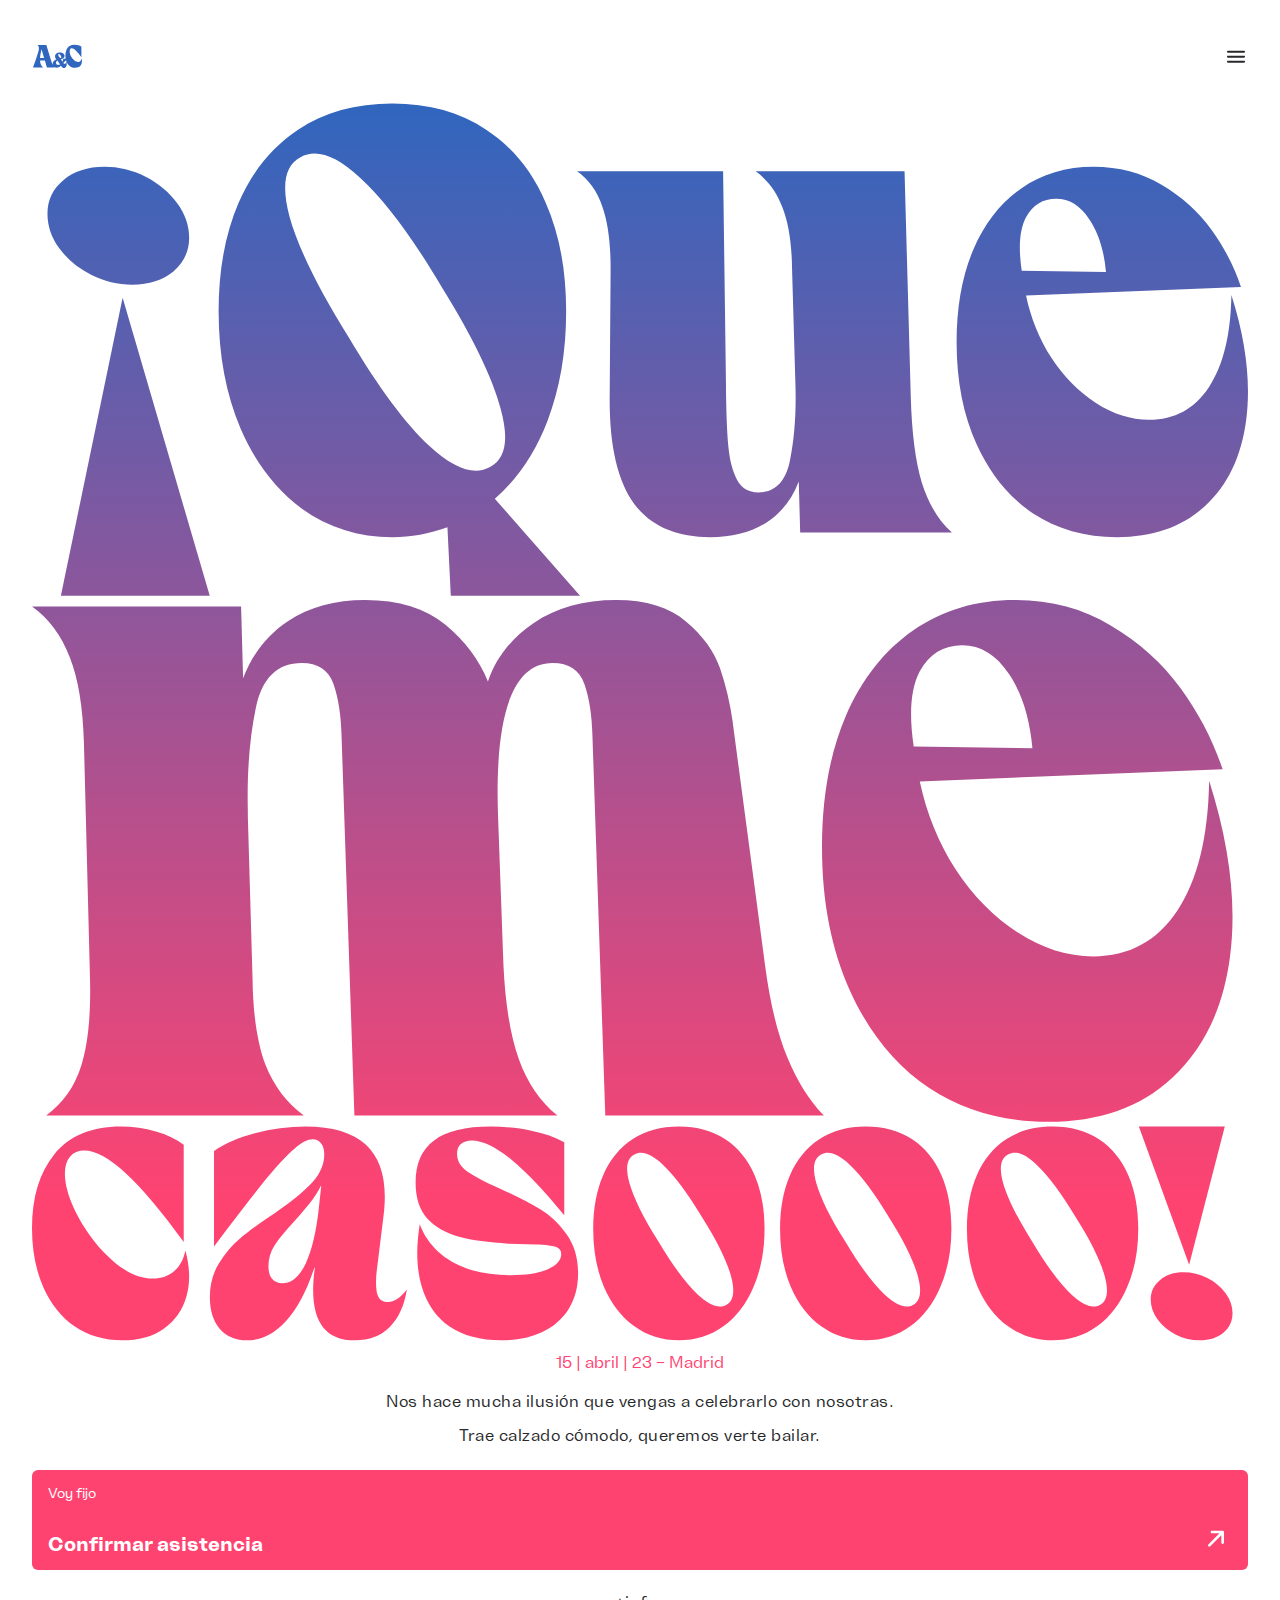
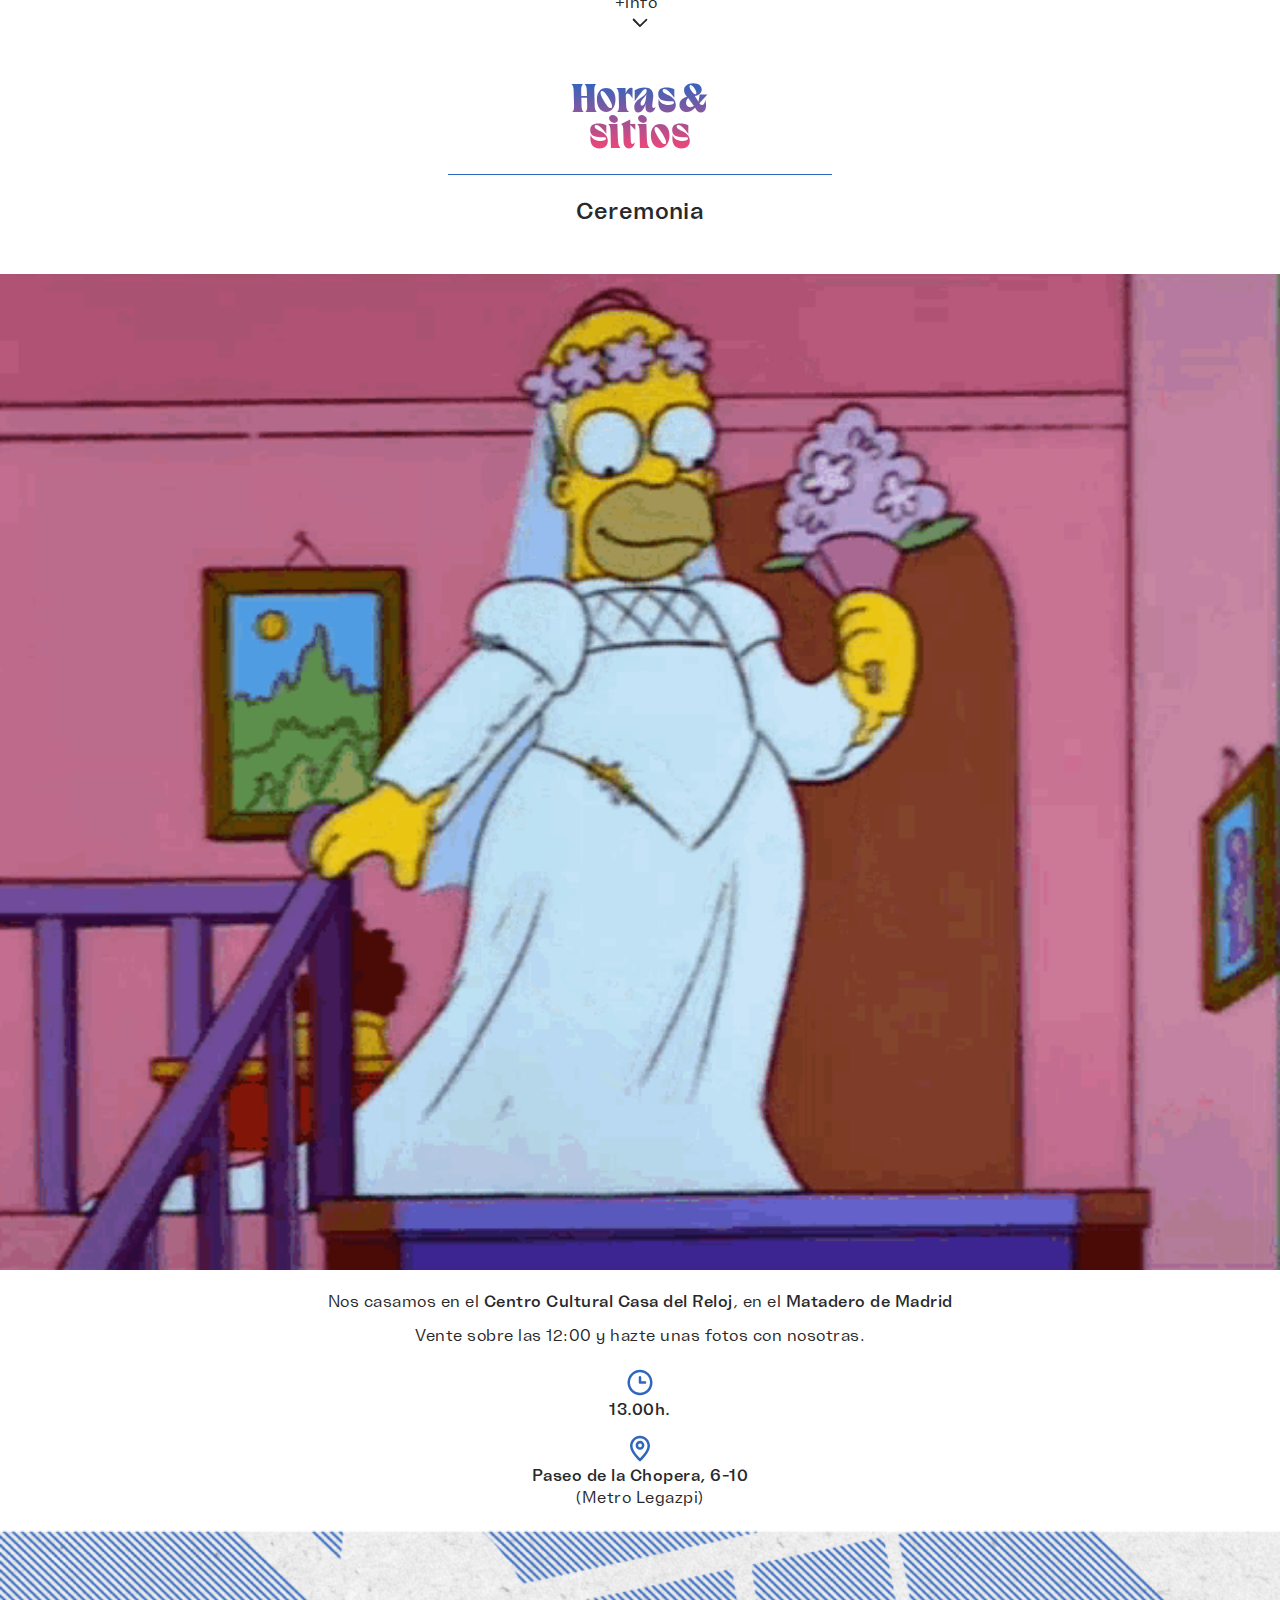
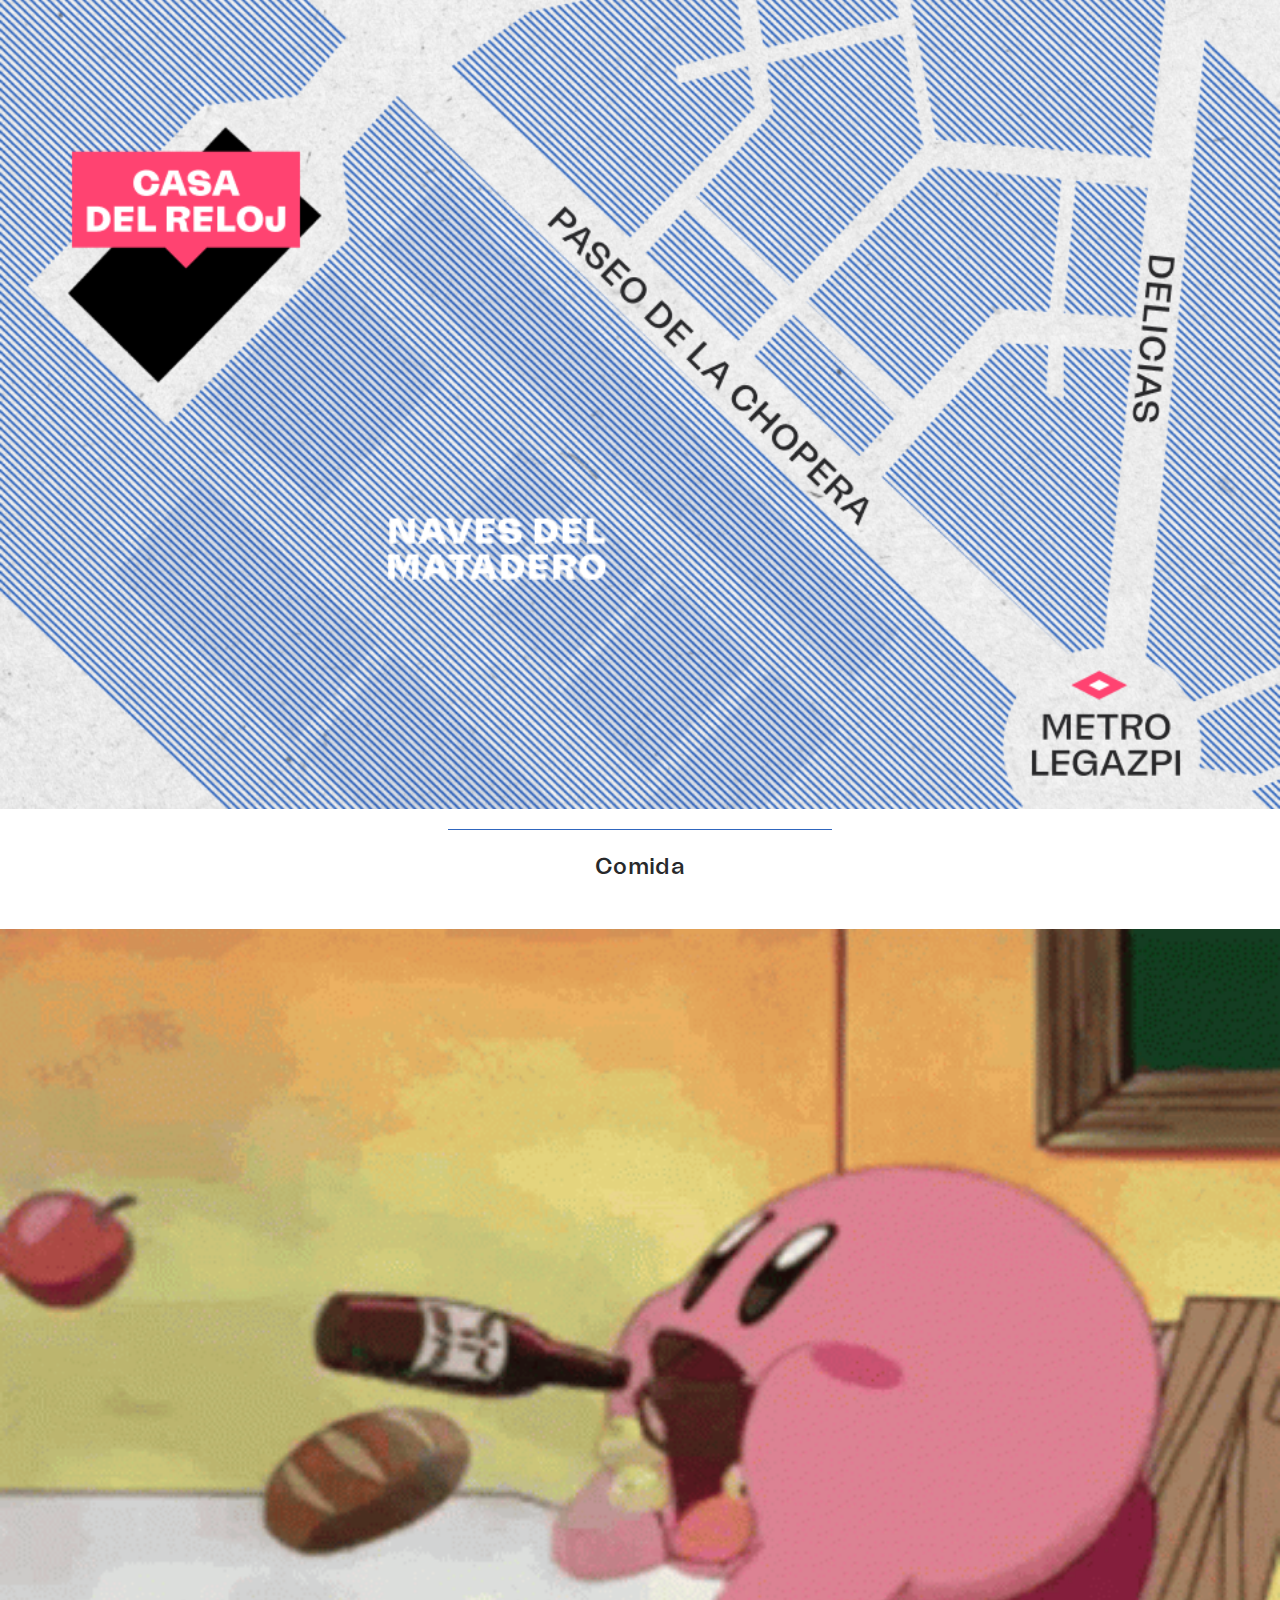
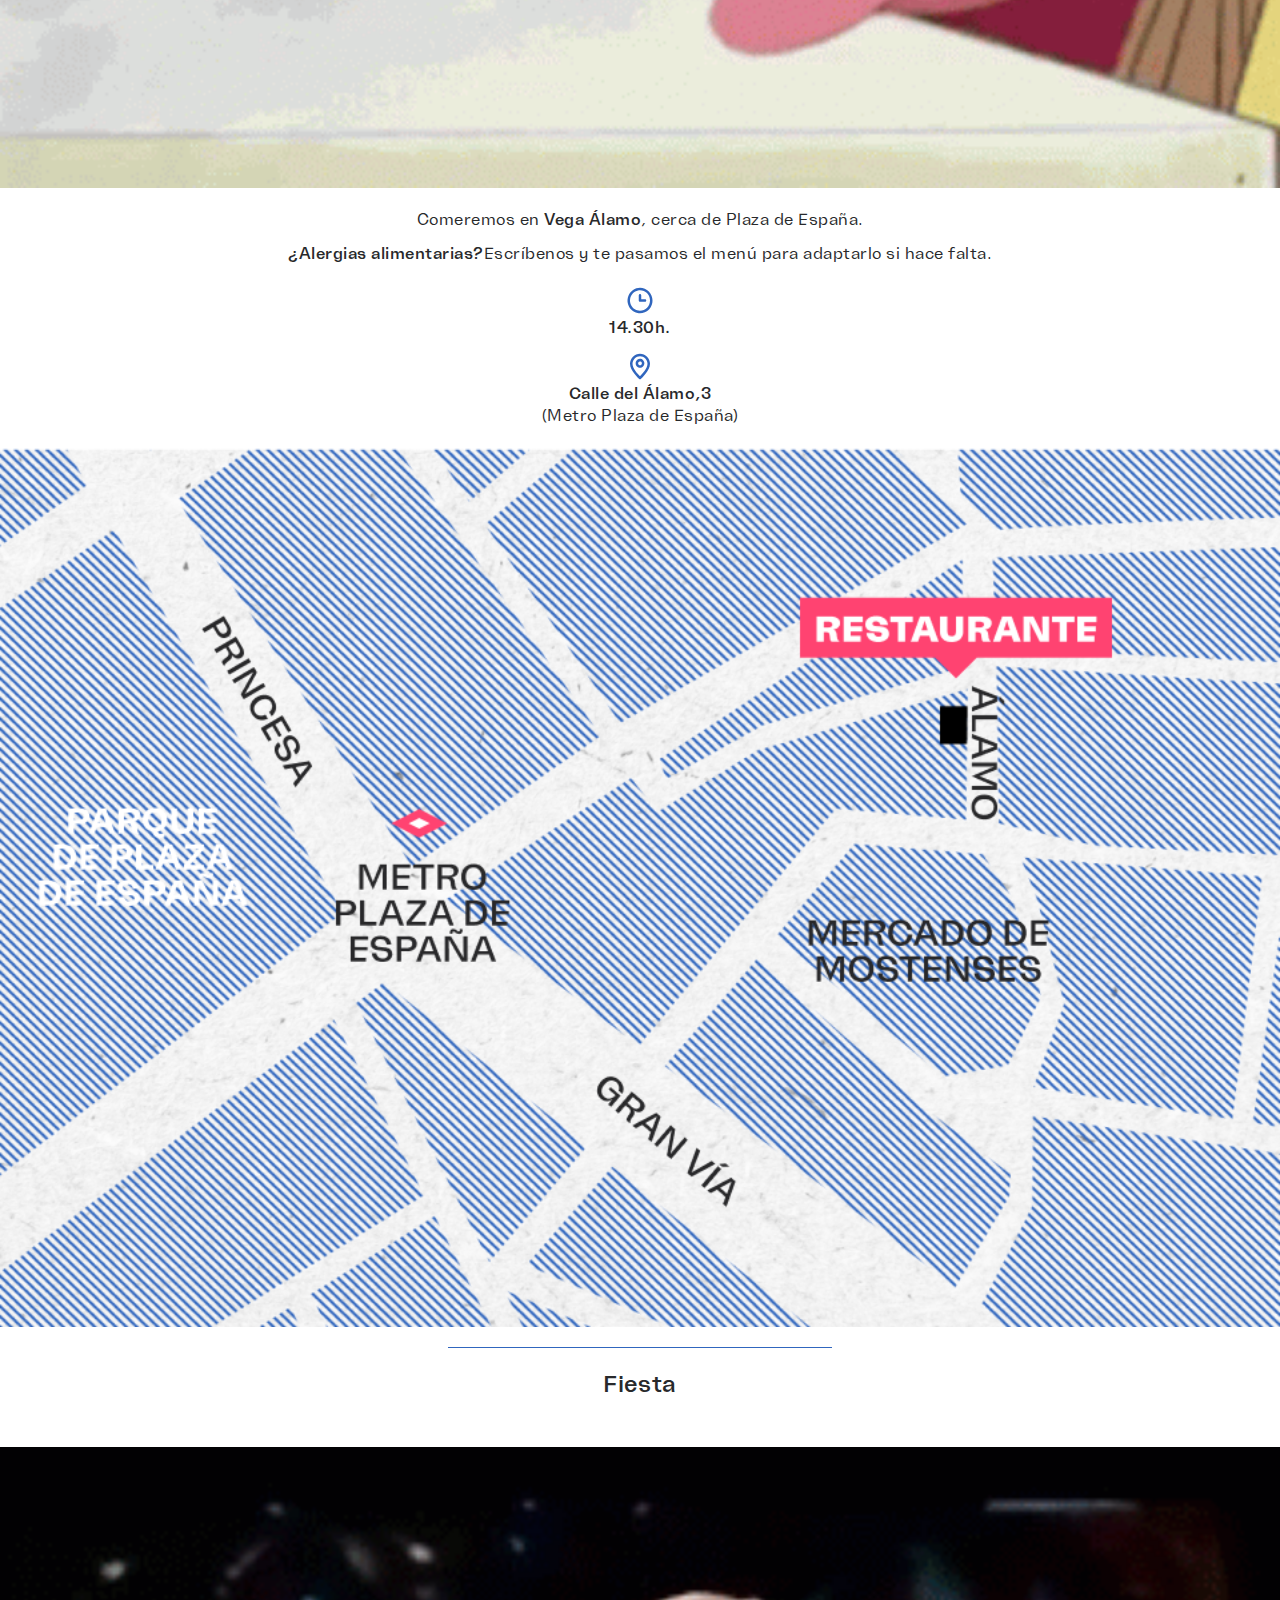
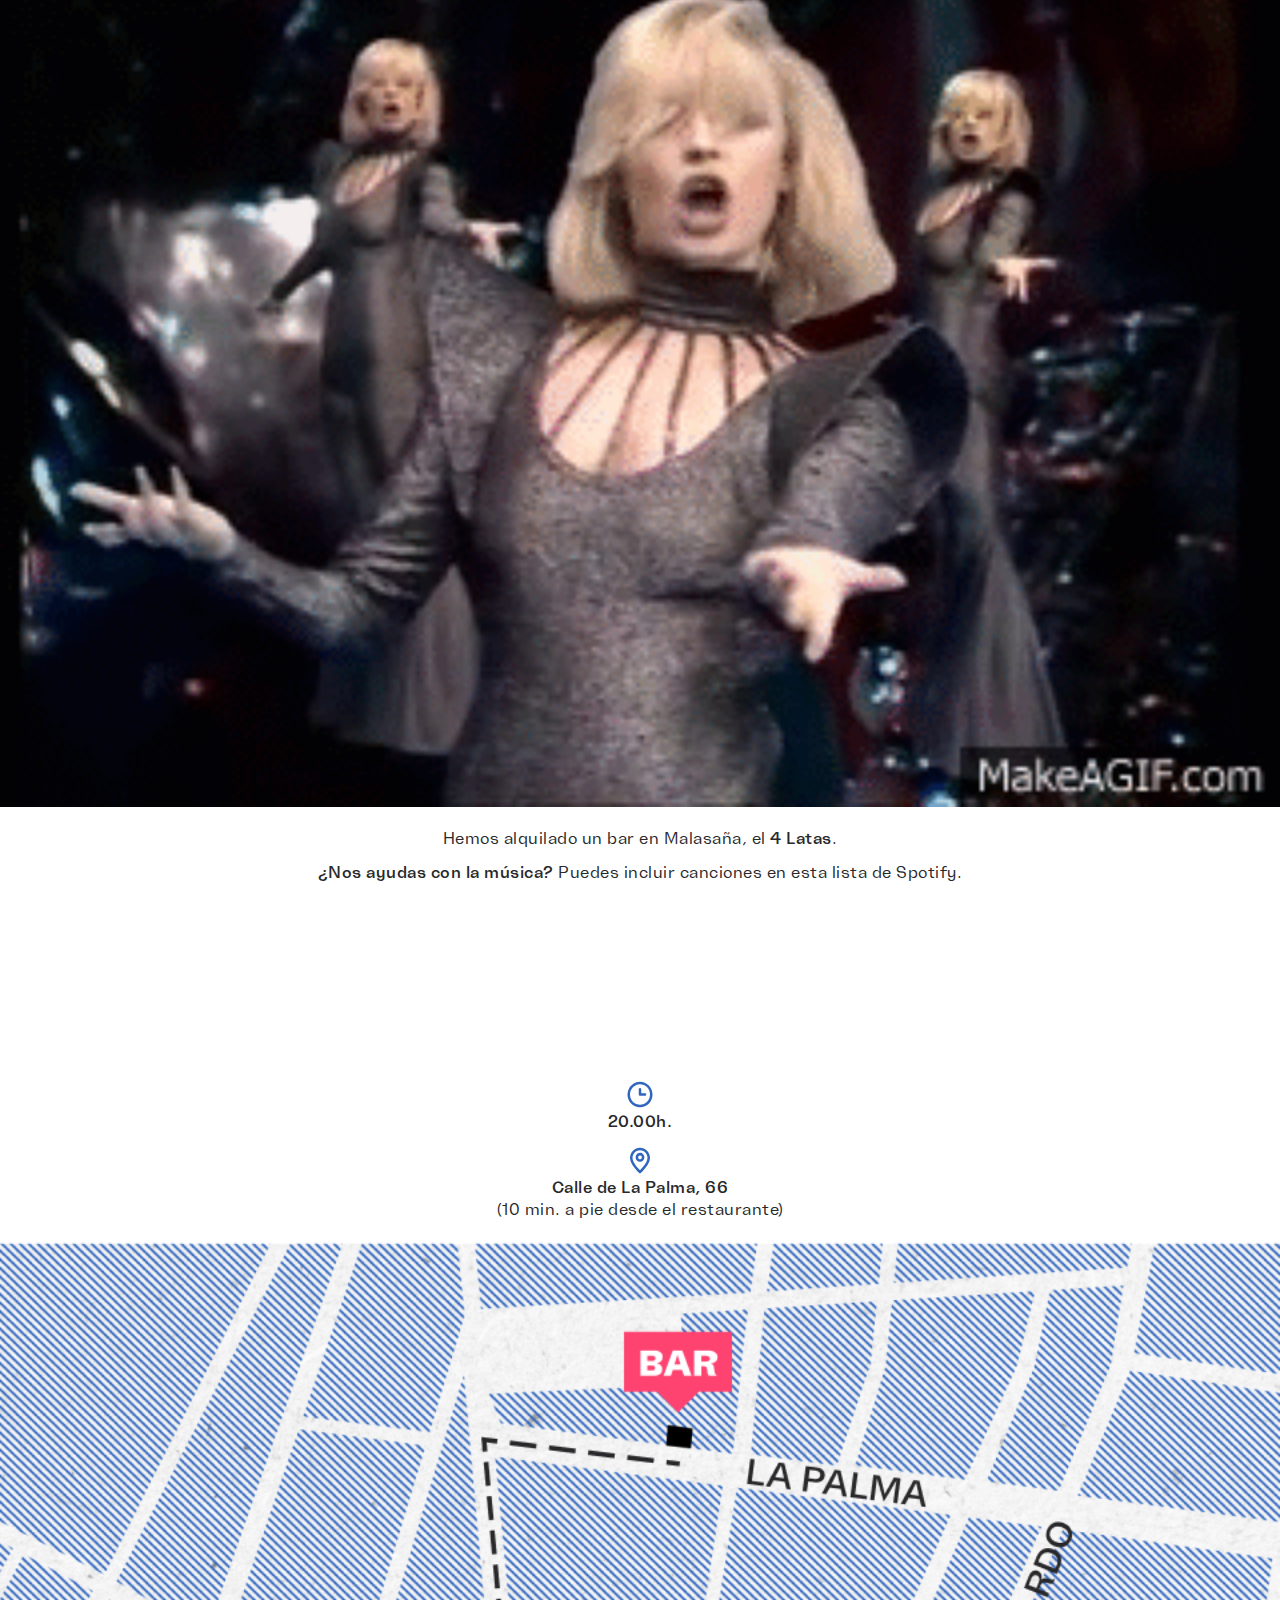
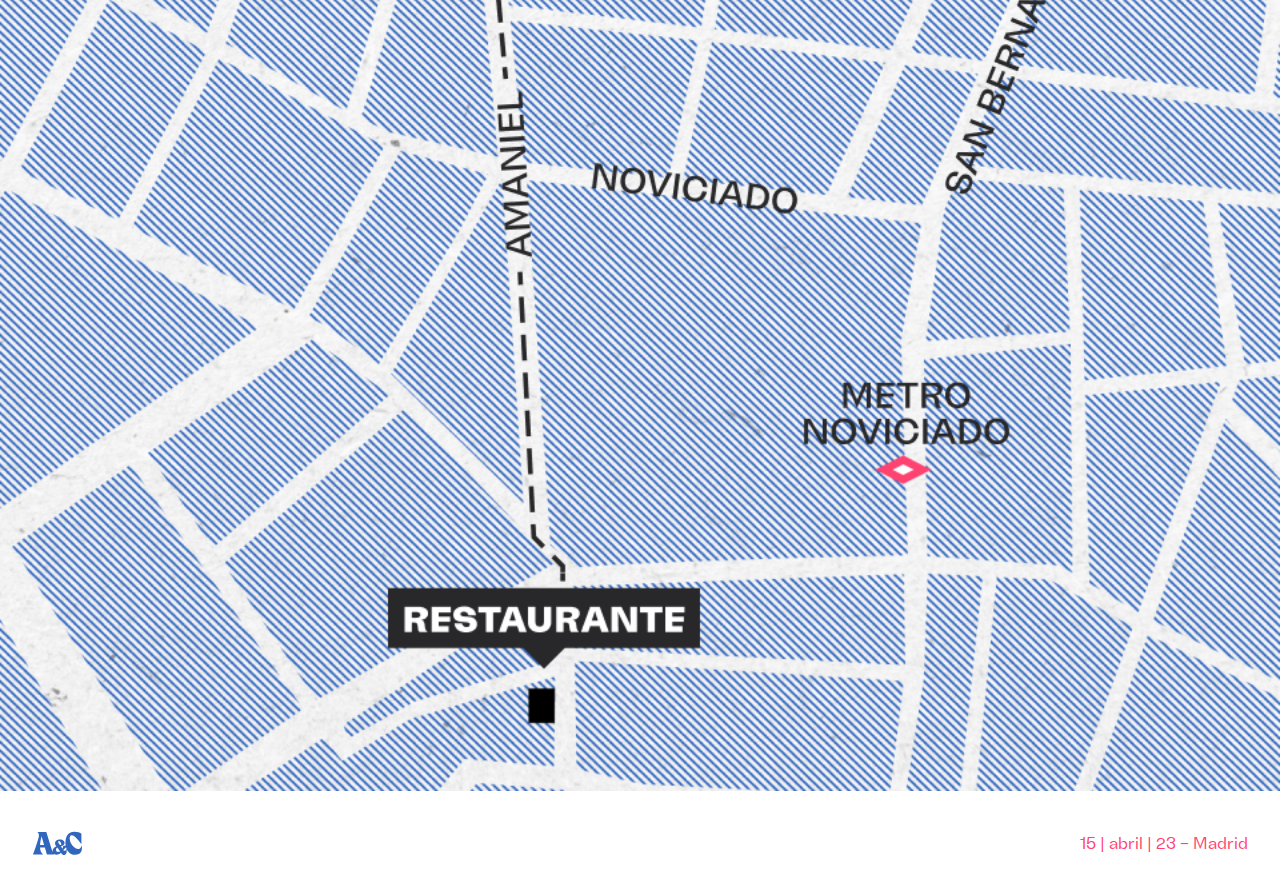
==== index.html @ 73af6f4c "Add files via upload" ====
<!DOCTYPE html>
<html lang="es">
        <head>
            <!-- METADATOS -->  
            <meta charset="UTF-8">
            <meta name="viewport" content="width=device-width, initial-scale=1" />
            <title>A&C | ¡Que me casooo!</title>
            <!-- CSS -->
            <link rel="stylesheet" href="styles/styles.css">
            <link rel="stylesheet" href="styles/animaciones.css">
            <!-- JS 
            <script src="https://cdn.jsdelivr.net/npm/tsparticles@1.16.2/dist/tsparticles.min.js" integrity="sha256-2Sly/Hf9UP7YBu6LEPpn/6rxMZR5EeGq89mBa4G5+YA=" crossorigin="anonymous"></script>
            <script src="app.js"></script>-->
        </head>
        <body>
            <nav>
              <ul id="nav-wrap">
                <li id="nav-item"><a href="#"><img src="img/nav-logo-blue.svg"></a></li>
                <li id="nav-item"><a href="#"><img src="img/icon-menu-grey.svg"></a></li>
              </ul>
            </nav>

            <div id="hero" class="padding-sides-32">
              <div id="hero-img-wrap"><img src="img/hero-img.svg"></div>
              <div class="padding-top-12"><p class="subtitulo align-center">15 | abril | 23 – Madrid </p></div>
              <div class="padding-top-20"><p class="align-center">Nos hace mucha ilusión que vengas a celebrarlo con nosotras.</p></div>
              <div class="padding-top-12"><p class="align-center">Trae calzado cómodo, queremos verte bailar.</p></div>
              <div class="button-wrap padding-top-24">
                <button class="CTA">
                  <div class="CTA-textos">
                    <p class="antetitulo-CTA">Voy fijo</p>
                    <p class="destacado-CTA">Confirmar asistencia</p>
                  </div>
                  <div class="CTA-icono">
                    <img src="img/icon-flecha-up-right-white.svg">
                  </div>
                </button>
                <div class="scroll-down padding-top-24">
                  <p class="scroll-down-texto">+info</p>
                  <img class="scroll-down-icono" src="img/icon-flecha-down-black.svg">
                </div>
              </div>
            </div>
          <article id="horas-sitios" class="">
            <div id="article-titulo" class="align-center">
              <h2>Horas&<br>sitios</h2>
              <div id="separador-wrap" class="padding-top-20 "><div id="separador"></div></div>
            </div>  
            
            <section id="info-card" class="ceremonia">
              <div id="info-card-titulo" class="align-center padding-sides-32 padding-top-28"><h3>Ceremonia</h3></div>  
              <div id="card-info-detalles" class="padding-top-12">
                
                <div id="info-card-img-wrap" class="padding-top-20"><img id="info-card-img" src="img/gifs/ceremonia-gif.gif"></div>

                <div id="info-card-parrafo" class="padding-top-20 padding-sides-32">
                  <p class="align-center">Nos casamos en el <span class="p-destacado">Centro Cultural Casa del Reloj</span>, en el <span clas="destacado">Matadero de Madrid</span></p>
                  <p class="align-center padding-top-12">Vente sobre las 12:00 y hazte unas fotos con nosotras.</p>
                </div> 

                <div id="text-icon-wrap" class="padding-top-20">
                  <img id="icon-wrap" src="img/icon-reloj.svg">
                  <p id="text-wrap" class="align-center"><span class="destacado">13.00h.</span></p>
                </div> 

                <div id="text-icon-wrap" class="padding-top-12">
                  <img id="icon-wrap" src="img/icon-pin.svg">
                  <div id="text-wrap"><p class="align-center"><span class="destacado">Paseo de la Chopera, 6-10</span></p></div>
                  <div id="text-wrap"><p class="align-center">(Metro Legazpi)</p></div>
                </div>
                <div class="padding-top-20"><img id="card-info-map" src="img/mapas/ceremonia.png"></div>
              </div>
            </section>

            <div id="separador-wrap" class="padding-top-20 "><div id="separador"></div></div>            
            
            <section id="info-card" class="comida">
              <div id="info-card-titulo" class="align-center padding-sides-32 padding-top-28"><h3>Comida</h3></div>  
              <div id="card-info-detalles" class="padding-top-12">
                <div id="info-card-img-wrap" class="padding-top-20"><img id="info-card-img" src="img/gifs/comida-gif.gif"></div>

                <div id="info-card-parrafo" class="padding-sides-32 padding-top-20">
                  <p class="align-center">Comeremos en <span class="p-destacado">Vega Álamo</span>, cerca de Plaza de España.</span></p>
                  <p class="align-center padding-top-12"><span class="p-destacado">¿Alergias alimentarias?</span>Escríbenos y te pasamos el menú para adaptarlo si hace falta.</p>
                </div> 

                <div id="text-icon-wrap" class="padding-top-20">
                  <img id="icon-wrap" src="img/icon-reloj.svg">
                  <p id="text-wrap" class="align-center"><span class="destacado">14.30h.</span></p>
                </div> 

                <div id="text-icon-wrap" class="padding-top-12">
                  <img id="icon-wrap" src="img/icon-pin.svg">
                  <div id="text-wrap"><p class="align-center"><span class="destacado">Calle del Álamo,3</span></p></div>
                  <div id="text-wrap"><p class="align-center">(Metro Plaza de España)</p></div>
                </div>
                <div class="padding-top-20"><img id="card-info-map" src="img/mapas/comida.png"></div>
              </div>
            </section>
            
            <div id="separador-wrap" class="padding-top-20 "><div id="separador"></div></div>            

            <section id="info-card" class="fiesta">
              <div id="info-card-titulo" class="align-center padding-sides-32 padding-top-28"><h3>Fiesta</h3></div>  
              <div id="card-info-detalles" class="padding-top-12">
                <div id="info-card-img-wrap" class="padding-top-20"><img id="info-card-img" src="img/gifs/fiesta-gif.gif"></div>

                <div id="info-card-parrafo" class="padding-sides-32 padding-top-20">
                  <p class="align-center">Hemos alquilado un bar en Malasaña, el <span class="p-destacado">4 Latas</span>.</p>
                  <p class="align-center padding-top-12"><span class="p-destacado">¿Nos ayudas con la música? </span>Puedes incluir canciones en esta lista de Spotify.</p></p>
                </div> 

                <div id="spotify" class="padding-sides-32 padding-top-20">
                  <iframe style="border-radius:12px" src="https://open.spotify.com/embed/playlist/5xgXIl0fHeho10DEBsDcEc?utm_source=generator&theme=0" width="100%" height="152" frameBorder="0" allowfullscreen="" allow="autoplay; clipboard-write; encrypted-media; fullscreen; picture-in-picture" loading="lazy"></iframe>
                </div>

                <div id="text-icon-wrap" class="padding-top-20">
                  <img id="icon-wrap" src="img/icon-reloj.svg">
                  <p id="text-wrap" class="align-center"><span class="destacado">20.00h.</span></p>
                </div> 

                <div id="text-icon-wrap" class="padding-top-12">
                  <img id="icon-wrap" src="img/icon-pin.svg">
                  <div id="text-wrap"><p class="align-center"><span class="destacado">Calle de La Palma, 66</span></p></div>
                  <div id="text-wrap"><p class="align-center">(10 min. a pie desde el restaurante)</p></div>
                </div>
                <div class="padding-top-20"><img id="card-info-map" src="img/mapas/fiesta.png"></div>
              </div>
            </section>
          </article>     
        </body>
        <footer>
            <ul id="footer-wrap">
              <li id="footer-item"><a href="#"><img src="img/nav-logo-blue.svg"></a></li>
              <li id="footer-item"><div class=""><p class="subtitulo">15 | abril | 23 – Madrid</p></div></li>
            </ul>
        </footer>
</html>
---- styles/styles.css ----
/*VARIABLES*/

:root {
  --gris: #28292B;
  --blanco: #ffffff;
  --rosa: #FF4371;
  --amarillo: #FABC2A;
  --azul: #3066BE;
  --degradado: linear-gradient(0deg, #FF4371 11.01%, #3066BE 100%);
}

/*TIPOGRAFIAS*/

@font-face {
  font-family: "Freizeit";
  src: url(../fonts/Freizeit/FreizeitTrial-Light.otf);
  font-weight: 100;
}
@font-face {
  font-family: "Freizeit";
  src: url(../fonts/Freizeit/FreizeitTrial-Regular.otf);
  font-weight: 200;
}
@font-face {
  font-family: "Freizeit";
  src: url(../fonts/Freizeit/FreizeitTrial-Medium.otf);
  font-weight: 300;
}
@font-face {
  font-family: "Freizeit";
  src: url(../fonts/Freizeit/FreizeitTrial-Bold.otf);
  font-weight: 400;
}
@font-face {
  font-family: "Gela";
  src: url(../fonts/gela/gela.otf);
  font-weight: 100;
}

/*PADDING-MOVIL*/

.padding-top-60 {
  padding-top: 60px;
}

.padding-top-28 {
  padding-top: 24px;
}

.padding-top-24 {
  padding-top: 24px;
}

.padding-top-20 {
  padding-top: 20px;
}

.padding-top-12 {
  padding-top: 12px;
}

.padding-sides-32 {
  padding-left: 32px;
  padding-right: 32px;
}

/*TEXT-ALIGN-MOVIL*/

.align-center {
  text-align: center;
}

/*ESTILOS GENERALES*/

body {
  background-color: var(--blanco);
  width:            100%;
  margin:           0;
  padding:          0;
  font-family:      Freizeit;
  color:            var(--gris);
 }

/*ESTILOS DE TEXTO*/
p{
  margin:           0;
  padding:          0;
  font-family:      "Freizeit";
  font-size:        16px;
  font-weight:      200;
  line-height:      22px;
  letter-spacing:   .5px;
  }

  h2 {
    font-family:    "Gela";
    font-size:      36px;
    font-weight:    400;
    line-height:    100%;
    letter-spacing: .8px;
    background:     linear-gradient(0deg, #FF4371 0%, #3066BE 100%);
    -webkit-background-clip:  text;
    -webkit-text-fill-color:  transparent;
    background-clip:          text;

    margin:         0;
    padding:        0;
  }

h3 {
  font-family:      "Freizeit";
  font-size:        23px;
  font-weight:      300;
  line-height:      100%;
  letter-spacing:   .4px;

  margin:           0;
  padding:          0;

  color: var(--gris)
}

ul {
  margin:           0;
  padding:          0;
  list-style:       none;
}

.subtitulo {
  color:            var(--rosa);
  font-family:      "Freizeit";
  font-size:        16px;
  font-weight:      200;
  line-height:      100%;
  letter-spacing:   0px;
}

.antetitulo-CTA {
  color: var(--blanco);
  font-family: "Freizeit";
  font-size: 14px;
  font-weight: 200;
  line-height: 100%;
  letter-spacing: 0px;
  text-align: left;
}

.destacado-CTA {
  color: var(--blanco);
  font-family: "Freizeit";
  font-size: 20px;
  font-weight: 400;
  line-height: 100%;
  letter-spacing: 0px;
  text-align: left;
}

span{
  font-weight: 300;;
}

/*NAV*/

nav {
  background-color: var(--blanco);
  position: fixed;
  top: 0;
  width: 100%;
  left: 0;
  padding-top: 44px;
  padding-bottom: 20px;
  z-index: 100;

  height: 20px;
}

#nav-wrap {
line-height:        0;
display:            flex;
justify-content:    space-between;
align-items:        flex-start;
}

#nav-wrap:first-child {
padding-left:       32px;
  }
  
#nav-wrap:last-child {
padding-right:      32px;
}

/*FOOTER*/

footer {
background-color:   var(--blanco);

bottom:             0;
width:              100%;
left:               0;
padding-top:        40px;
padding-bottom:     40px;
z-index:            200;

height:             20px;

}

#footer-wrap {
line-height:        0;
display:            flex;
flex-direction: row;
justify-content:    space-between;
align-items:        center;

}
#footer-wrap:first-child {
  padding-left:      32px;
  }
  
#footer-wrap:last-child {
  padding-right:     32px;
}

/*HERO*/
#hero-img-wrap img {
display:            block;
margin-left:        auto;
margin-right:       auto;
width:              100%;
padding-top:        100px;
}

/*CTA*/

.CTA {
width:              100%;
background-color:   var(--rosa);
border:             none;
border-radius:      6px;
padding:            16px;
height:             100px;
display:            flex;
Flex-direction:     row;
justify-content:    space-between;
align-items:        flex-end;
}

.CTA-textos {
height:           100%;
display:          flex;
flex-direction:   column;
justify-content:  space-between;
align-items:      flex-start;
}

.CTA-icono {
height:           32px;
}

/*INDICADOR SCROLL DOWN*/

.scroll-down {
width:            100%;
display:          flex;
flex-direction:   column;
align-items:      Center;
padding-bottom: 40px;
}

.scroll-down-icono{
height:             32px;
}

.scroll-down-texto{
line-height:        100%;
padding-right:      8px;
}

/*INFO-CARD*/

#article-titulo {
  background-color: var(--blanco);
  position: sticky;
  top: 84px;
  z-index: 100;
}

#info-card-titulo {
  background-color: var(--blanco);
  position: sticky;
  top: 175px;
  z-index: 99;
  padding-bottom: 20px;
}

#card-info-detalles{
  position: sticky;
  top: 1275px;
}

#card-info-detalles {
background-color:   var(--blanco);
display:            flex;
flex-direction:     column;
justify-content:    flex-start;
}

info-card-img-wrap {
  position: sticky;
  top: -100;
}

#info-card-img{
display:            block;
margin-left:        auto;
margin-right:       auto;
width:              100%;
z-index:0;  
}

#text-icon-wrap {
  display:          flex;
  flex-direction:   column;
  justify-content:  flex-start;
  align-items:      center;
}

#icon-wrap {
  height:           32px;
}

#card-info-map {
  display:          block;
  margin-left:      auto;
  margin-right:     auto;
  width:            100%;
}

#separador {
  height: 1px;
  background-color: var(--azul);
  width: 30%;
}

#separador-wrap {
display: flex;
justify-content: center;

}

/* EFECTO IMAGEN INFO-CARD

:root {
  --base:              #f7392b;
  --bg-blend:          multiply;
  --blur:              0px;
  --fg-blend:          lighten;
  --foreground:        #16006f;
  --opacity:           1;
  --spacing:           1%;
}
#info-card-img-wrap {
  background-color:    var(--blanco);
  display:             flex;
  flex:                1 1 100%;
  height:              100%;
  overflow:            hidden;
  position:            relative;
}

#info-card-img {
  filter:              grayscale(30%) contrast(0.8) blur(0);
  flex:                1 0 100%;
  height:              100%;
  max-width:           100%;
  mix-blend-mode:      multiply;
  object-fit:          cover;
  opacity: 1;
  position:            relative;
  width:               100%;
}

#info-card-img-wrap::before {
  background-color:    var(--azul);
  opacity: .6;
  bottom:              0;
  content:             '';
  height:              100%;
  left:                0;
  mix-blend-mode:      lighten;
  position:            absolute;
  right:               0;
  top:                 0;
  width:               100%;
  z-index:             1;
}
*/
---- styles/animaciones.css ----
/* Save the date girando*/
.girar {
    animation: gira 10s infinite linear;
  }

  @keyframes gira {

      from {
          transform: rotate(0deg);
      }

      to {
          transform: rotate(180deg);
      }
  }

/* boton confirmación asistencia*/
.nav-list a:hover{
    transform: color;
    transition: .7s;
    cursor: pointer;
    color: var(--amarillo);
}

.nav-list .boton a:hover {
    color: var(--blanco);
    transition: .5s;
}

#boton-asistencia:hover {
    transform: color;
    color: var(--rosa);
    transition: .7s;
    cursor: pointer;
}

#boton-asistencia::before {  
    transform: scaleY(0);
    transform-origin: top right;
}
  
  #boton-asistencia:hover::before {
    transform: scaleY(1);
    transform-origin: top left;
}
  
  #boton-asistencia::before {
    content: "";
    display: block;
    position: absolute;
    height: 12em;
    padding: 2em;
    top: 0; right: 0; bottom: 0; left: 0;
    inset: 0 0 0 0;
    background: var(--blanco);
    z-index: 0;
    transition: transform .5s ease;
    border-radius: 1em;
    
}
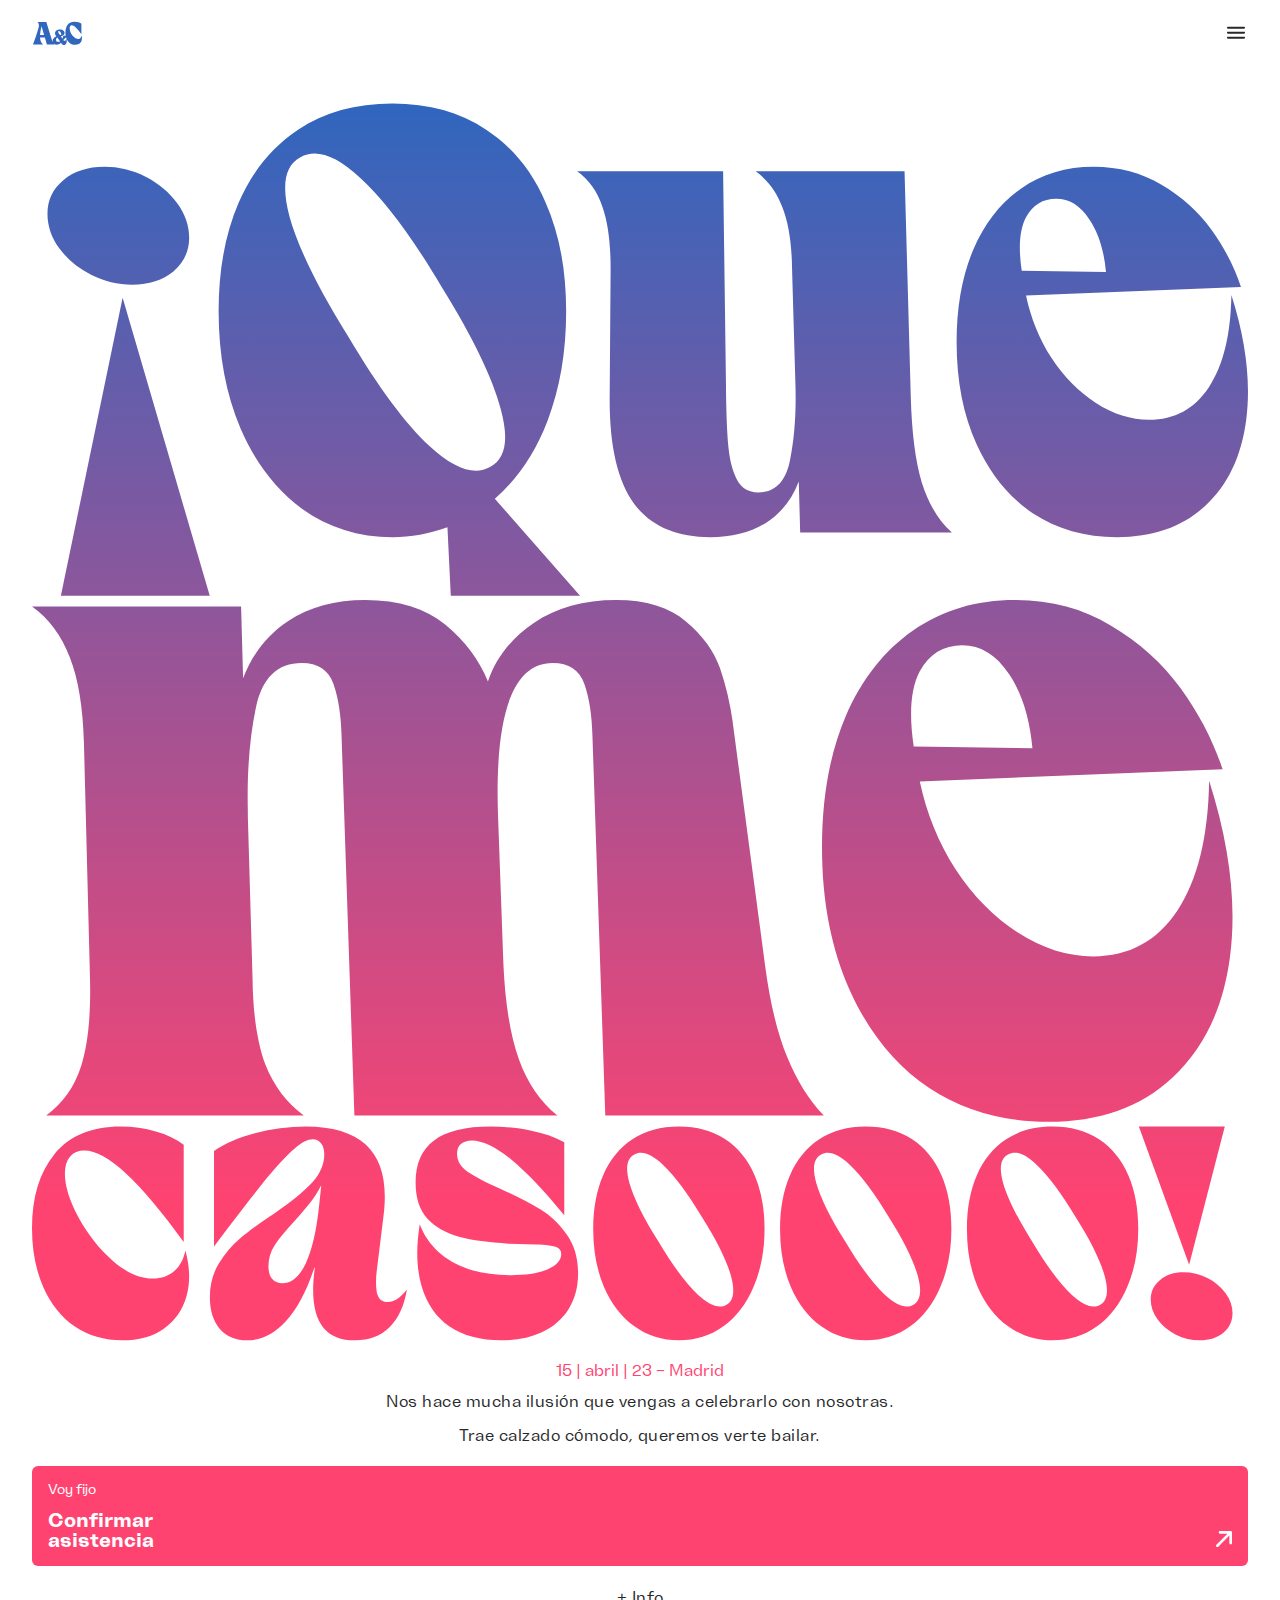
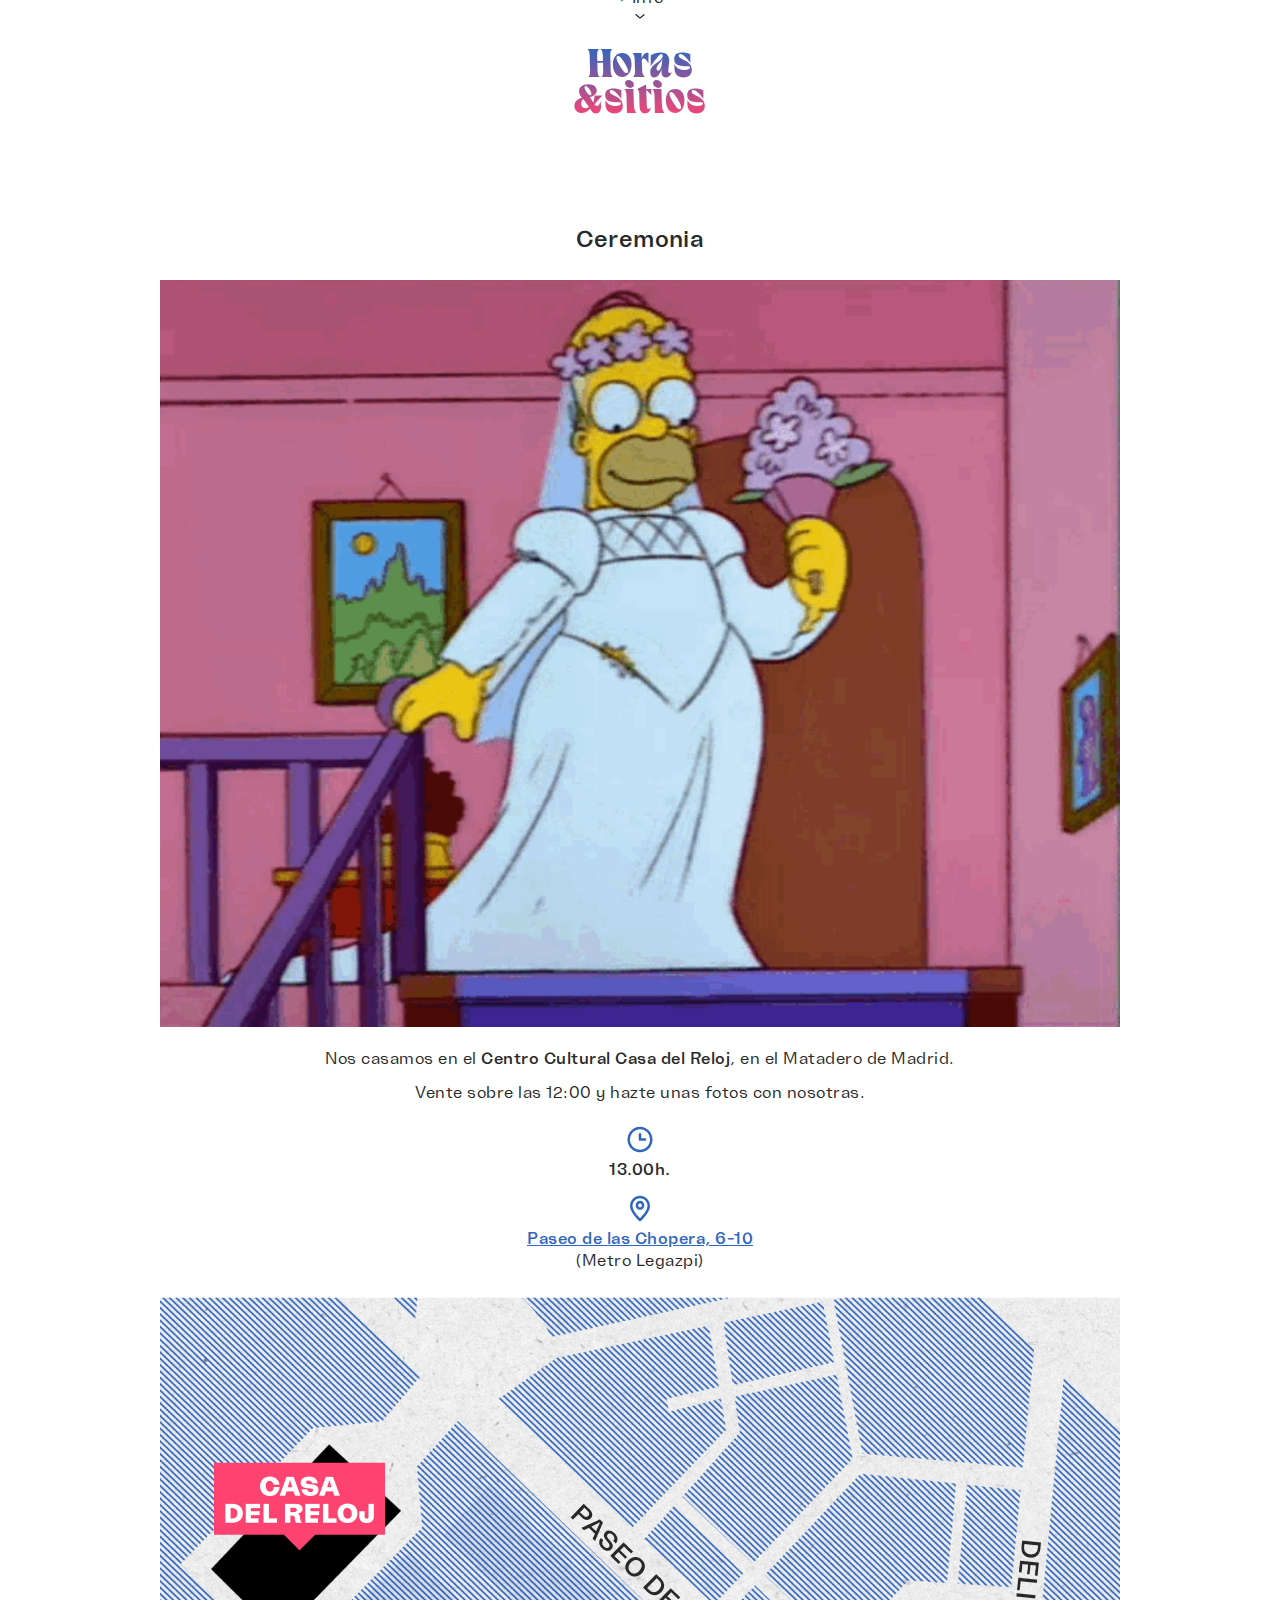
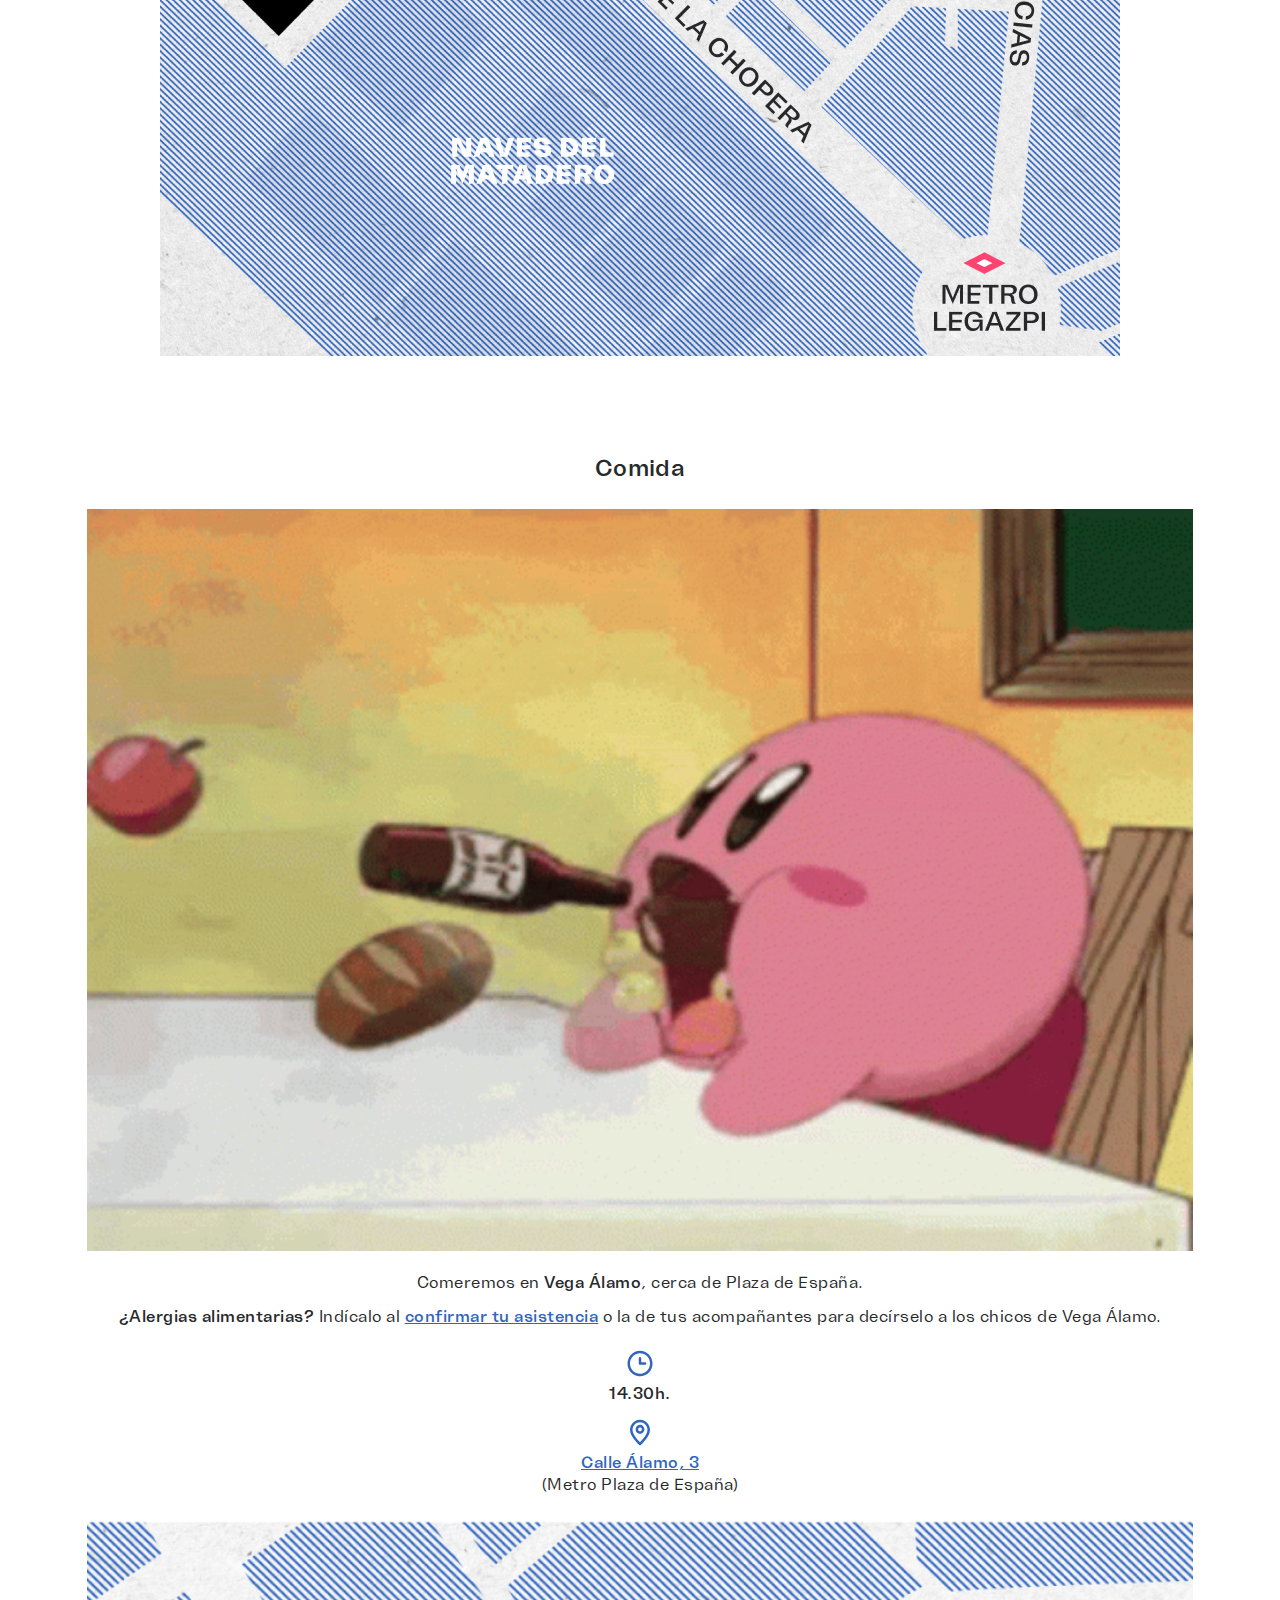
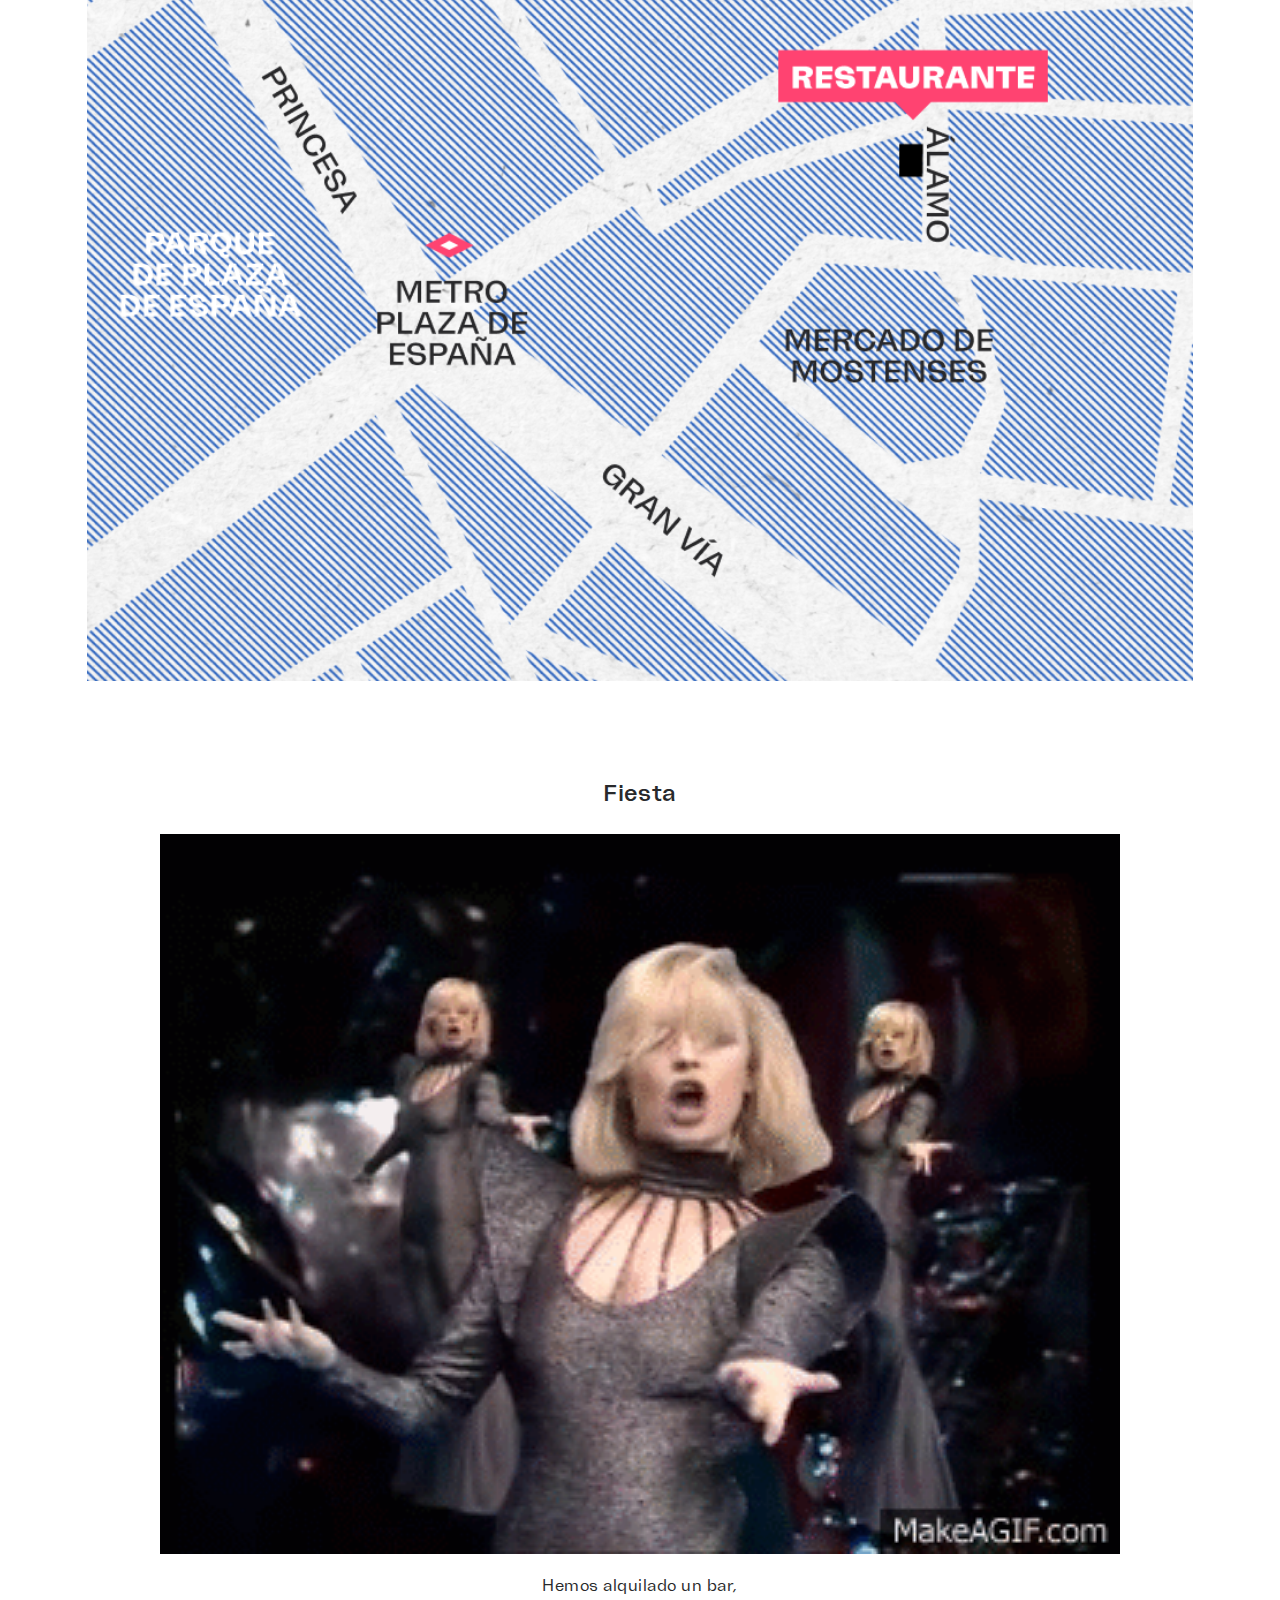
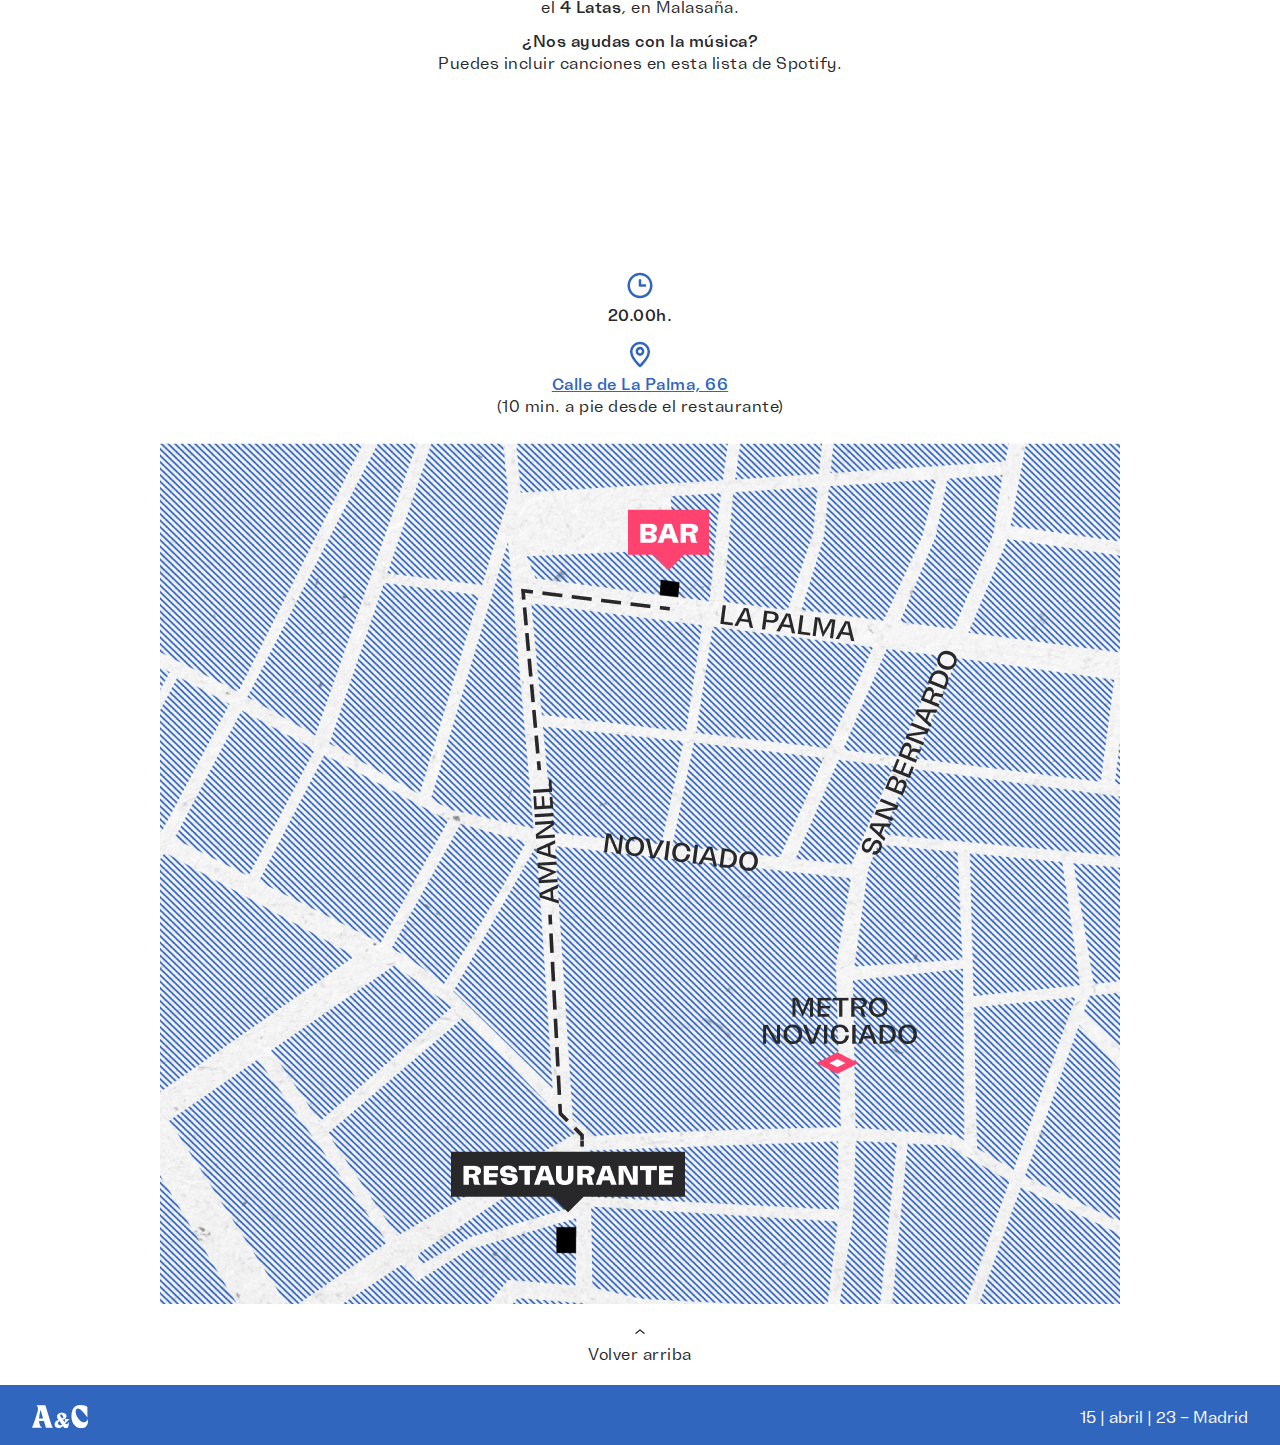
==== commit b379a34b: "Add files via upload" ====
--- a/index.html
+++ b/index.html
@@ -7,132 +7,170 @@
             <title>A&C | ¡Que me casooo!</title>
             <!-- CSS -->
             <link rel="stylesheet" href="styles/styles.css">
+            <link rel="stylesheet" href="styles/fonts-colors.css">
+            <link rel="stylesheet" href="styles/elements.css">
             <link rel="stylesheet" href="styles/animaciones.css">
-            <!-- JS 
-            <script src="https://cdn.jsdelivr.net/npm/tsparticles@1.16.2/dist/tsparticles.min.js" integrity="sha256-2Sly/Hf9UP7YBu6LEPpn/6rxMZR5EeGq89mBa4G5+YA=" crossorigin="anonymous"></script>
-            <script src="app.js"></script>-->
+            <!-- JS -->
+            <script  src="https://code.jquery.com/jquery-3.2.1.min.js"></script>
+            <script type="text/javascript" src="script.js"></script>
+
+            <script type='text/javascript' src='scripts/script.js'></script>
         </head>
-        <body>
-            <nav>
-              <ul id="nav-wrap">
-                <li id="nav-item"><a href="#"><img src="img/nav-logo-blue.svg"></a></li>
-                <li id="nav-item"><a href="#"><img src="img/icon-menu-grey.svg"></a></li>
-              </ul>
-            </nav>
+        <body class="align-center">
 
-            <div id="hero" class="padding-sides-32">
-              <div id="hero-img-wrap"><img src="img/hero-img.svg"></div>
-              <div class="padding-top-12"><p class="subtitulo align-center">15 | abril | 23 – Madrid </p></div>
-              <div class="padding-top-20"><p class="align-center">Nos hace mucha ilusión que vengas a celebrarlo con nosotras.</p></div>
-              <div class="padding-top-12"><p class="align-center">Trae calzado cómodo, queremos verte bailar.</p></div>
-              <div class="button-wrap padding-top-24">
-                <button class="CTA">
-                  <div class="CTA-textos">
-                    <p class="antetitulo-CTA">Voy fijo</p>
-                    <p class="destacado-CTA">Confirmar asistencia</p>
+          <!-- NAV-->
+
+          <nav id="nav-movil-wrap">
+            <ul id="nav-wrap">
+              <li id="nav-item-1"><a href="#"><img src="img/nav-logo-blue.svg"></a></li>
+              <li id="nav-item-2"><a href="#"><img src="img/icon-menu-grey.svg"></a></li>
+            </ul>
+          </nav>
+        
+          <nav id="menu-desplegado" class="">
+            <ul id="nav-wrap">
+              <li id="nav-item-2" class="cerrar"><a href="#"><img src="img/icon-close-grey.svg"></a></li>
+            </ul>
+        
+            <ul id="menu-list-enlaces" class="padding-movil">
+              <li><a href="horas-sitios.html">Sitios&Horas</a></li>
+              <li><a href="confirmacion.html">Confirmar asistencia</a></li>
+              <li><a href="preguntas.html">Preguntas</a></li>
+              <li><a href="no-puedo-ir.html">No puedo ir</a></li>
+            </ul>
+          </nav>
+
+          
+
+
+          <!--HERO-->
+
+          <div id="hero-wrap" class="padding-movil padding-top-100">      
+            <div id="hero-img-wrap"><img id="hero-img" src="img/hero-img.svg"></div>
+            <div class="padding-top-20"><p class="subtitulo">15 | abril | 23 – Madrid </p></div>
+            <div class="padding-top-12"><p class="">Nos hace mucha ilusión que vengas a celebrarlo con nosotras.</p></div>
+            <div class="padding-top-12"><p class="">Trae calzado cómodo, queremos verte bailar.</p></div>
+          
+              <!--CTA-->
+            <div id="CTA-wrap" class="padding-top-20">
+              <a href="confirmacion.html"><button id="CTA" class="CTA">
+                <div id="CTA-text-wrap">
+                  <p class="antetitulo-CTA">Voy fijo</p>
+                  <p class="destacado-CTA">Confirmar asistencia</p>
+                </div>
+                <div id="CTA-icon-wrap">
+                  <img id="CTA-icon" src="img/icon-flecha-up-right-white.svg">
+                </div>
+              </button></a>
+            </div>
+          </div>
+        <!--+INFO-->
+
+        <div id="boton-navegacion-wrap" class="arriba navegacion">
+          <a href="#article-wrap" id="boton-navegacion-texto"><p class="">+ Info</p></a>
+          <img id="boton-navegacion-texto" class="" src="img/icon-flecha-down-black.svg">
+        </div>
+          
+          <!--ARTICLE-->
+          
+          <article id="article-wrap" class="">   
+
+          <!--TITULO ARTICLE-->
+
+          <div id="article-title-warp">
+            <H2>Horas<br>&sitios</H2>
+          </div>
+
+            <!--SECTION CEREMONIA-->
+
+            <section id="section">
+              <div id="card-wrap">
+                <div id="separador-wrap" class="padding-movil"><div id="separador"></div></div>         
+                <div id="card-title" class="padding-movil padding-top-20"><h3>Ceremonia</h3></div>
+                <div id="card-img-wrap" class="padding-top-20"><img id="card-img" src="img/gifs/ceremonia-gif.gif"></div>
+                <div id="card-parrafo" class="padding-movil padding-top-20">
+                  <p class="">Nos casamos en el <span class="destacado">Centro Cultural Casa del Reloj</span>, en el <span clas="destacado">Matadero de Madrid.</span></p>
+                  <p class="padding-top-12">Vente sobre las 12:00 y hazte unas fotos con nosotras.</p>
+                </div>
+                <div id="card-detalles-wrap" class="padding-movil padding-top-20">
+                  <div id="card-detalles">
+                    <div id="card-detalles-icon-wrap"><img id="icon-wrap" src="img/icon-reloj.svg"></div>
+                    <p class=""><span class="destacado">13.00h.</span></p>
                   </div>
-                  <div class="CTA-icono">
-                    <img src="img/icon-flecha-up-right-white.svg">
+                  <div id="card-detalles">
+                    <div id="card-detalles-icon-wrap" class="padding-top-12"><img id="icon-wrap" src="img/icon-pin.svg"></div>
+                    <p><a target=”_blank” href="https://goo.gl/maps/u65ibYWBHu1k1pQo7"><span class="destacado">Paseo de las Chopera, 6-10</span></a><br> (Metro Legazpi)</p>
                   </div>
-                </button>
-                <div class="scroll-down padding-top-24">
-                  <p class="scroll-down-texto">+info</p>
-                  <img class="scroll-down-icono" src="img/icon-flecha-down-black.svg">
-                </div>
-              </div>
-            </div>
-          <article id="horas-sitios" class="">
-            <div id="article-titulo" class="align-center">
-              <h2>Horas&<br>sitios</h2>
-              <div id="separador-wrap" class="padding-top-20 "><div id="separador"></div></div>
-            </div>  
-            
-            <section id="info-card" class="ceremonia">
-              <div id="info-card-titulo" class="align-center padding-sides-32 padding-top-28"><h3>Ceremonia</h3></div>  
-              <div id="card-info-detalles" class="padding-top-12">
-                
-                <div id="info-card-img-wrap" class="padding-top-20"><img id="info-card-img" src="img/gifs/ceremonia-gif.gif"></div>
-
-                <div id="info-card-parrafo" class="padding-top-20 padding-sides-32">
-                  <p class="align-center">Nos casamos en el <span class="p-destacado">Centro Cultural Casa del Reloj</span>, en el <span clas="destacado">Matadero de Madrid</span></p>
-                  <p class="align-center padding-top-12">Vente sobre las 12:00 y hazte unas fotos con nosotras.</p>
                 </div> 
-
-                <div id="text-icon-wrap" class="padding-top-20">
-                  <img id="icon-wrap" src="img/icon-reloj.svg">
-                  <p id="text-wrap" class="align-center"><span class="destacado">13.00h.</span></p>
-                </div> 
-
-                <div id="text-icon-wrap" class="padding-top-12">
-                  <img id="icon-wrap" src="img/icon-pin.svg">
-                  <div id="text-wrap"><p class="align-center"><span class="destacado">Paseo de la Chopera, 6-10</span></p></div>
-                  <div id="text-wrap"><p class="align-center">(Metro Legazpi)</p></div>
-                </div>
-                <div class="padding-top-20"><img id="card-info-map" src="img/mapas/ceremonia.png"></div>
+                <div id="card-img-wrap" class="padding-top-28"><img id="card-img" src="img/mapas/ceremonia.png"></div>
               </div>
             </section>
 
-            <div id="separador-wrap" class="padding-top-20 "><div id="separador"></div></div>            
-            
-            <section id="info-card" class="comida">
-              <div id="info-card-titulo" class="align-center padding-sides-32 padding-top-28"><h3>Comida</h3></div>  
-              <div id="card-info-detalles" class="padding-top-12">
-                <div id="info-card-img-wrap" class="padding-top-20"><img id="info-card-img" src="img/gifs/comida-gif.gif"></div>
+          <!--SECTION COMIDA-->
 
-                <div id="info-card-parrafo" class="padding-sides-32 padding-top-20">
-                  <p class="align-center">Comeremos en <span class="p-destacado">Vega Álamo</span>, cerca de Plaza de España.</span></p>
-                  <p class="align-center padding-top-12"><span class="p-destacado">¿Alergias alimentarias?</span>Escríbenos y te pasamos el menú para adaptarlo si hace falta.</p>
+            <section id="section">
+              <div id="card-wrap">
+                <div id="separador-wrap" class="padding-movil"><div id="separador"></div></div>         
+                <div id="card-title" class="padding-movil padding-top-20"><h3>Comida</h3></div>
+                <div id="card-img-wrap" class="padding-top-20"><img id="card-img" src="img/gifs/comida-gif.gif"></div>
+                <div id="card-parrafo" class="padding-movil padding-top-20">
+                  <p class="">Comeremos en <span class="destacado">Vega Álamo</span>, cerca de Plaza de España.</p>
+                  <p class="padding-top-12"><span class="destacado">¿Alergias alimentarias?</span> Indícalo al <a class="link destacado" href="confirmacion.html">confirmar tu asistencia</a> o la de tus acompañantes para decírselo a los chicos de Vega Álamo.</p>
+                </div>
+                <div id="card-detalles-wrap" class="padding-movil padding-top-20">
+                  <div id="card-detalles">
+                    <div id="card-detalles-icon-wrap"><img id="icon-wrap" src="img/icon-reloj.svg"></div>
+                    <p class=""><span class="destacado">14.30h.</span></p>
+                  </div>
+                  <div id="card-detalles">
+                    <div id="card-detalles-icon-wrap" class="padding-top-12"><img id="icon-wrap" src="img/icon-pin.svg"></div>
+                    <p class=""><a target="_blank" href="https://goo.gl/maps/mJgGymQUWRbmG4EM8"><span class="destacado">Calle Álamo, 3</a><br></span> (Metro Plaza de España)</p>
+                  </div>
                 </div> 
-
-                <div id="text-icon-wrap" class="padding-top-20">
-                  <img id="icon-wrap" src="img/icon-reloj.svg">
-                  <p id="text-wrap" class="align-center"><span class="destacado">14.30h.</span></p>
-                </div> 
-
-                <div id="text-icon-wrap" class="padding-top-12">
-                  <img id="icon-wrap" src="img/icon-pin.svg">
-                  <div id="text-wrap"><p class="align-center"><span class="destacado">Calle del Álamo,3</span></p></div>
-                  <div id="text-wrap"><p class="align-center">(Metro Plaza de España)</p></div>
-                </div>
-                <div class="padding-top-20"><img id="card-info-map" src="img/mapas/comida.png"></div>
+                <div id="card-img-wrap" class="padding-top-28"><img id="card-img" src="img/mapas/comida.png"></div>
               </div>
             </section>
-            
-            <div id="separador-wrap" class="padding-top-20 "><div id="separador"></div></div>            
 
-            <section id="info-card" class="fiesta">
-              <div id="info-card-titulo" class="align-center padding-sides-32 padding-top-28"><h3>Fiesta</h3></div>  
-              <div id="card-info-detalles" class="padding-top-12">
-                <div id="info-card-img-wrap" class="padding-top-20"><img id="info-card-img" src="img/gifs/fiesta-gif.gif"></div>
+            <!--SECTION FIESTA-->
 
-                <div id="info-card-parrafo" class="padding-sides-32 padding-top-20">
-                  <p class="align-center">Hemos alquilado un bar en Malasaña, el <span class="p-destacado">4 Latas</span>.</p>
-                  <p class="align-center padding-top-12"><span class="p-destacado">¿Nos ayudas con la música? </span>Puedes incluir canciones en esta lista de Spotify.</p></p>
+            <section id="section">
+              <div id="card-wrap">
+                <div id="separador-wrap" class="padding-movil"><div id="separador"></div></div>         
+                <div id="card-title" class="padding-movil padding-top-20"><h3>Fiesta</h3></div>
+                <div id="card-img-wrap" class="padding-top-20"><img id="card-img" src="img/gifs/fiesta-gif.gif"></div>
+                <div id="card-parrafo" class="padding-movil padding-top-20">
+                  <p class="">Hemos alquilado un bar, <br>el <span class="destacado">4 Latas</span>, en Malasaña.</span></p>
+                  <p class="padding-top-12"><span class="destacado">¿Nos ayudas con la música?</span><br>Puedes incluir canciones en esta lista de Spotify.</p>
+                </div>
+                <div id="card-element" class="padding-movil padding-top-20">
+                  <iframe style="border-radius:2px" src="https://open.spotify.com/embed/playlist/5xgXIl0fHeho10DEBsDcEc?utm_source=generator&theme=0" width="100%" height="152" frameBorder="0" allowfullscreen="" allow="autoplay; clipboard-write; encrypted-media; fullscreen; picture-in-picture" loading="lazy"></iframe>
+                </div>
+                <div id="card-detalles-wrap" class="padding-movil padding-top-20">
+                  <div id="card-detalles">
+                    <div id="card-detalles-icon-wrap"><img id="icon-wrap" src="img/icon-reloj.svg"></div>
+                    <p class=""><span class="destacado">20.00h.</span></p>
+                  </div>
+                  <div id="card-detalles">
+                    <div id="card-detalles-icon-wrap" class="padding-top-12"><img id="icon-wrap" src="img/icon-pin.svg"></div>
+                    <p class=""><a target="_blank" href="https://www.google.com/maps/place/4+Latas+Bar/@40.4268403,-3.7085308,17z/data=!3m1!4b1!4m6!3m5!1s0xd4228640d7398b3:0x566f73e7b87647a4!8m2!3d40.4268403!4d-3.7085308!16s%2Fg%2F1hhhp87l5?coh=164777&entry=tt"><span class="destacado">Calle de La Palma, 66</span></a><br> (10 min. a pie desde el restaurante)</p>
+                  </div>
                 </div> 
-
-                <div id="spotify" class="padding-sides-32 padding-top-20">
-                  <iframe style="border-radius:12px" src="https://open.spotify.com/embed/playlist/5xgXIl0fHeho10DEBsDcEc?utm_source=generator&theme=0" width="100%" height="152" frameBorder="0" allowfullscreen="" allow="autoplay; clipboard-write; encrypted-media; fullscreen; picture-in-picture" loading="lazy"></iframe>
-                </div>
-
-                <div id="text-icon-wrap" class="padding-top-20">
-                  <img id="icon-wrap" src="img/icon-reloj.svg">
-                  <p id="text-wrap" class="align-center"><span class="destacado">20.00h.</span></p>
-                </div> 
-
-                <div id="text-icon-wrap" class="padding-top-12">
-                  <img id="icon-wrap" src="img/icon-pin.svg">
-                  <div id="text-wrap"><p class="align-center"><span class="destacado">Calle de La Palma, 66</span></p></div>
-                  <div id="text-wrap"><p class="align-center">(10 min. a pie desde el restaurante)</p></div>
-                </div>
-                <div class="padding-top-20"><img id="card-info-map" src="img/mapas/fiesta.png"></div>
+                <div id="card-img-wrap" class="padding-top-28"><img id="card-img" src="img/mapas/fiesta.png"></div>
               </div>
             </section>
-          </article>     
+          </article>
+
+        <!--ARRIBA -->
+          <div id="boton-navegacion-wrap" class="arriba navegacion">
+            <img id="boton-navegacion-texto" class="" src="img/icon-flecha-up-black.svg">
+            <a href="#top" id="boton-navegacion-texto"><p class="">Volver arriba</p></a>
+          </div>
         </body>
-        <footer>
-            <ul id="footer-wrap">
-              <li id="footer-item"><a href="#"><img src="img/nav-logo-blue.svg"></a></li>
-              <li id="footer-item"><div class=""><p class="subtitulo">15 | abril | 23 – Madrid</p></div></li>
-            </ul>
+        <!--FOOTER-->
+        <footer id="footer-movil-wrap">
+          <ul id="footer-wrap">
+            <li id="footer-item"><a href="#"><img src="img/nav-logo-blanco.svg"></a></li>
+            <li id="footer-item"><div class=""><p class="subtitulo">15 | abril | 23 – Madrid</p></div></li>
+          </ul>
         </footer>
 </html>--- a/styles/styles.css
+++ b/styles/styles.css
@@ -1,48 +1,8 @@
-/*VARIABLES*/
-
-:root {
-  --gris: #28292B;
-  --blanco: #ffffff;
-  --rosa: #FF4371;
-  --amarillo: #FABC2A;
-  --azul: #3066BE;
-  --degradado: linear-gradient(0deg, #FF4371 11.01%, #3066BE 100%);
-}
-
-/*TIPOGRAFIAS*/
-
-@font-face {
-  font-family: "Freizeit";
-  src: url(../fonts/Freizeit/FreizeitTrial-Light.otf);
-  font-weight: 100;
-}
-@font-face {
-  font-family: "Freizeit";
-  src: url(../fonts/Freizeit/FreizeitTrial-Regular.otf);
-  font-weight: 200;
-}
-@font-face {
-  font-family: "Freizeit";
-  src: url(../fonts/Freizeit/FreizeitTrial-Medium.otf);
-  font-weight: 300;
-}
-@font-face {
-  font-family: "Freizeit";
-  src: url(../fonts/Freizeit/FreizeitTrial-Bold.otf);
-  font-weight: 400;
-}
-@font-face {
-  font-family: "Gela";
-  src: url(../fonts/gela/gela.otf);
-  font-weight: 100;
-}
-
 /*PADDING-MOVIL*/
 
-.padding-top-60 {
-  padding-top: 60px;
+.padding-top-100 {
+  padding-top: 100px;
 }
-
 .padding-top-28 {
   padding-top: 24px;
 }
@@ -59,7 +19,11 @@
   padding-top: 12px;
 }
 
-.padding-sides-32 {
+.padding-top-8 {
+  padding-top: 8px;
+}
+
+.padding-movil {
   padding-left: 32px;
   padding-right: 32px;
 }
@@ -73,325 +37,102 @@
 /*ESTILOS GENERALES*/
 
 body {
-  background-color: var(--blanco);
-  width:            100%;
-  margin:           0;
-  padding:          0;
-  font-family:      Freizeit;
-  color:            var(--gris);
- }
+background-color: var(--blanco);
+width:            100%;
+margin:           0;
+padding:          0;
+font-family:      Freizeit;
+color:            var(--gris);
+}
 
 /*ESTILOS DE TEXTO*/
+
 p{
-  margin:           0;
-  padding:          0;
-  font-family:      "Freizeit";
-  font-size:        16px;
-  font-weight:      200;
-  line-height:      22px;
-  letter-spacing:   .5px;
-  }
+margin:           0;
+padding:          0;
+font-family:      "Freizeit";
+font-size:        16px;
+font-weight:      200;
+line-height:      22px;
+letter-spacing:   .5px;
+}
 
-  h2 {
-    font-family:    "Gela";
-    font-size:      36px;
-    font-weight:    400;
-    line-height:    100%;
-    letter-spacing: .8px;
-    background:     linear-gradient(0deg, #FF4371 0%, #3066BE 100%);
-    -webkit-background-clip:  text;
-    -webkit-text-fill-color:  transparent;
-    background-clip:          text;
+h2 {
+font-family:      "Gela";
+font-size:        36px;
+font-weight:      400;
+line-height:      100%;
+letter-spacing:   .8px;
+background:        linear-gradient(0deg, #FF4371 0%, #3066BE 100%);
+-webkit-background-clip:  text;
+-webkit-text-fill-color:  transparent;
+background-clip:          text;
 
-    margin:         0;
-    padding:        0;
-  }
+margin:            0;
+padding:           0;
+}
 
 h3 {
-  font-family:      "Freizeit";
-  font-size:        23px;
-  font-weight:      300;
-  line-height:      100%;
-  letter-spacing:   .4px;
+color:            var(--gris);
+font-family:      "Freizeit";
+font-size:        23px;
+font-weight:      300;
+line-height:      100%;
+letter-spacing:   .4px;
 
-  margin:           0;
-  padding:          0;
-
-  color: var(--gris)
+margin:           0;
+padding:          0;
 }
 
 ul {
-  margin:           0;
-  padding:          0;
-  list-style:       none;
+margin:           0;
+padding:          0;
+list-style:       none;
 }
 
 .subtitulo {
-  color:            var(--rosa);
-  font-family:      "Freizeit";
-  font-size:        16px;
-  font-weight:      200;
-  line-height:      100%;
-  letter-spacing:   0px;
+color:            var(--rosa);
+font-family:      "Freizeit";
+font-size:        16px;
+font-weight:      200;
+line-height:      100%;
+letter-spacing:   0px;
 }
 
 .antetitulo-CTA {
-  color: var(--blanco);
-  font-family: "Freizeit";
-  font-size: 14px;
-  font-weight: 200;
-  line-height: 100%;
-  letter-spacing: 0px;
-  text-align: left;
+color:            var(--blanco);
+font-family:      "Freizeit";
+font-size:        14px;
+font-weight:      200;
+line-height:      100%;
+letter-spacing:   0px;
+text-align:       left;
 }
 
 .destacado-CTA {
-  color: var(--blanco);
-  font-family: "Freizeit";
-  font-size: 20px;
-  font-weight: 400;
-  line-height: 100%;
-  letter-spacing: 0px;
-  text-align: left;
+color:            var(--blanco);
+font-family:      "Freizeit";
+font-size:        20px;
+font-weight:      400;
+line-height:      100%;
+letter-spacing:   0px;
+text-align:       left;
 }
 
-span{
-  font-weight: 300;;
+.destacado {
+font-weight:      300;
 }
 
-/*NAV*/
-
-nav {
-  background-color: var(--blanco);
-  position: fixed;
-  top: 0;
-  width: 100%;
-  left: 0;
-  padding-top: 44px;
-  padding-bottom: 20px;
-  z-index: 100;
-
-  height: 20px;
+a{
+  color: var(--azul)
 }
 
-#nav-wrap {
-line-height:        0;
-display:            flex;
-justify-content:    space-between;
-align-items:        flex-start;
+.navegacion a{
+  color: var(--gris);
+  text-decoration: none;
 }
 
-#nav-wrap:first-child {
-padding-left:       32px;
-  }
-  
-#nav-wrap:last-child {
-padding-right:      32px;
-}
 
-/*FOOTER*/
-
-footer {
-background-color:   var(--blanco);
-
-bottom:             0;
-width:              100%;
-left:               0;
-padding-top:        40px;
-padding-bottom:     40px;
-z-index:            200;
-
-height:             20px;
-
-}
-
-#footer-wrap {
-line-height:        0;
-display:            flex;
-flex-direction: row;
-justify-content:    space-between;
-align-items:        center;
-
-}
-#footer-wrap:first-child {
-  padding-left:      32px;
-  }
-  
-#footer-wrap:last-child {
-  padding-right:     32px;
-}
-
-/*HERO*/
-#hero-img-wrap img {
-display:            block;
-margin-left:        auto;
-margin-right:       auto;
-width:              100%;
-padding-top:        100px;
-}
-
-/*CTA*/
-
-.CTA {
-width:              100%;
-background-color:   var(--rosa);
-border:             none;
-border-radius:      6px;
-padding:            16px;
-height:             100px;
-display:            flex;
-Flex-direction:     row;
-justify-content:    space-between;
-align-items:        flex-end;
-}
-
-.CTA-textos {
-height:           100%;
-display:          flex;
-flex-direction:   column;
-justify-content:  space-between;
-align-items:      flex-start;
-}
-
-.CTA-icono {
-height:           32px;
-}
-
-/*INDICADOR SCROLL DOWN*/
-
-.scroll-down {
-width:            100%;
-display:          flex;
-flex-direction:   column;
-align-items:      Center;
-padding-bottom: 40px;
-}
-
-.scroll-down-icono{
-height:             32px;
-}
-
-.scroll-down-texto{
-line-height:        100%;
-padding-right:      8px;
-}
-
-/*INFO-CARD*/
-
-#article-titulo {
-  background-color: var(--blanco);
-  position: sticky;
-  top: 84px;
-  z-index: 100;
-}
-
-#info-card-titulo {
-  background-color: var(--blanco);
-  position: sticky;
-  top: 175px;
-  z-index: 99;
-  padding-bottom: 20px;
-}
-
-#card-info-detalles{
-  position: sticky;
-  top: 1275px;
-}
-
-#card-info-detalles {
-background-color:   var(--blanco);
-display:            flex;
-flex-direction:     column;
-justify-content:    flex-start;
-}
-
-info-card-img-wrap {
-  position: sticky;
-  top: -100;
-}
-
-#info-card-img{
-display:            block;
-margin-left:        auto;
-margin-right:       auto;
-width:              100%;
-z-index:0;  
-}
-
-#text-icon-wrap {
-  display:          flex;
-  flex-direction:   column;
-  justify-content:  flex-start;
-  align-items:      center;
-}
-
-#icon-wrap {
-  height:           32px;
-}
-
-#card-info-map {
-  display:          block;
-  margin-left:      auto;
-  margin-right:     auto;
-  width:            100%;
-}
-
-#separador {
-  height: 1px;
-  background-color: var(--azul);
-  width: 30%;
-}
-
-#separador-wrap {
-display: flex;
-justify-content: center;
-
-}
-
-/* EFECTO IMAGEN INFO-CARD
-
-:root {
-  --base:              #f7392b;
-  --bg-blend:          multiply;
-  --blur:              0px;
-  --fg-blend:          lighten;
-  --foreground:        #16006f;
-  --opacity:           1;
-  --spacing:           1%;
-}
-#info-card-img-wrap {
-  background-color:    var(--blanco);
-  display:             flex;
-  flex:                1 1 100%;
-  height:              100%;
-  overflow:            hidden;
-  position:            relative;
-}
-
-#info-card-img {
-  filter:              grayscale(30%) contrast(0.8) blur(0);
-  flex:                1 0 100%;
-  height:              100%;
-  max-width:           100%;
-  mix-blend-mode:      multiply;
-  object-fit:          cover;
-  opacity: 1;
-  position:            relative;
-  width:               100%;
-}
-
-#info-card-img-wrap::before {
-  background-color:    var(--azul);
-  opacity: .6;
-  bottom:              0;
-  content:             '';
-  height:              100%;
-  left:                0;
-  mix-blend-mode:      lighten;
-  position:            absolute;
-  right:               0;
-  top:                 0;
-  width:               100%;
-  z-index:             1;
-}
-*/+html {
+  scroll-behavior: smooth;
+}--- a/styles/fonts-colors.css
+++ b/styles/fonts-colors.css
@@ -0,0 +1,38 @@
+/*VARIABLES*/
+
+:root {
+  --gris: #28292B;
+  --blanco: #ffffff;
+  --rosa: #FF4371;
+  --amarillo: #FABC2A;
+  --azul: #3066BE;
+  --degradado: linear-gradient(0deg, #FF4371 11.01%, #3066BE 100%);
+}
+
+/*TIPOGRAFIAS*/
+
+@font-face {
+  font-family: "Freizeit";
+  src: url(../fonts/Freizeit/FreizeitTrial-Light.otf);
+  font-weight: 100;
+}
+@font-face {
+  font-family: "Freizeit";
+  src: url(../fonts/Freizeit/FreizeitTrial-Regular.otf);
+  font-weight: 200;
+}
+@font-face {
+  font-family: "Freizeit";
+  src: url(../fonts/Freizeit/FreizeitTrial-Medium.otf);
+  font-weight: 300;
+}
+@font-face {
+  font-family: "Freizeit";
+  src: url(../fonts/Freizeit/FreizeitTrial-Bold.otf);
+  font-weight: 400;
+}
+@font-face {
+  font-family: "Gela";
+  src: url(../fonts/gela/gela.otf);
+  font-weight: 100;
+}--- a/styles/elements.css
+++ b/styles/elements.css
@@ -0,0 +1,223 @@
+/*NAV MOVIL*/
+
+#nav-movil-wrap {
+  background-color: var(--blanco);
+  position:         fixed;
+  top:              0;
+  width:            100%;
+  left:             0;
+  padding-top:      20px;
+  padding-bottom:   20px;
+  height:           20px;
+  z-index: 1000;
+  }
+  
+  #nav-wrap {
+  line-height:      0;
+  display:          flex;
+  justify-content:  flex-end;
+  align-items:      flex-end;
+  }
+  
+  #nav-item-1 {
+  padding-left:       32px;
+  margin-right: auto;
+  }
+    
+  #nav-item-2 {
+  padding-right:      32px;
+  }
+  
+  #menu-desplegado{
+  background-color: var(--blanco);
+  position:         fixed;
+  top:              0;
+  width:            65%;
+  left:             0;
+  padding-top:      20px;
+  padding-bottom:   20px;
+  height:           100vh;
+  z-index:          1;
+  transition:       transform .5s;
+  transform:        translateX(154%);
+  
+  }
+  
+  #menu-desplegado.visible{
+  transform:        translateX(54%);
+  }
+  
+  #menu-list-enlaces {
+  padding-top:        20%;
+  height:             80%;
+  display:            flex;
+  flex-direction:     column;
+  }
+  
+  #menu-list-enlaces li{
+  width:              100%;
+  border-bottom:      solid 1px var(--azul);
+  padding-top:        20px;
+  padding-bottom:     20px;
+  
+  font-size:          16px;
+  font-weight:        200;
+  color:              var(--azul)
+  }
+
+/*HERO*/
+
+  #hero-img {
+    display:            block;
+    margin-left:        auto;
+    margin-right:       auto;
+    width:              100%;
+  }
+
+/* CTA */
+
+  #CTA {
+  width:              100%;
+  background-color:   var(--rosa);
+  border:             none;
+  border-radius:      6px;
+  padding:            16px;
+  height:             100px;
+  display:            flex;
+  Flex-direction:     row;
+  justify-content:    space-between;
+  align-items:        flex-end;
+  }
+  
+  #CTA-text-wrap {
+  width: 110px;
+  height:             100%;
+  display:            flex;
+  flex-direction:     column;
+  justify-content:    space-between;
+  align-items:        flex-start;
+  }
+  
+  #CTA-icon {
+  height:             16px;
+  }
+
+  #CTA-wrap a{
+    text-decoration: none;
+  }
+
+
+/* ARTICLE */
+
+#article-wrap {
+  display: flex;
+  flex-direction: column;
+  justify-content: flex-start;
+  align-items: center;
+}
+
+#article-title-warp {
+  height: 80px;
+  width: 100%;
+}
+
+/* SECTION */
+
+#separador {
+  background-color: var(--azul);
+  width: 30%;
+  border-radius: 6px;
+}
+
+#separador-wrap {
+  background-color: var(--blanco);
+  display: flex;
+  justify-content: center;
+}
+
+#card-title{
+  background-color: var(--blanco);
+  margin-top: 80px;
+  padding-bottom: 10px;
+  z-index: 8;
+
+}
+
+#card-img{
+  display: block;
+  position: relative;
+  width: 100%;
+  margin-right: auto;
+  margin-left: auto;
+  z-index: 7;
+}
+
+#card-detalles-wrap {
+  background-color: var(--blanco);
+  display: flex;
+  flex-direction: column;
+  justify-content: flex-start;
+  align-items: center;
+}
+
+#icon-wrap {
+  height: 32px;
+}
+
+/* ENLACES NAVEGACION*/
+  
+#boton-navegacion-wrap {
+  display: block;
+  margin-left: auto;
+  margin-right: auto;
+  padding: 20px;
+  }
+  
+  #boton-navegacion-texto{
+  line-height:        100%;
+  font-weight:        100;
+  }
+  
+  .volver {
+    display: flex;
+    flex-direction: row;
+    align-items:center;
+    justify-content: center;
+  }
+
+  #boton-navegacion-wrap img {
+    height: 16px;
+  }
+
+/* FOOTER */
+
+#footer-movil-wrap {
+  background-color: var(--azul);
+  /*position:         fixed;
+  bottom:              0;*/
+  width:            100%;
+  left:             0;
+  padding-top:      20px;
+  padding-bottom:   20px;
+  height:           20px;
+  }
+  
+  #footer-wrap {
+  line-height:      0;
+  display:          flex;
+  justify-content:  space-between;
+  align-items:      center;
+  }
+  
+  #footer-wrap:first-child {
+  padding-left:       32px;
+  }
+    
+  #footer-wrap:last-child {
+  padding-right:      32px;
+  
+  }
+
+  #footer-wrap p {
+    color: var(--blanco);
+  }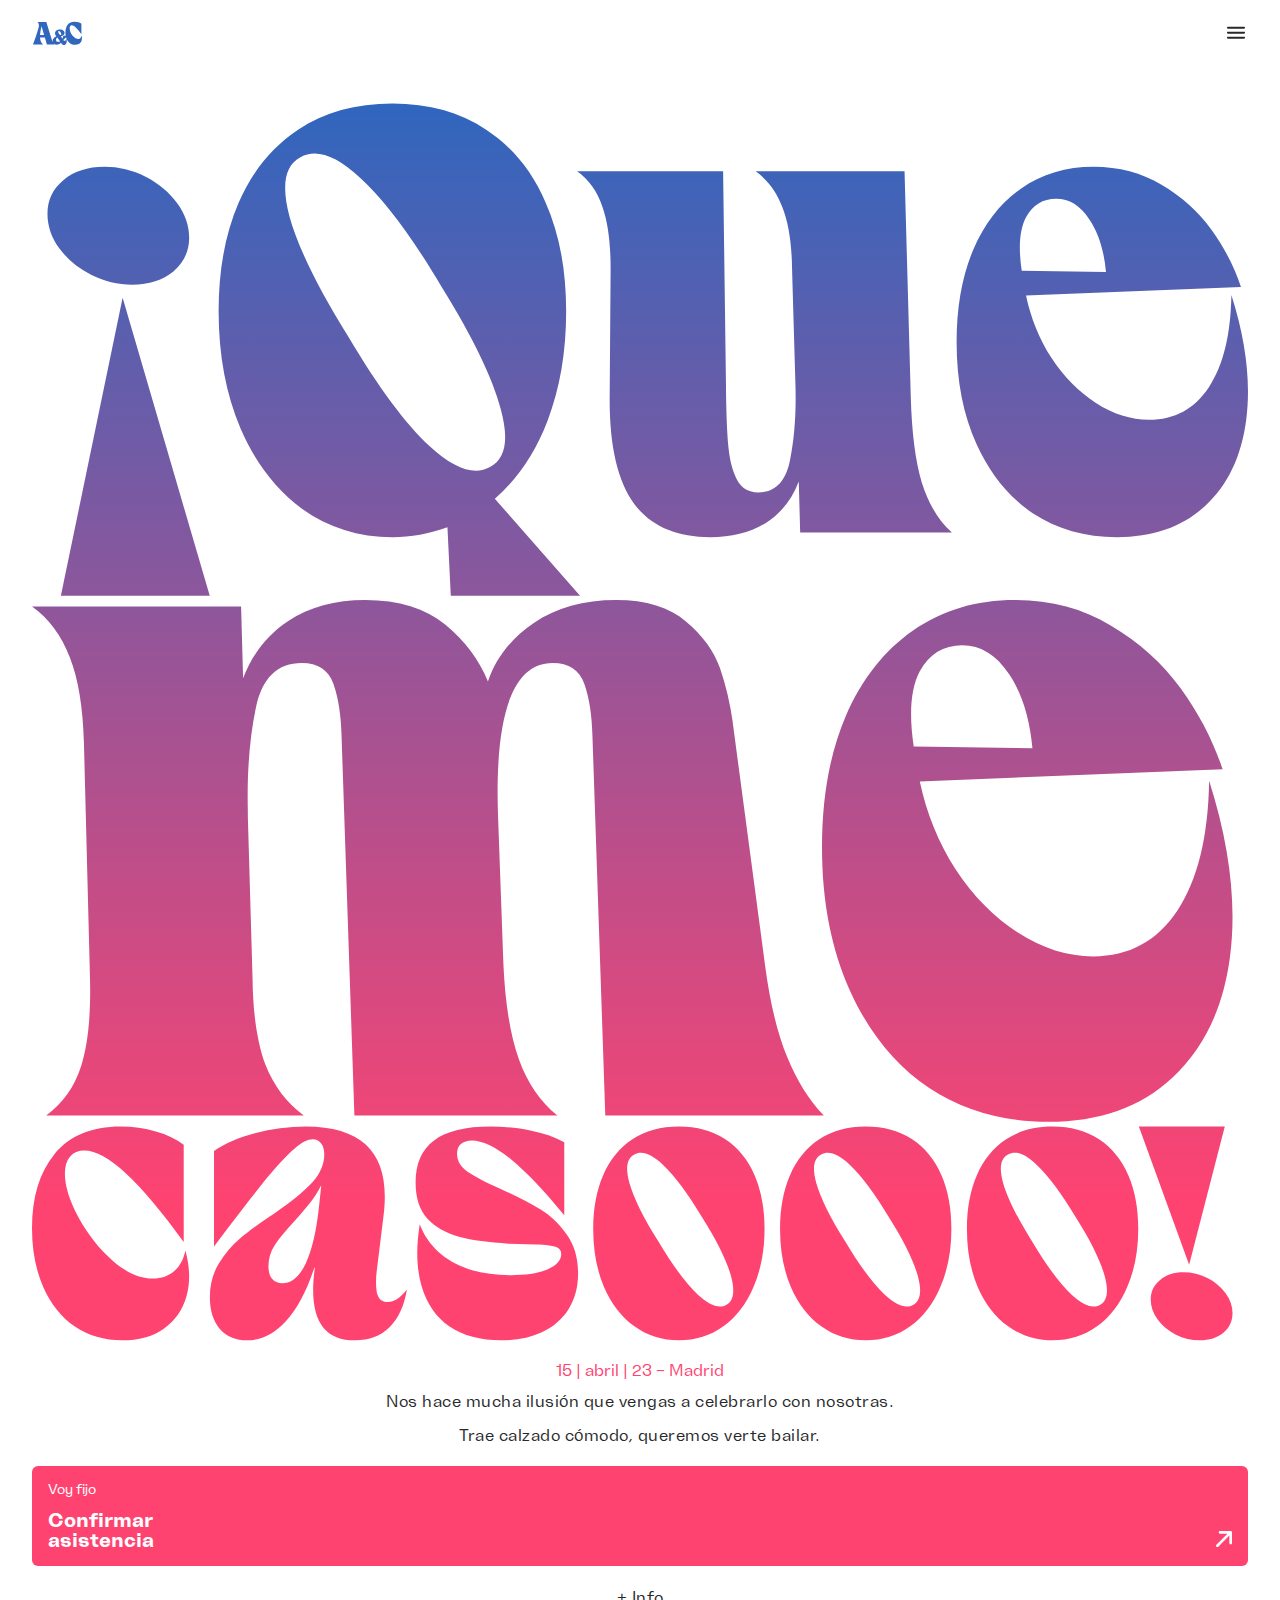
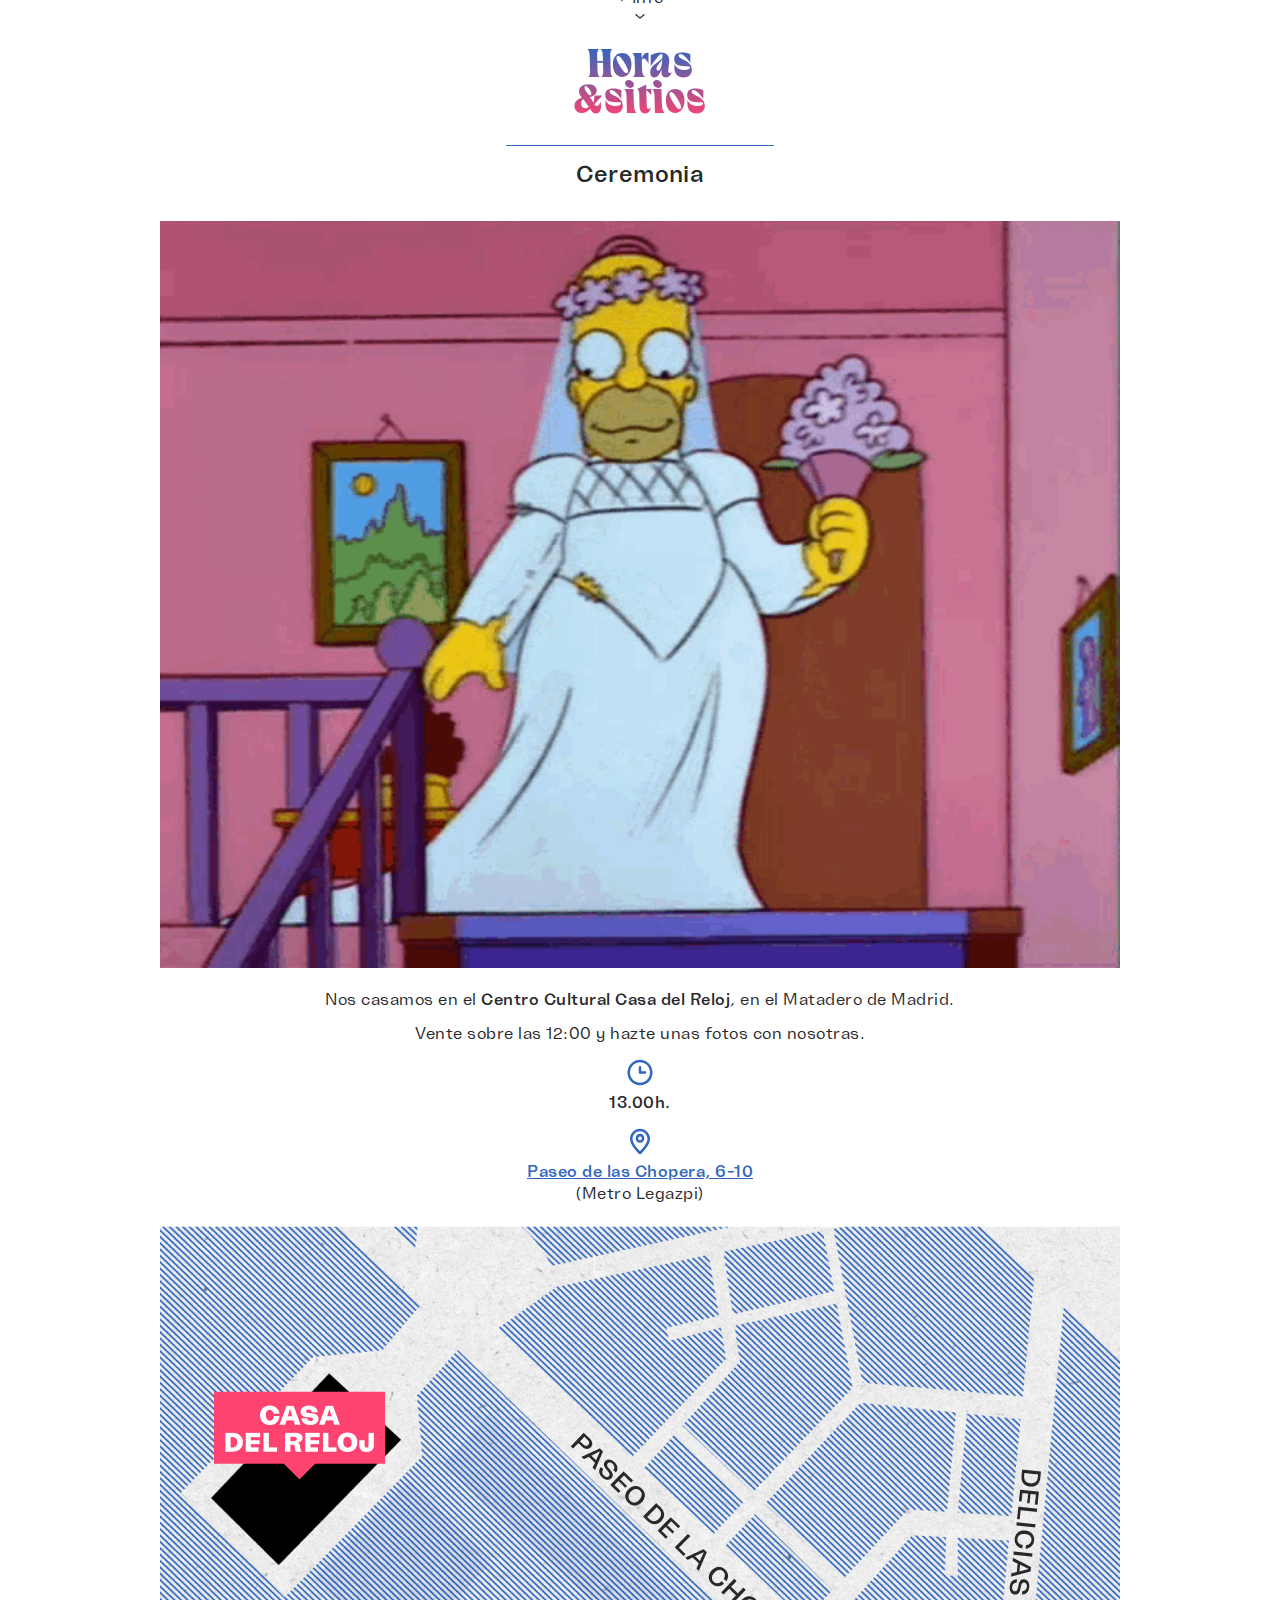
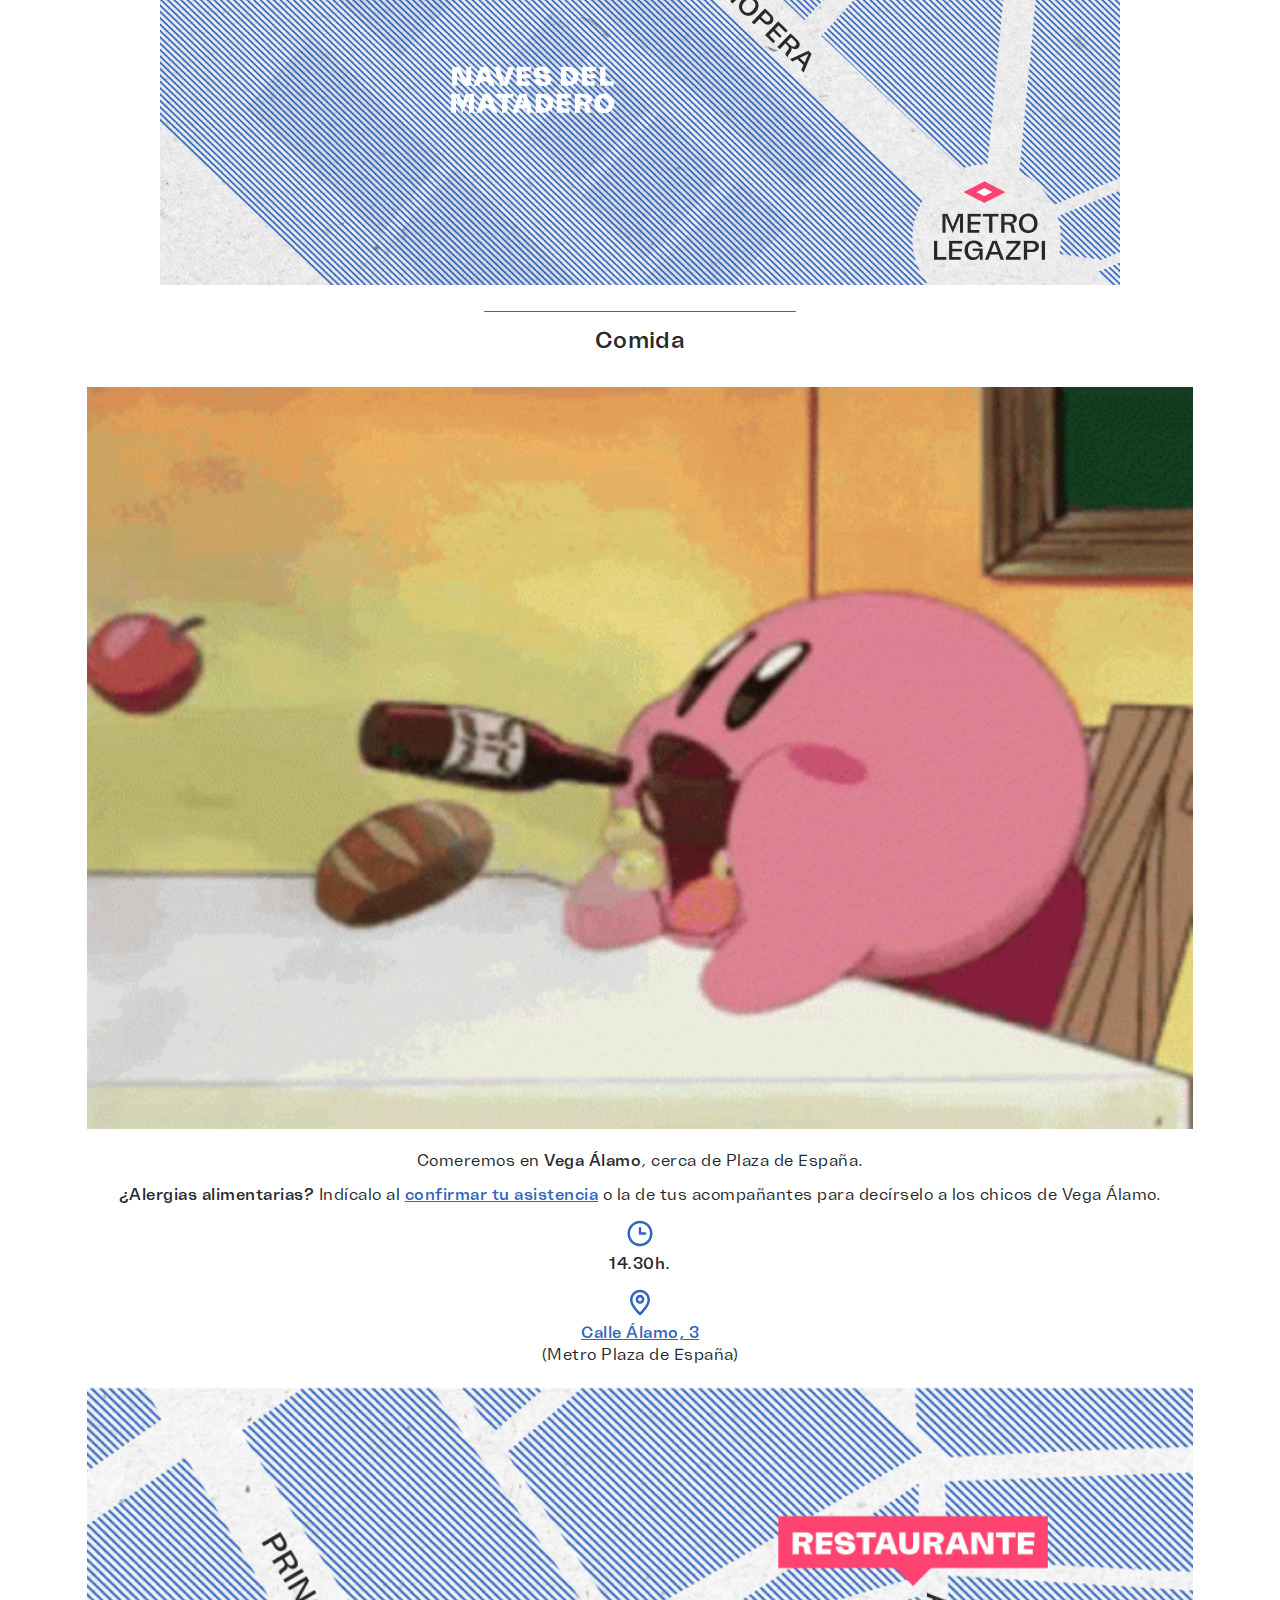
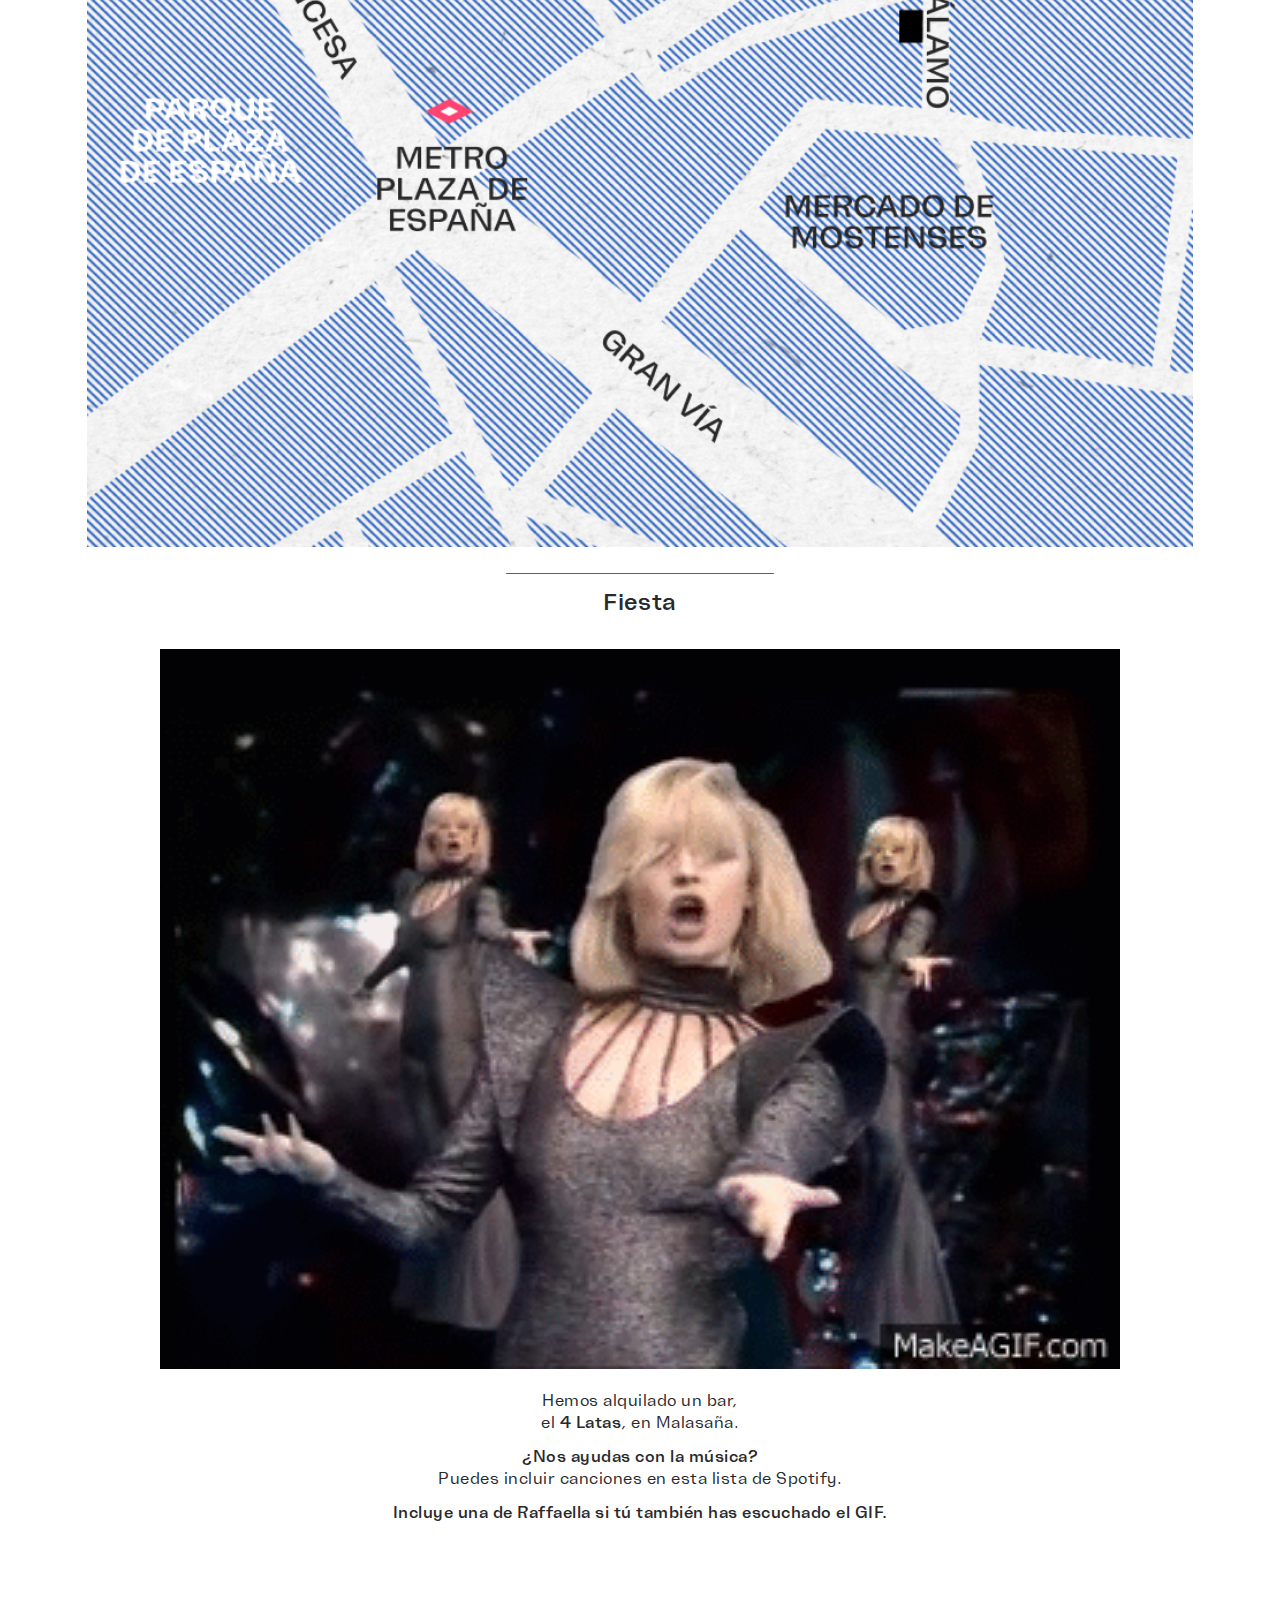
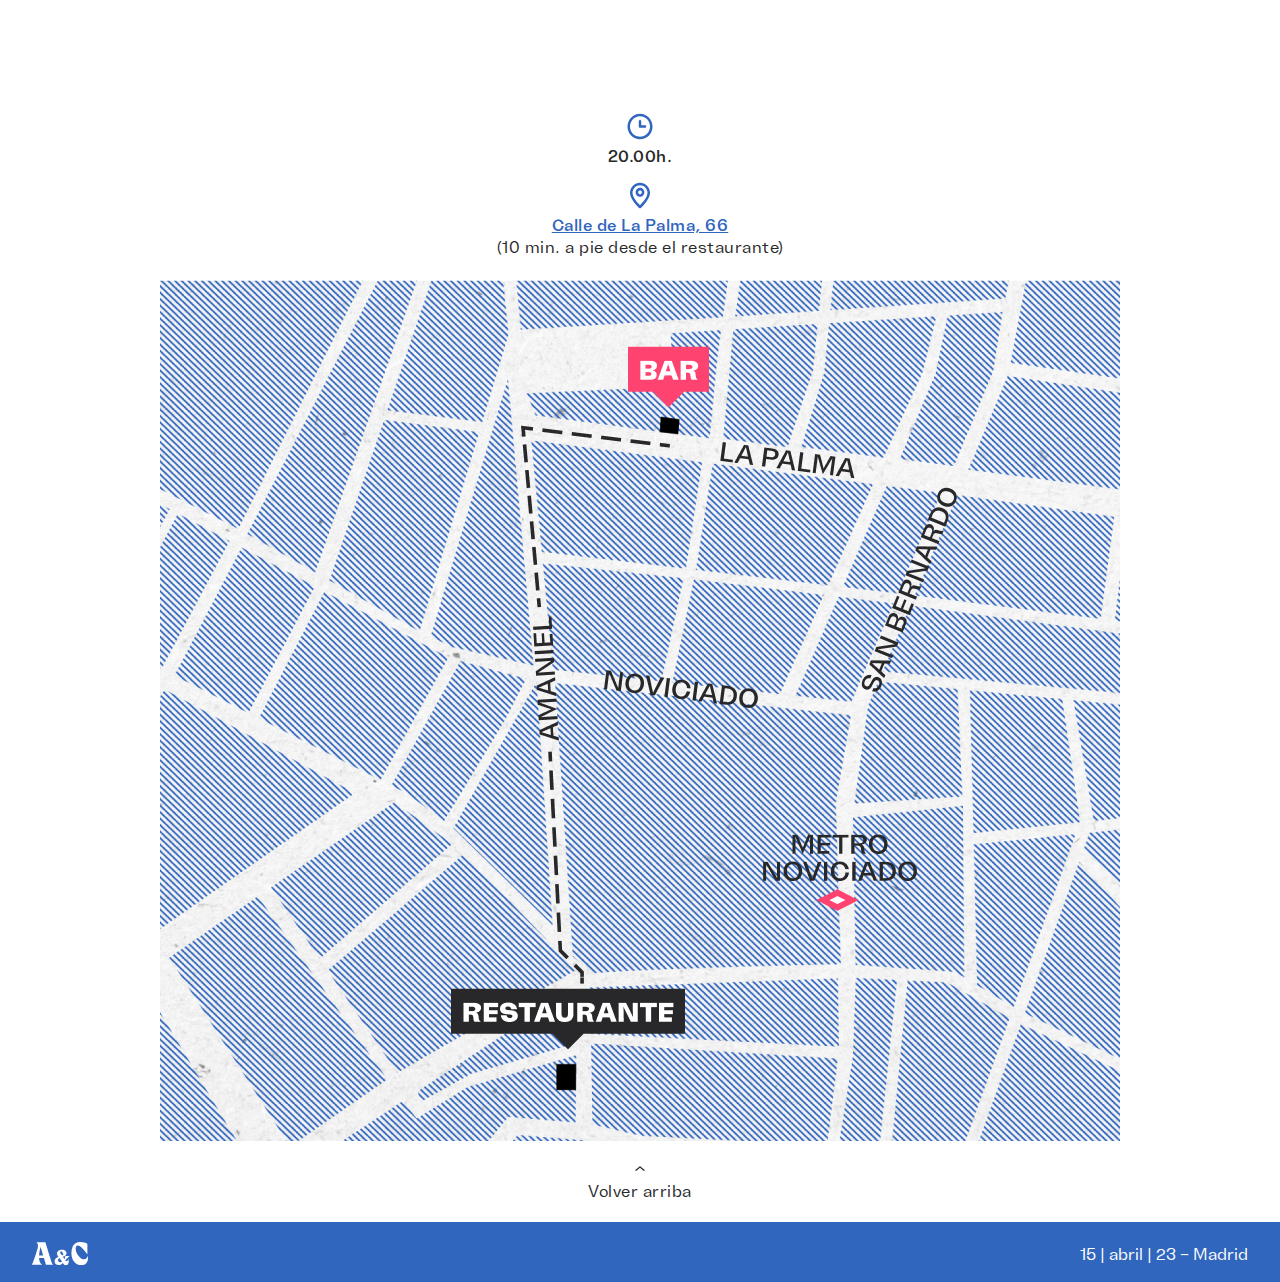
==== commit 0e217d88: "Add files via upload" ====
--- a/index.html
+++ b/index.html
@@ -77,7 +77,7 @@
 
           <!--TITULO ARTICLE-->
 
-          <div id="article-title-warp">
+          <div id="article-title-wrap" class="article-title-wrap-sticky">
             <H2>Horas<br>&sitios</H2>
           </div>
 
@@ -85,49 +85,50 @@
 
             <section id="section">
               <div id="card-wrap">
-                <div id="separador-wrap" class="padding-movil"><div id="separador"></div></div>         
-                <div id="card-title" class="padding-movil padding-top-20"><h3>Ceremonia</h3></div>
-                <div id="card-img-wrap" class="padding-top-20"><img id="card-img" src="img/gifs/ceremonia-gif.gif"></div>
-                <div id="card-parrafo" class="padding-movil padding-top-20">
+                <div id="separador-wrap" class="padding-movil separador-wrap-sticky"><div id="separador"></div></div>         
+                <div id="card-title" class="padding-movil card-title-sticky"><h3>Ceremonia</h3></div>
+                <div id="card-img-wrap" class=""><img id="card-img" src="img/gifs/ceremonia-gif.gif"></div>
+                <div id="card-parrafo" class="padding-movil card-parrafo-sticky">
                   <p class="">Nos casamos en el <span class="destacado">Centro Cultural Casa del Reloj</span>, en el <span clas="destacado">Matadero de Madrid.</span></p>
                   <p class="padding-top-12">Vente sobre las 12:00 y hazte unas fotos con nosotras.</p>
                 </div>
-                <div id="card-detalles-wrap" class="padding-movil padding-top-20">
+                <div id="card-detalles-wrap" class="padding-movil padding-top-12">
                   <div id="card-detalles">
                     <div id="card-detalles-icon-wrap"><img id="icon-wrap" src="img/icon-reloj.svg"></div>
                     <p class=""><span class="destacado">13.00h.</span></p>
                   </div>
-                  <div id="card-detalles">
-                    <div id="card-detalles-icon-wrap" class="padding-top-12"><img id="icon-wrap" src="img/icon-pin.svg"></div>
+                  <div id="card-detalles" class="padding-top-12">
+                    <div id="card-detalles-icon-wrap" class=""><img id="icon-wrap" src="img/icon-pin.svg"></div>
                     <p><a target=”_blank” href="https://goo.gl/maps/u65ibYWBHu1k1pQo7"><span class="destacado">Paseo de las Chopera, 6-10</span></a><br> (Metro Legazpi)</p>
                   </div>
                 </div> 
-                <div id="card-img-wrap" class="padding-top-28"><img id="card-img" src="img/mapas/ceremonia.png"></div>
+                <div id="card-img-wrap" class="8"><img id="card-img" src="img/mapas/ceremonia.png"></div>
               </div>
             </section>
 
-          <!--SECTION COMIDA-->
+
+            <!--SECTION COMIDA-->
 
             <section id="section">
               <div id="card-wrap">
-                <div id="separador-wrap" class="padding-movil"><div id="separador"></div></div>         
-                <div id="card-title" class="padding-movil padding-top-20"><h3>Comida</h3></div>
-                <div id="card-img-wrap" class="padding-top-20"><img id="card-img" src="img/gifs/comida-gif.gif"></div>
-                <div id="card-parrafo" class="padding-movil padding-top-20">
-                  <p class="">Comeremos en <span class="destacado">Vega Álamo</span>, cerca de Plaza de España.</p>
+                <div id="separador-wrap" class="padding-movil separador-wrap-sticky"><div id="separador"></div></div>         
+                <div id="card-title" class="padding-movil card-title-sticky"><h3>Comida</h3></div>
+                <div id="card-img-wrap" class=""><img id="card-img" src="img/gifs/comida-gif.gif"></div>
+                <div id="card-parrafo" class="padding-movil card-parrafo-sticky">
+                  <p class="">Comeremos en <span class="destacado">Vega Álamo</span>, cerca de Plaza de España.</span></p>
                   <p class="padding-top-12"><span class="destacado">¿Alergias alimentarias?</span> Indícalo al <a class="link destacado" href="confirmacion.html">confirmar tu asistencia</a> o la de tus acompañantes para decírselo a los chicos de Vega Álamo.</p>
                 </div>
-                <div id="card-detalles-wrap" class="padding-movil padding-top-20">
+                <div id="card-detalles-wrap" class="padding-movil padding-top-12">
                   <div id="card-detalles">
                     <div id="card-detalles-icon-wrap"><img id="icon-wrap" src="img/icon-reloj.svg"></div>
                     <p class=""><span class="destacado">14.30h.</span></p>
                   </div>
-                  <div id="card-detalles">
-                    <div id="card-detalles-icon-wrap" class="padding-top-12"><img id="icon-wrap" src="img/icon-pin.svg"></div>
-                    <p class=""><a target="_blank" href="https://goo.gl/maps/mJgGymQUWRbmG4EM8"><span class="destacado">Calle Álamo, 3</a><br></span> (Metro Plaza de España)</p>
+                  <div id="card-detalles" class="padding-top-12">
+                    <div id="card-detalles-icon-wrap" class=""><img id="icon-wrap" src="img/icon-pin.svg"></div>
+                    <p><a target="_blank" href="https://goo.gl/maps/mJgGymQUWRbmG4EM8"><span class="destacado">Calle Álamo, 3</a><br></span> (Metro Plaza de España)</p>
                   </div>
                 </div> 
-                <div id="card-img-wrap" class="padding-top-28"><img id="card-img" src="img/mapas/comida.png"></div>
+                <div id="card-img-wrap" class="8"><img id="card-img" src="img/mapas/comida.png"></div>
               </div>
             </section>
 
@@ -135,29 +136,31 @@
 
             <section id="section">
               <div id="card-wrap">
-                <div id="separador-wrap" class="padding-movil"><div id="separador"></div></div>         
-                <div id="card-title" class="padding-movil padding-top-20"><h3>Fiesta</h3></div>
-                <div id="card-img-wrap" class="padding-top-20"><img id="card-img" src="img/gifs/fiesta-gif.gif"></div>
-                <div id="card-parrafo" class="padding-movil padding-top-20">
+                <div id="separador-wrap" class="padding-movil separador-wrap-sticky"><div id="separador"></div></div>         
+                <div id="card-title" class="padding-movil card-title-sticky"><h3>Fiesta</h3></div>
+                <div id="card-img-wrap" class=""><img id="card-img" src="img/gifs/fiesta-gif.gif"></div>
+                <div id="card-parrafo" class="padding-movil card-parrafo-sticky">
                   <p class="">Hemos alquilado un bar, <br>el <span class="destacado">4 Latas</span>, en Malasaña.</span></p>
                   <p class="padding-top-12"><span class="destacado">¿Nos ayudas con la música?</span><br>Puedes incluir canciones en esta lista de Spotify.</p>
+                  <p class="padding-top-12"><span class="destacado">Incluye una de Raffaella si tú también has escuchado el GIF.</p>
                 </div>
-                <div id="card-element" class="padding-movil padding-top-20">
+                <div id="card-element" class="padding-movil padding-top-12">
                   <iframe style="border-radius:2px" src="https://open.spotify.com/embed/playlist/5xgXIl0fHeho10DEBsDcEc?utm_source=generator&theme=0" width="100%" height="152" frameBorder="0" allowfullscreen="" allow="autoplay; clipboard-write; encrypted-media; fullscreen; picture-in-picture" loading="lazy"></iframe>
                 </div>
-                <div id="card-detalles-wrap" class="padding-movil padding-top-20">
+                <div id="card-detalles-wrap" class="padding-movil padding-top-12">
                   <div id="card-detalles">
                     <div id="card-detalles-icon-wrap"><img id="icon-wrap" src="img/icon-reloj.svg"></div>
                     <p class=""><span class="destacado">20.00h.</span></p>
                   </div>
-                  <div id="card-detalles">
-                    <div id="card-detalles-icon-wrap" class="padding-top-12"><img id="icon-wrap" src="img/icon-pin.svg"></div>
-                    <p class=""><a target="_blank" href="https://www.google.com/maps/place/4+Latas+Bar/@40.4268403,-3.7085308,17z/data=!3m1!4b1!4m6!3m5!1s0xd4228640d7398b3:0x566f73e7b87647a4!8m2!3d40.4268403!4d-3.7085308!16s%2Fg%2F1hhhp87l5?coh=164777&entry=tt"><span class="destacado">Calle de La Palma, 66</span></a><br> (10 min. a pie desde el restaurante)</p>
+                  <div id="card-detalles" class="padding-top-12">
+                    <div id="card-detalles-icon-wrap" class=""><img id="icon-wrap" src="img/icon-pin.svg"></div>
+                    <p><a target="_blank" href="https://www.google.com/maps/place/4+Latas+Bar/@40.4268403,-3.7085308,17z/data=!3m1!4b1!4m6!3m5!1s0xd4228640d7398b3:0x566f73e7b87647a4!8m2!3d40.4268403!4d-3.7085308!16s%2Fg%2F1hhhp87l5?coh=164777&entry=tt"><span class="destacado">Calle de La Palma, 66</span></a><br> (10 min. a pie desde el restaurante)</p>
                   </div>
                 </div> 
-                <div id="card-img-wrap" class="padding-top-28"><img id="card-img" src="img/mapas/fiesta.png"></div>
+                <div id="card-img-wrap" class="8"><img id="card-img" src="img/mapas/fiesta.png"></div>
               </div>
             </section>
+
           </article>
 
         <!--ARRIBA -->
--- a/styles/elements.css
+++ b/styles/elements.css
@@ -8,7 +8,7 @@
   left:             0;
   padding-top:      20px;
   padding-bottom:   20px;
-  height:           20px;
+  height:           40px;
   z-index: 1000;
   }
   
@@ -116,9 +116,15 @@
   align-items: center;
 }
 
-#article-title-warp {
-  height: 80px;
+#article-title-wrap {
+  background-color: var(--blanco);
   width: 100%;
+}
+
+.article-title-wrap-sticky{
+  position:sticky;
+  top: 80px;
+  z-index: 10;
 }
 
 /* SECTION */
@@ -133,23 +139,41 @@
   background-color: var(--blanco);
   display: flex;
   justify-content: center;
+  height: 1px;
+}
+
+.separador-wrap-sticky{
+  padding-top: 26px;
+  position:sticky;
+  top: 140px;
+  z-index: 9;
 }
 
 #card-title{
   background-color: var(--blanco);
-  margin-top: 80px;
-  padding-bottom: 10px;
-  z-index: 8;
-
+}
+
+.card-title-sticky{
+  padding-top: 16px;
+  padding-bottom: 16px;
+  position:sticky;
+  top: 162px;
+  z-index: 7;
 }
 
 #card-img{
+  background-color: var(--blanco);
   display: block;
   position: relative;
   width: 100%;
+  padding-top: 20px;
   margin-right: auto;
   margin-left: auto;
-  z-index: 7;
+}
+
+#card-parrafo {
+  background-color: var(--blanco);
+  padding-top: 20px;
 }
 
 #card-detalles-wrap {
@@ -162,6 +186,11 @@
 
 #icon-wrap {
   height: 32px;
+}
+
+#card-element {
+  background-color: var(--blanco);
+  padding-top: 20px;
 }
 
 /* ENLACES NAVEGACION*/
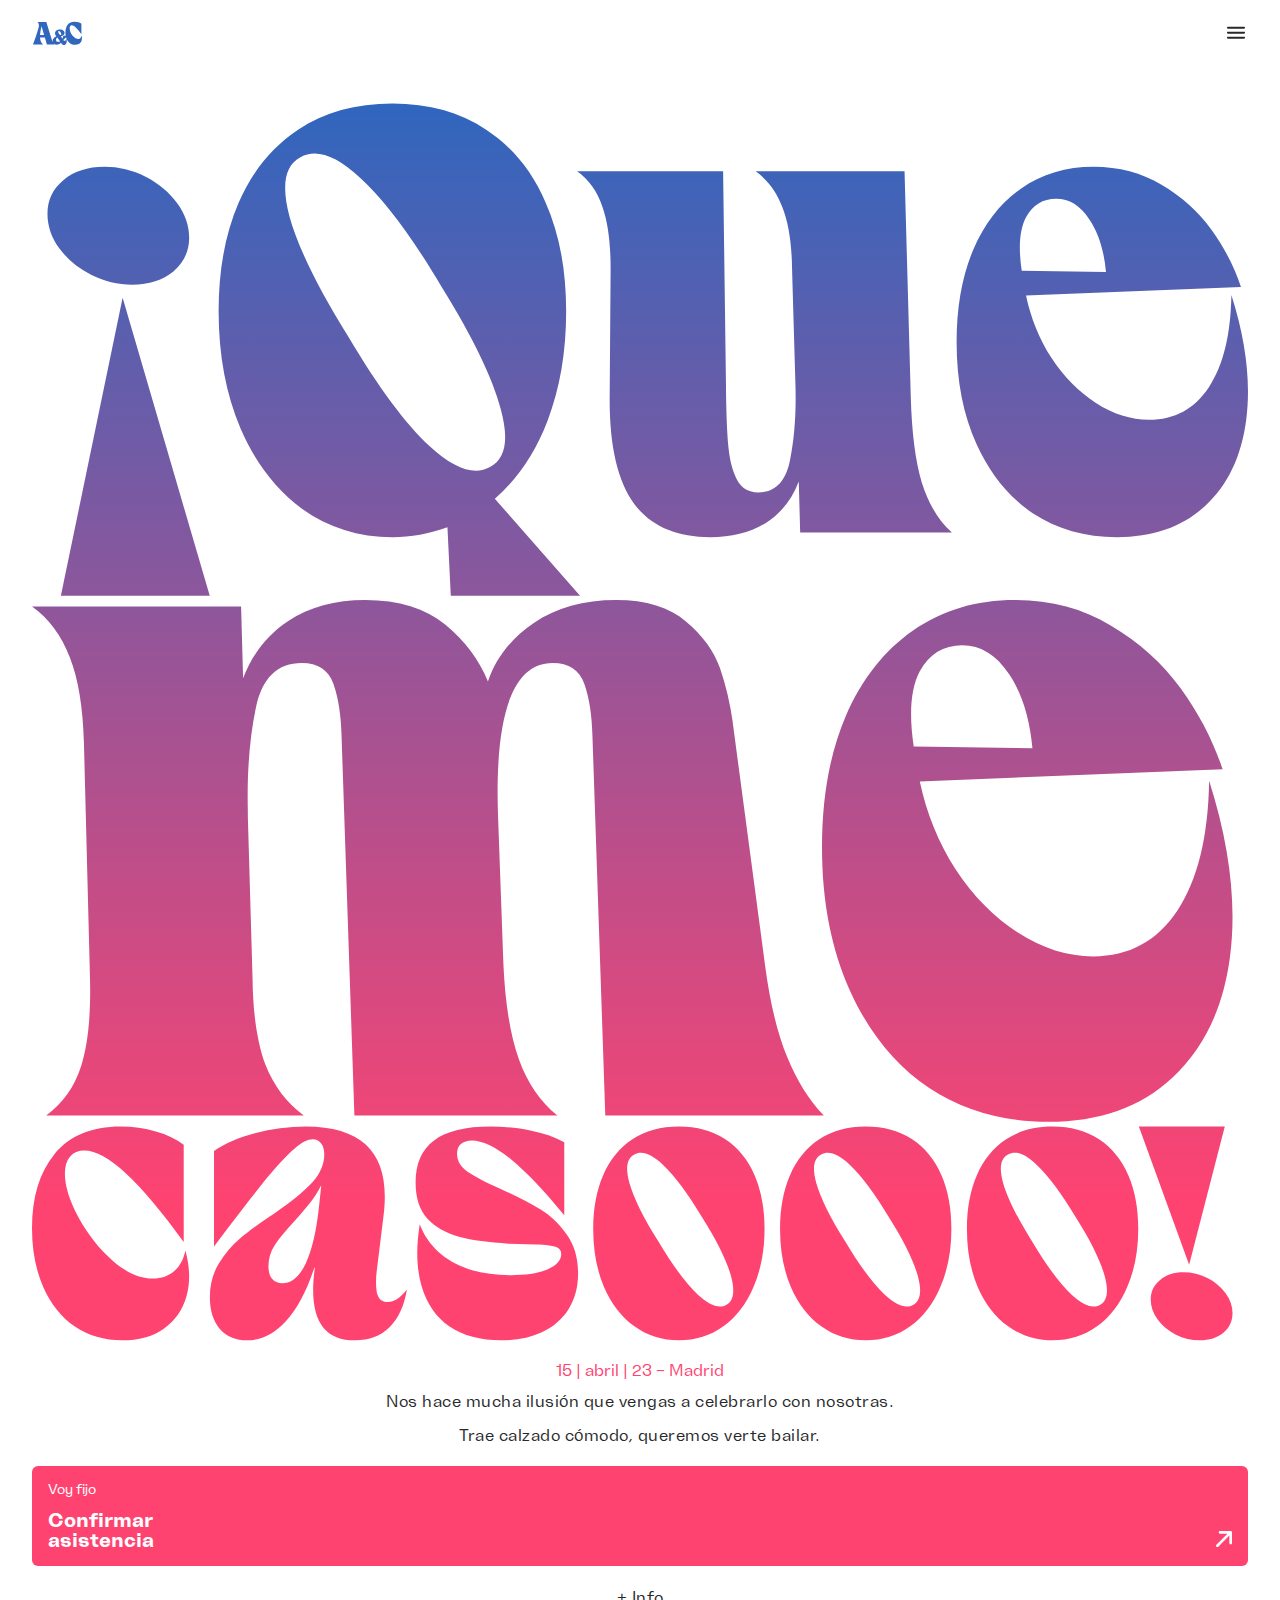
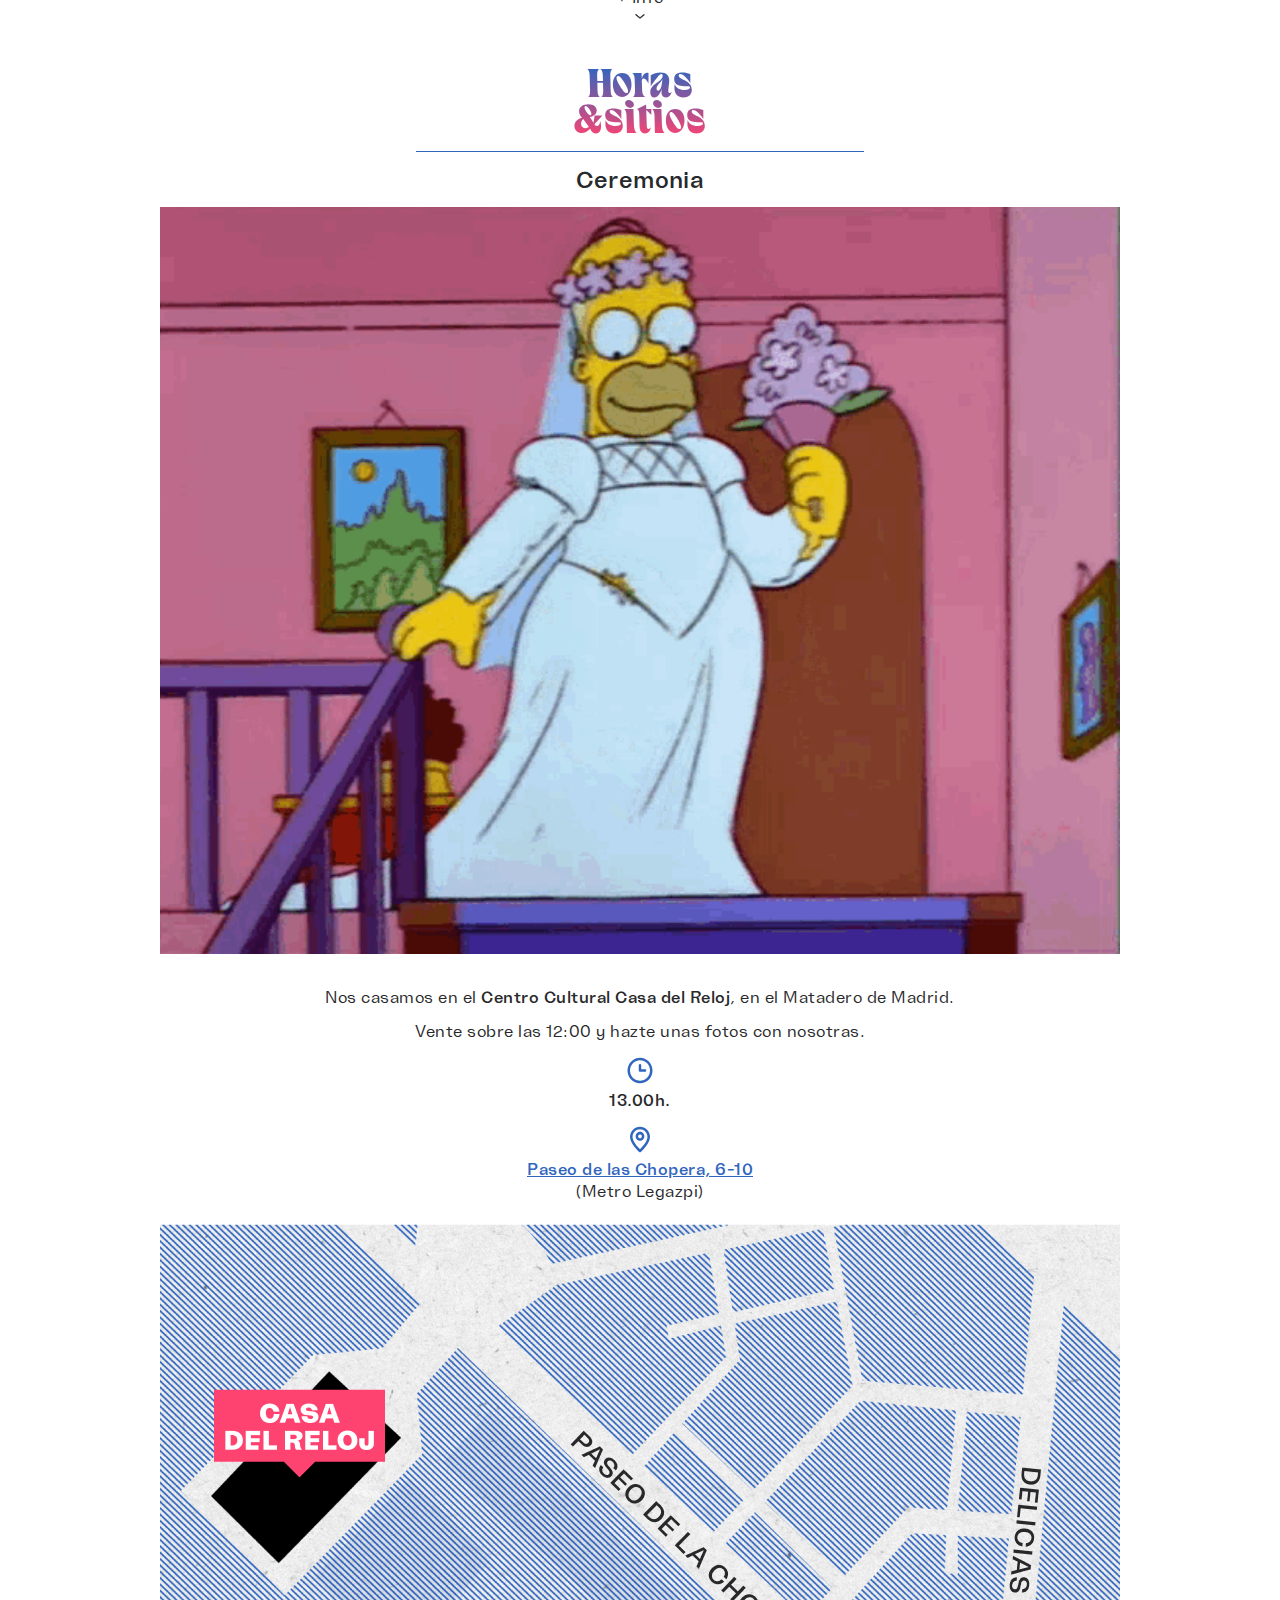
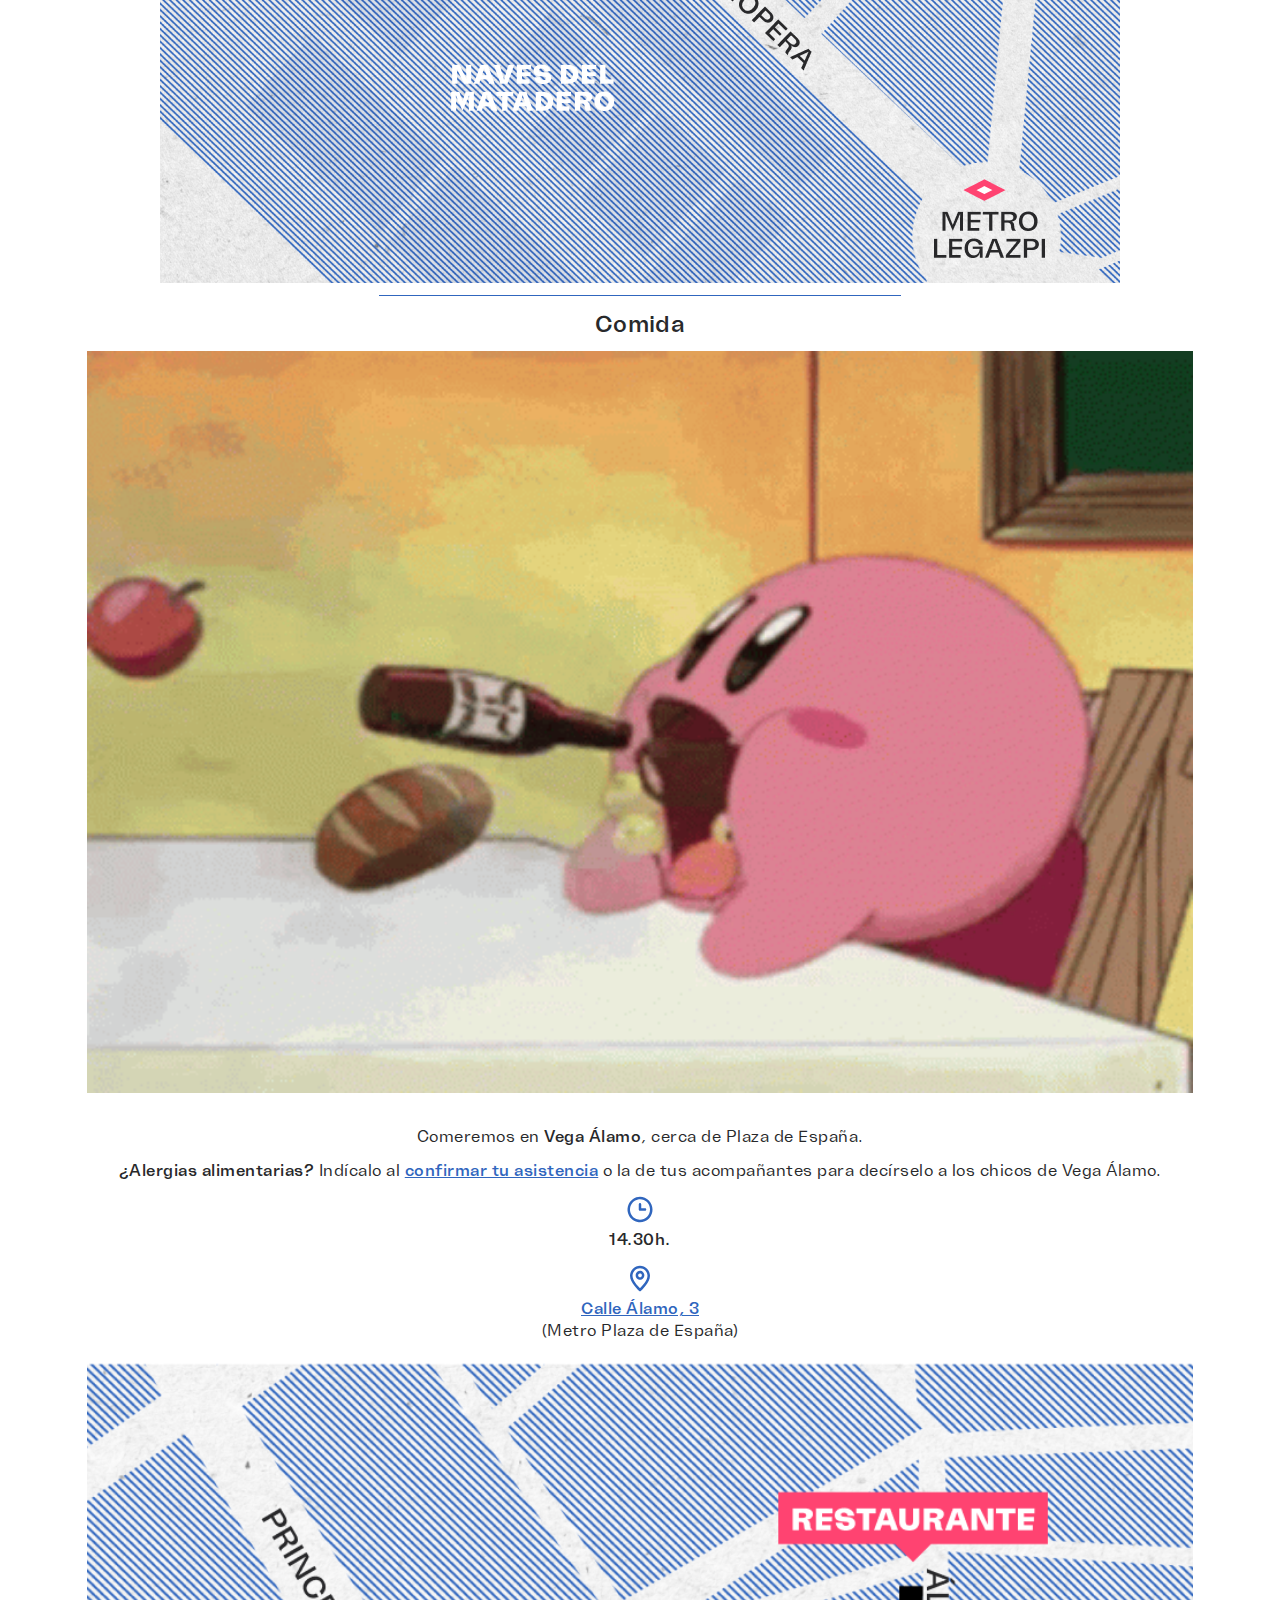
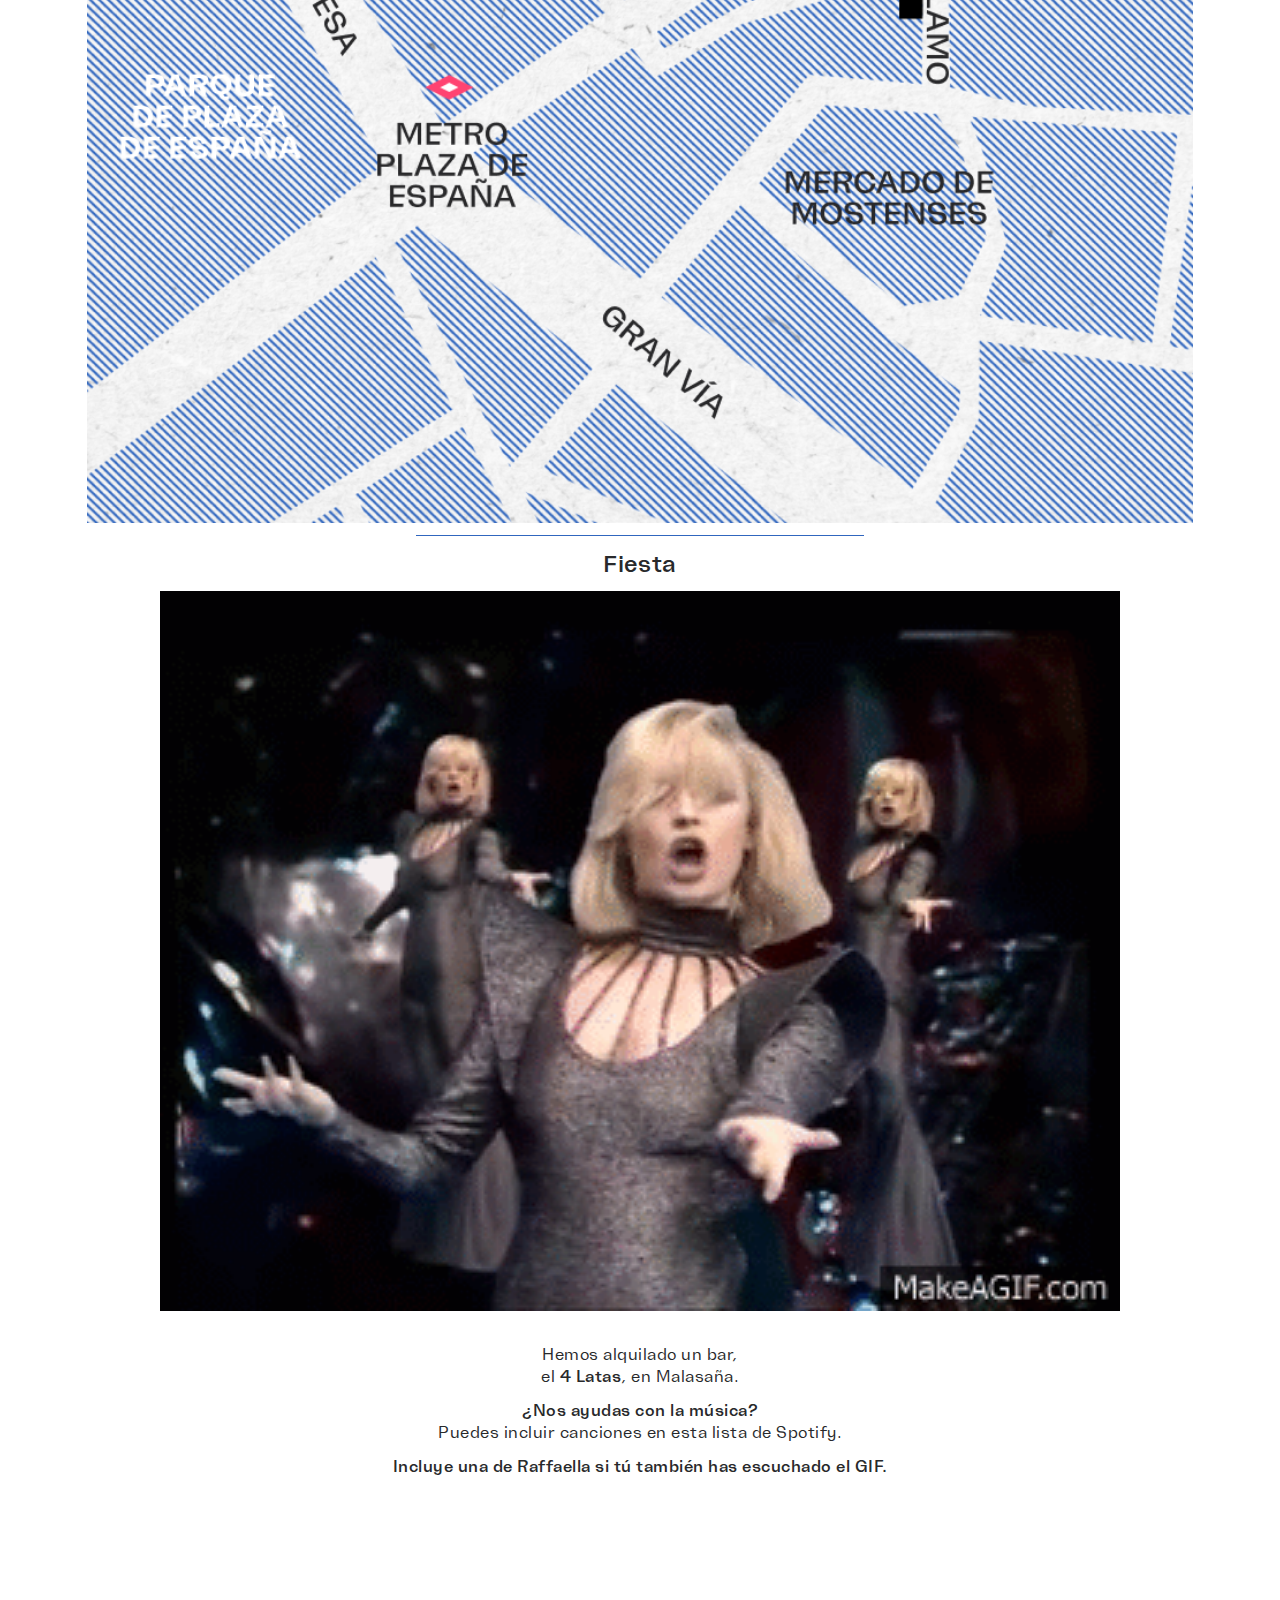
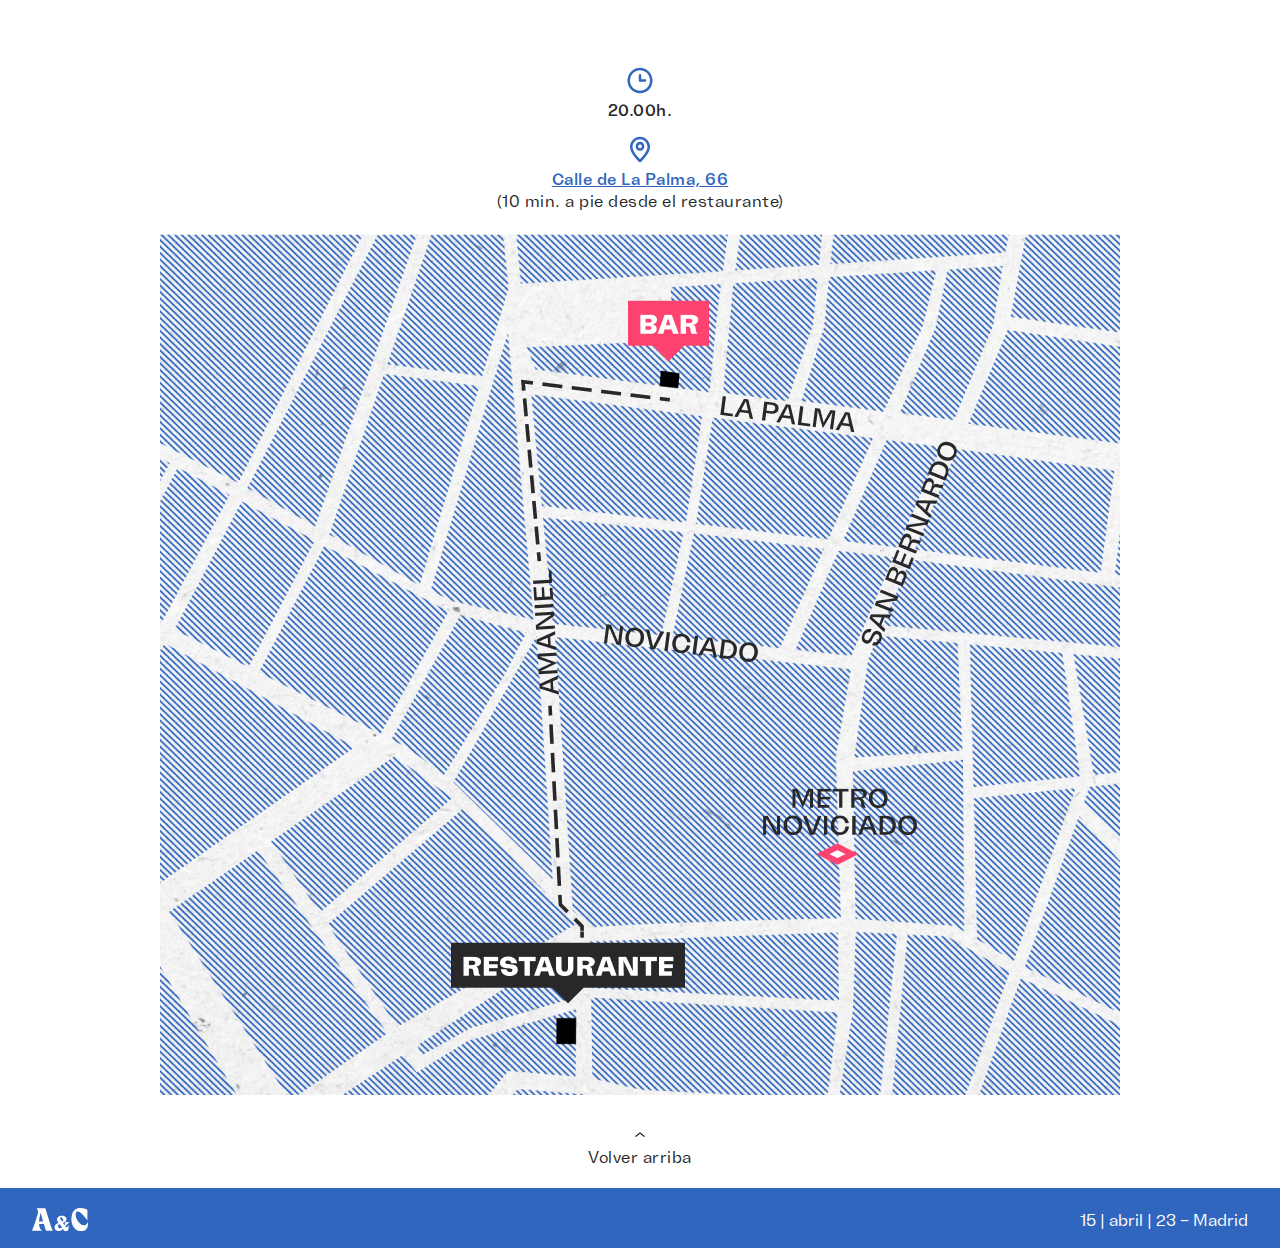
==== commit 33d2365a: "Add files via upload" ====
--- a/index.html
+++ b/index.html
@@ -77,7 +77,7 @@
 
           <!--TITULO ARTICLE-->
 
-          <div id="article-title-wrap" class="article-title-wrap-sticky">
+          <div id="article-title-wrap" class="padding-top-20 article-title-wrap-sticky">
             <H2>Horas<br>&sitios</H2>
           </div>
 
--- a/styles/elements.css
+++ b/styles/elements.css
@@ -125,14 +125,14 @@
   position:sticky;
   top: 80px;
   z-index: 10;
+  padding-bottom: 12px;
 }
 
 /* SECTION */
 
 #separador {
   background-color: var(--azul);
-  width: 30%;
-  border-radius: 6px;
+  width: 50%;
 }
 
 #separador-wrap {
@@ -143,9 +143,8 @@
 }
 
 .separador-wrap-sticky{
-  padding-top: 26px;
   position:sticky;
-  top: 140px;
+  top: 184px;
   z-index: 9;
 }
 
@@ -157,7 +156,7 @@
   padding-top: 16px;
   padding-bottom: 16px;
   position:sticky;
-  top: 162px;
+  top: 182px;
   z-index: 7;
 }
 
@@ -166,14 +165,15 @@
   display: block;
   position: relative;
   width: 100%;
-  padding-top: 20px;
   margin-right: auto;
   margin-left: auto;
+  padding-bottom: 12px;
 }
 
 #card-parrafo {
   background-color: var(--blanco);
   padding-top: 20px;
+
 }
 
 #card-detalles-wrap {
@@ -182,6 +182,7 @@
   flex-direction: column;
   justify-content: flex-start;
   align-items: center;
+  padding-bottom: 20px;
 }
 
 #icon-wrap {
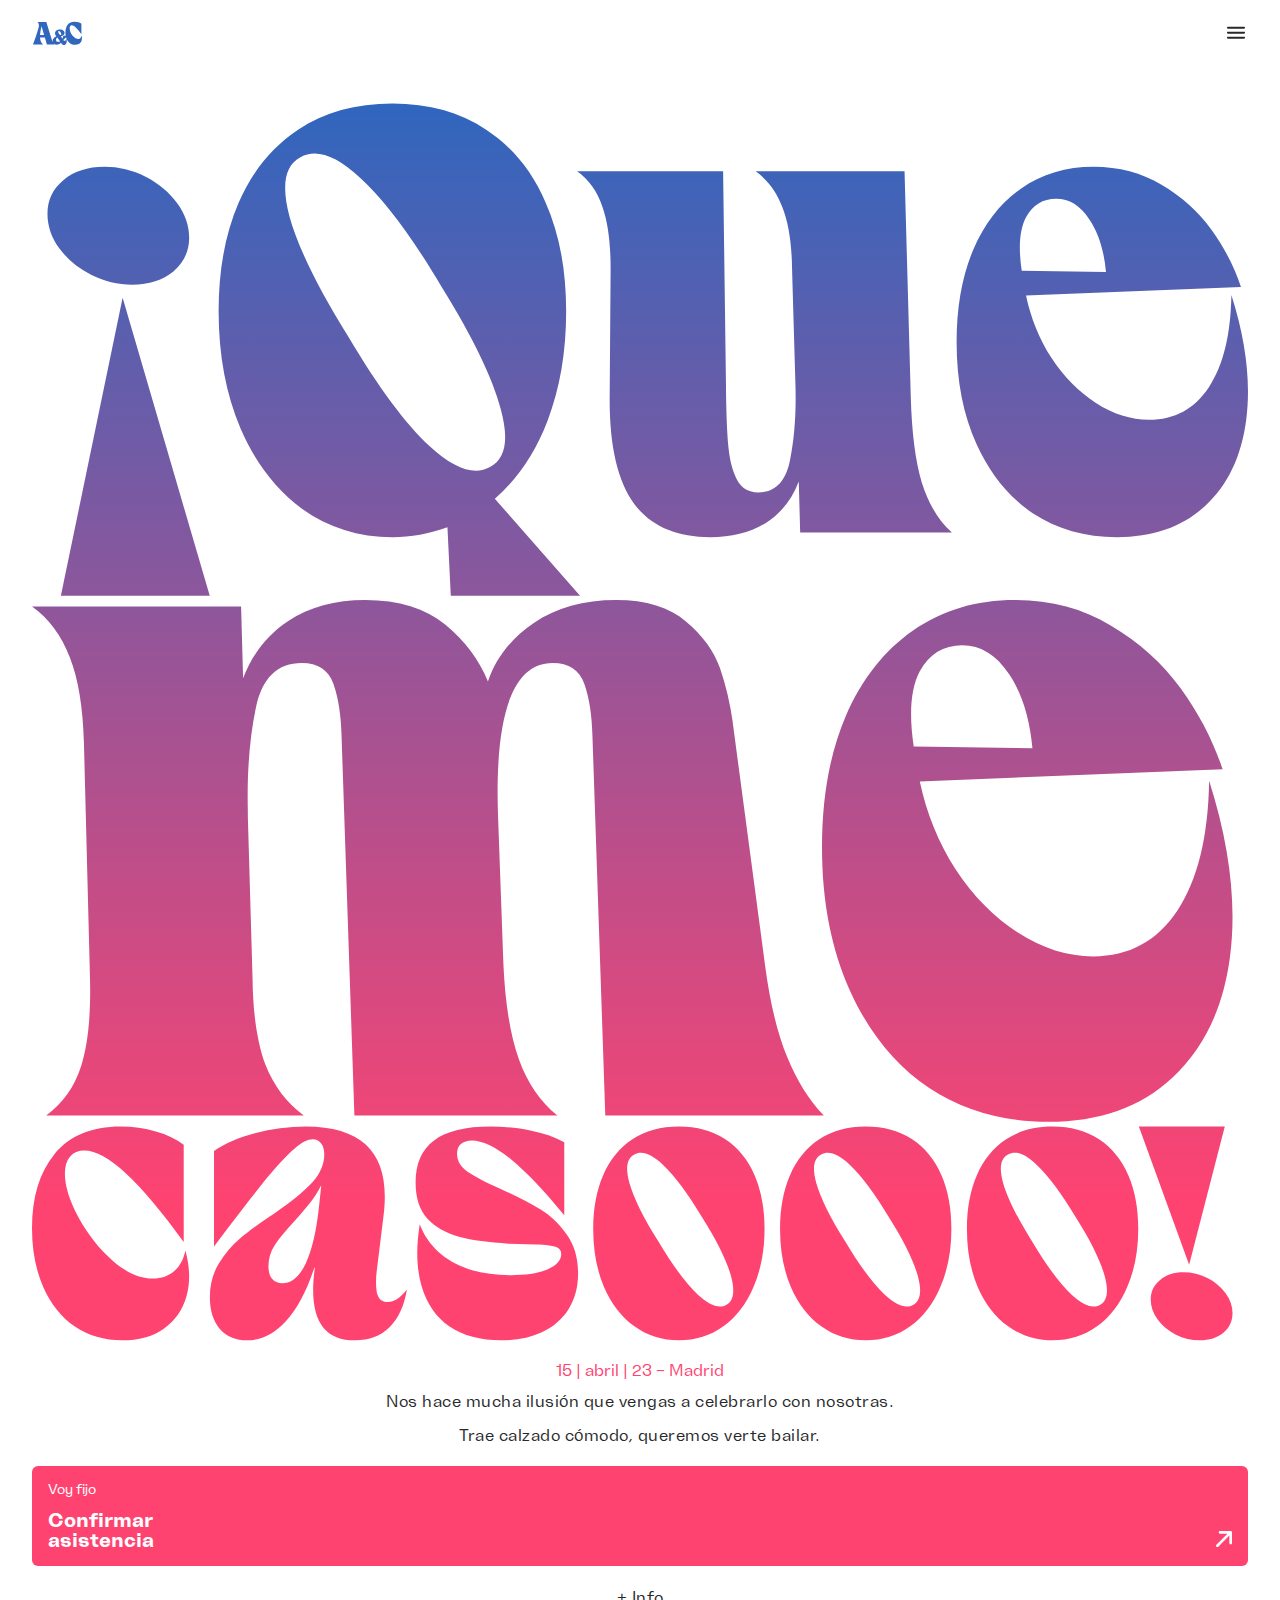
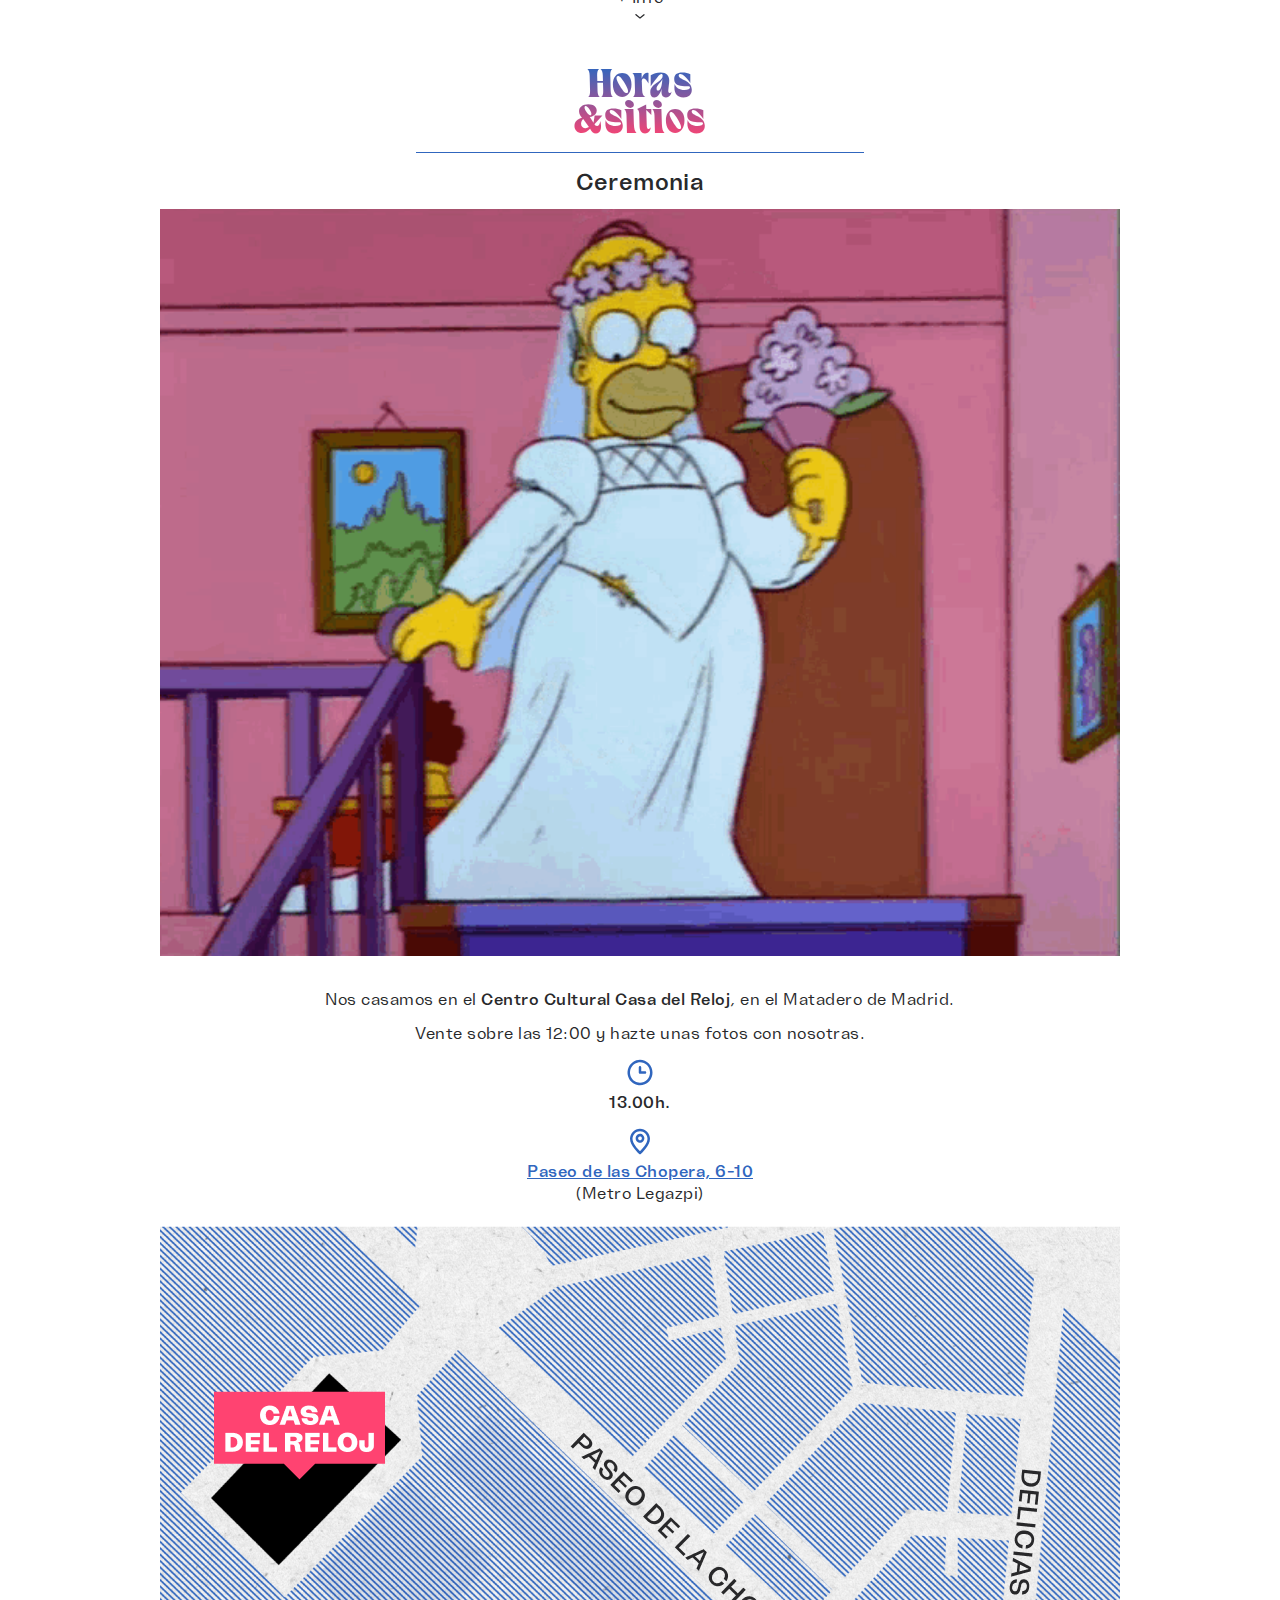
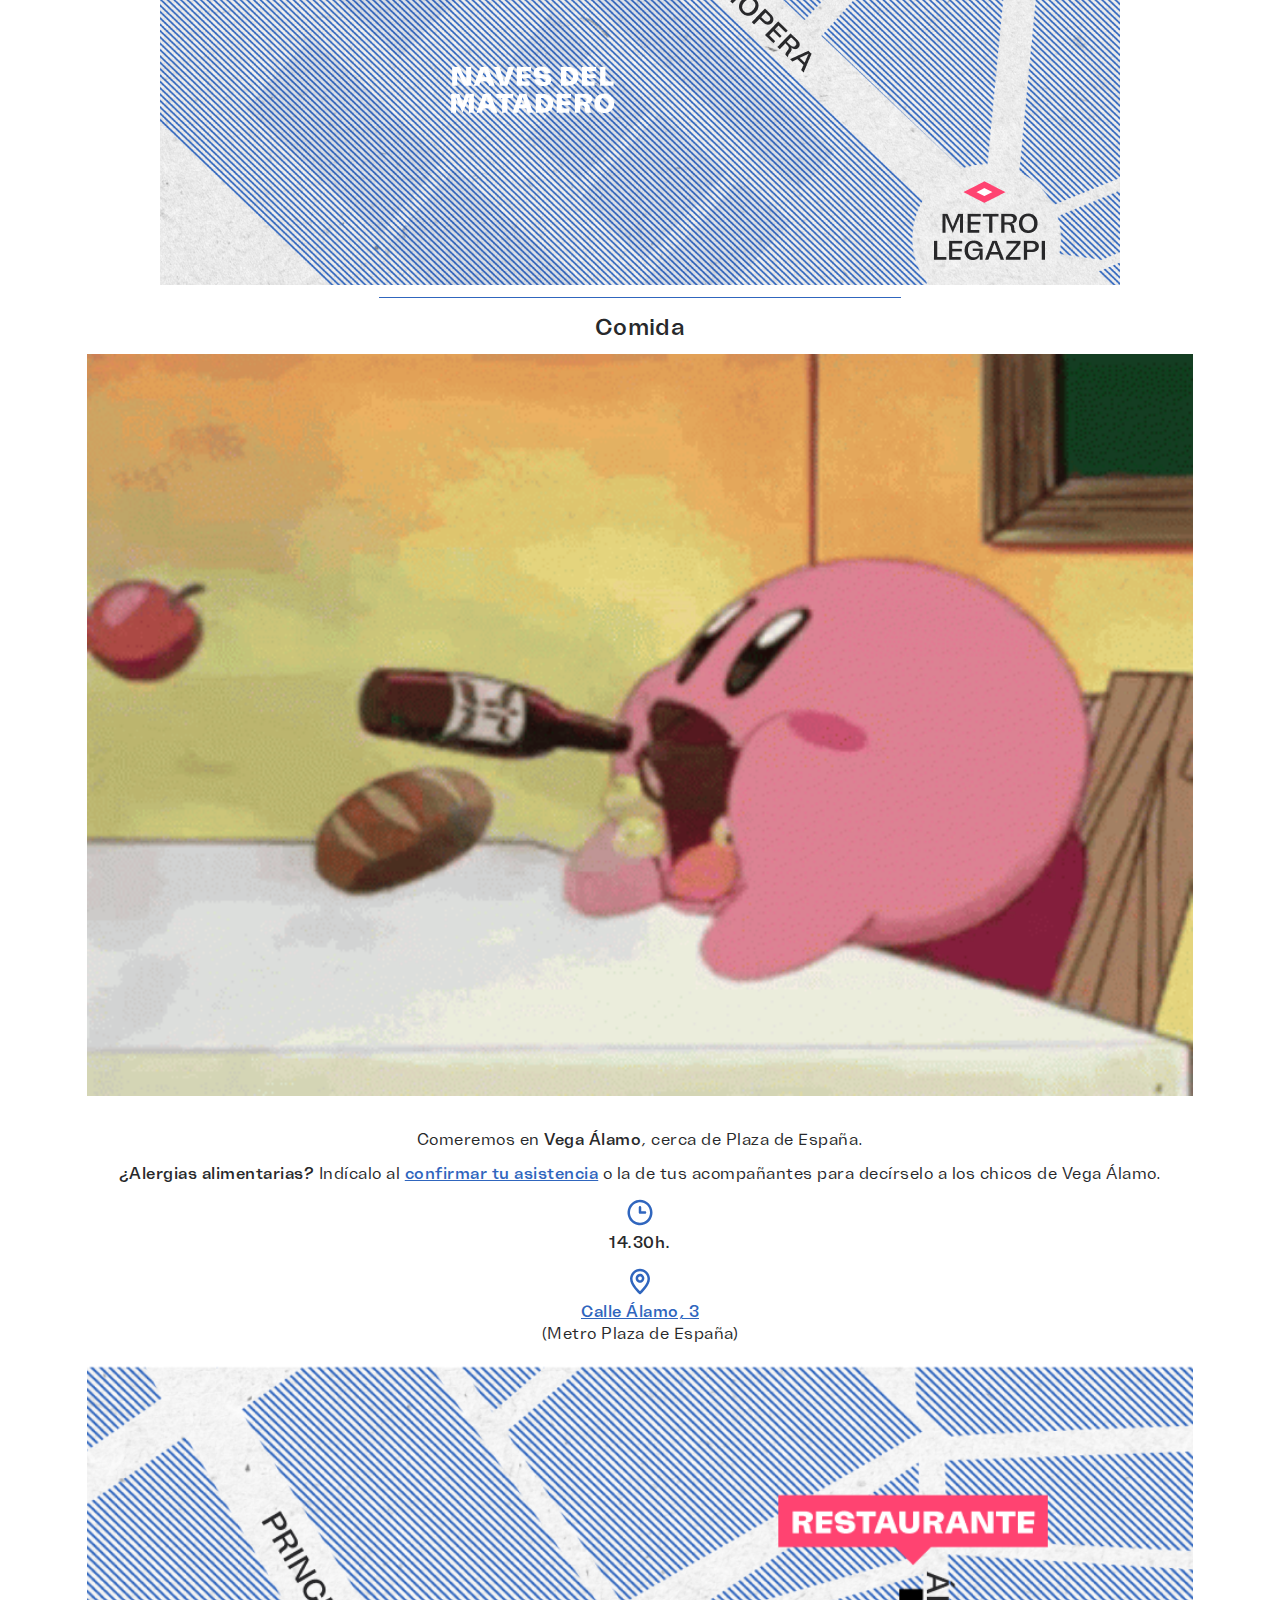
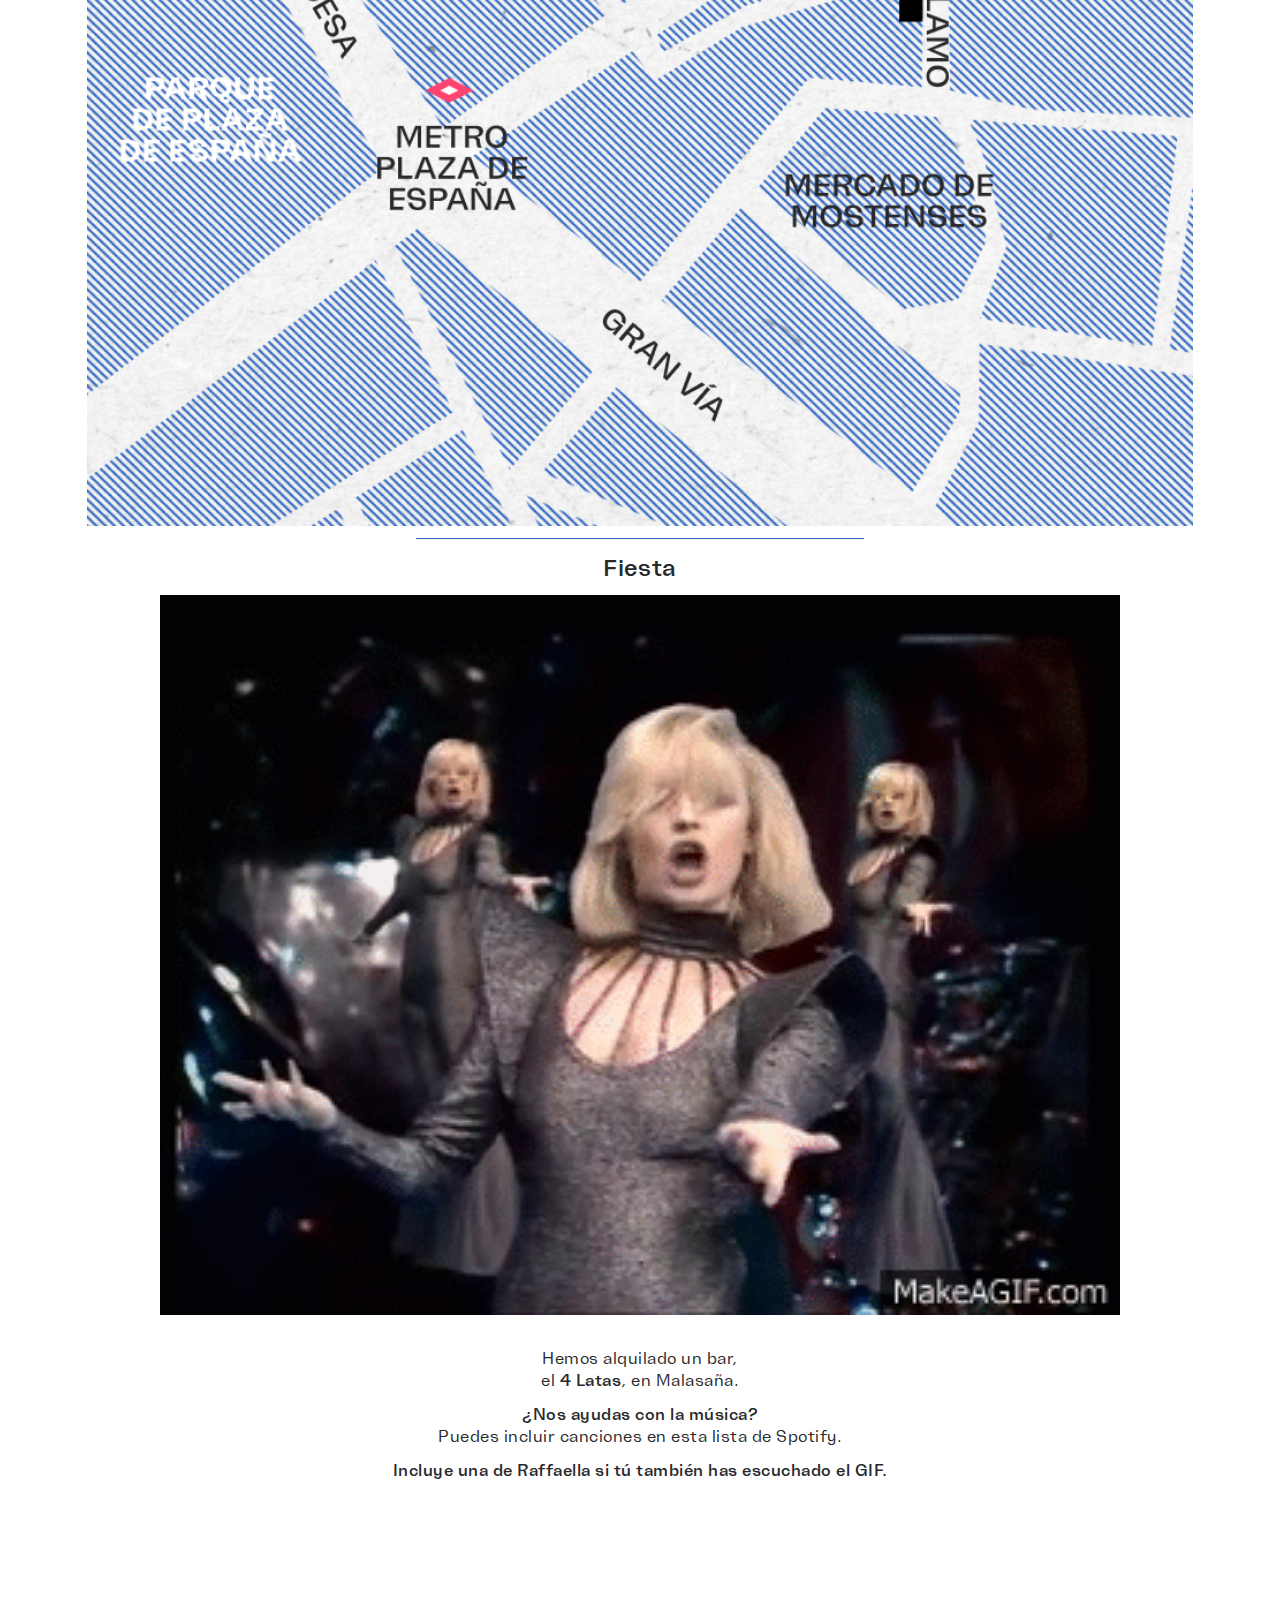
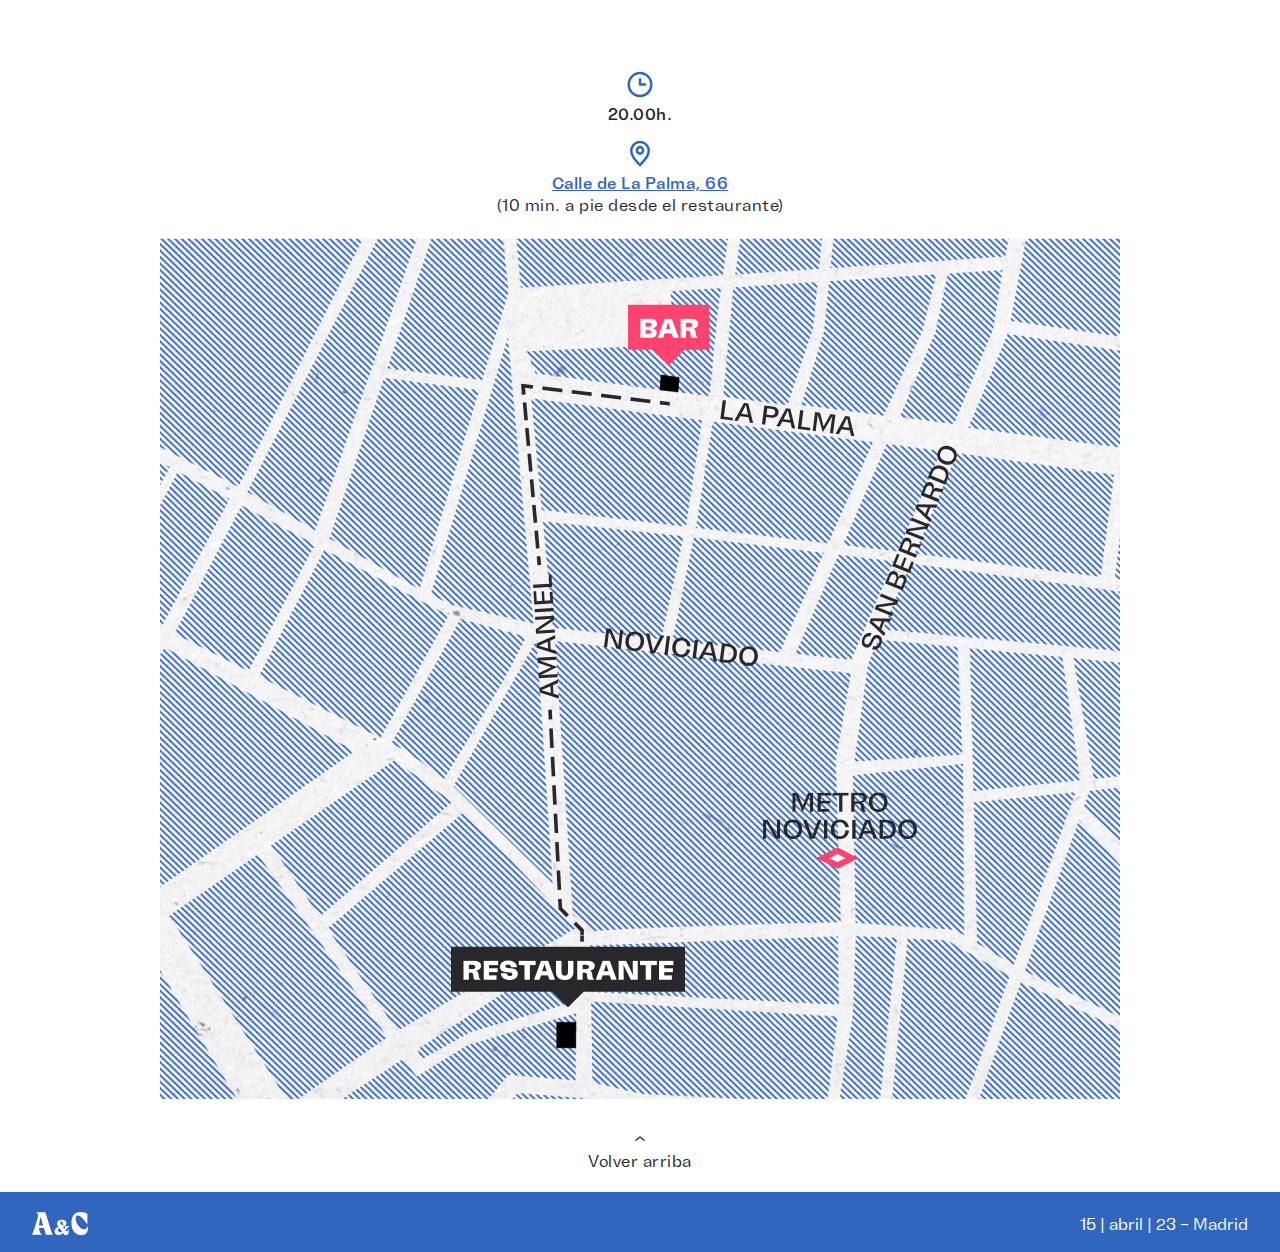
==== commit 933234b0: "Add files via upload" ====
--- a/index.html
+++ b/index.html
@@ -17,7 +17,6 @@
             <script type='text/javascript' src='scripts/script.js'></script>
         </head>
         <body class="align-center">
-
           <!-- NAV-->
 
           <nav id="nav-movil-wrap">
--- a/styles/elements.css
+++ b/styles/elements.css
@@ -106,6 +106,13 @@
     text-decoration: none;
   }
 
+  #CTA:hover{
+    background-color: var(--azul);
+    cursor:pointer;
+    transition: .6s;
+  }
+
+
 
 /* ARTICLE */
 
@@ -125,7 +132,7 @@
   position:sticky;
   top: 80px;
   z-index: 10;
-  padding-bottom: 12px;
+  padding-bottom: 13px;
 }
 
 /* SECTION */
@@ -133,18 +140,19 @@
 #separador {
   background-color: var(--azul);
   width: 50%;
+  height: 1px;
 }
 
 #separador-wrap {
   background-color: var(--blanco);
   display: flex;
   justify-content: center;
-  height: 1px;
+  height: 2px;
 }
 
 .separador-wrap-sticky{
   position:sticky;
-  top: 184px;
+  top: 185px;
   z-index: 9;
 }
 
@@ -156,7 +164,7 @@
   padding-top: 16px;
   padding-bottom: 16px;
   position:sticky;
-  top: 182px;
+  top: 185px;
   z-index: 7;
 }
 
@@ -250,4 +258,17 @@
 
   #footer-wrap p {
     color: var(--blanco);
+  }
+
+  .formulario-wrap {
+    
+  }
+
+  #formulario {
+    border: none; 
+    padding: none;
+    height: 100vh;
+    width: 100%;
+    overflow: hidden;
+    
   }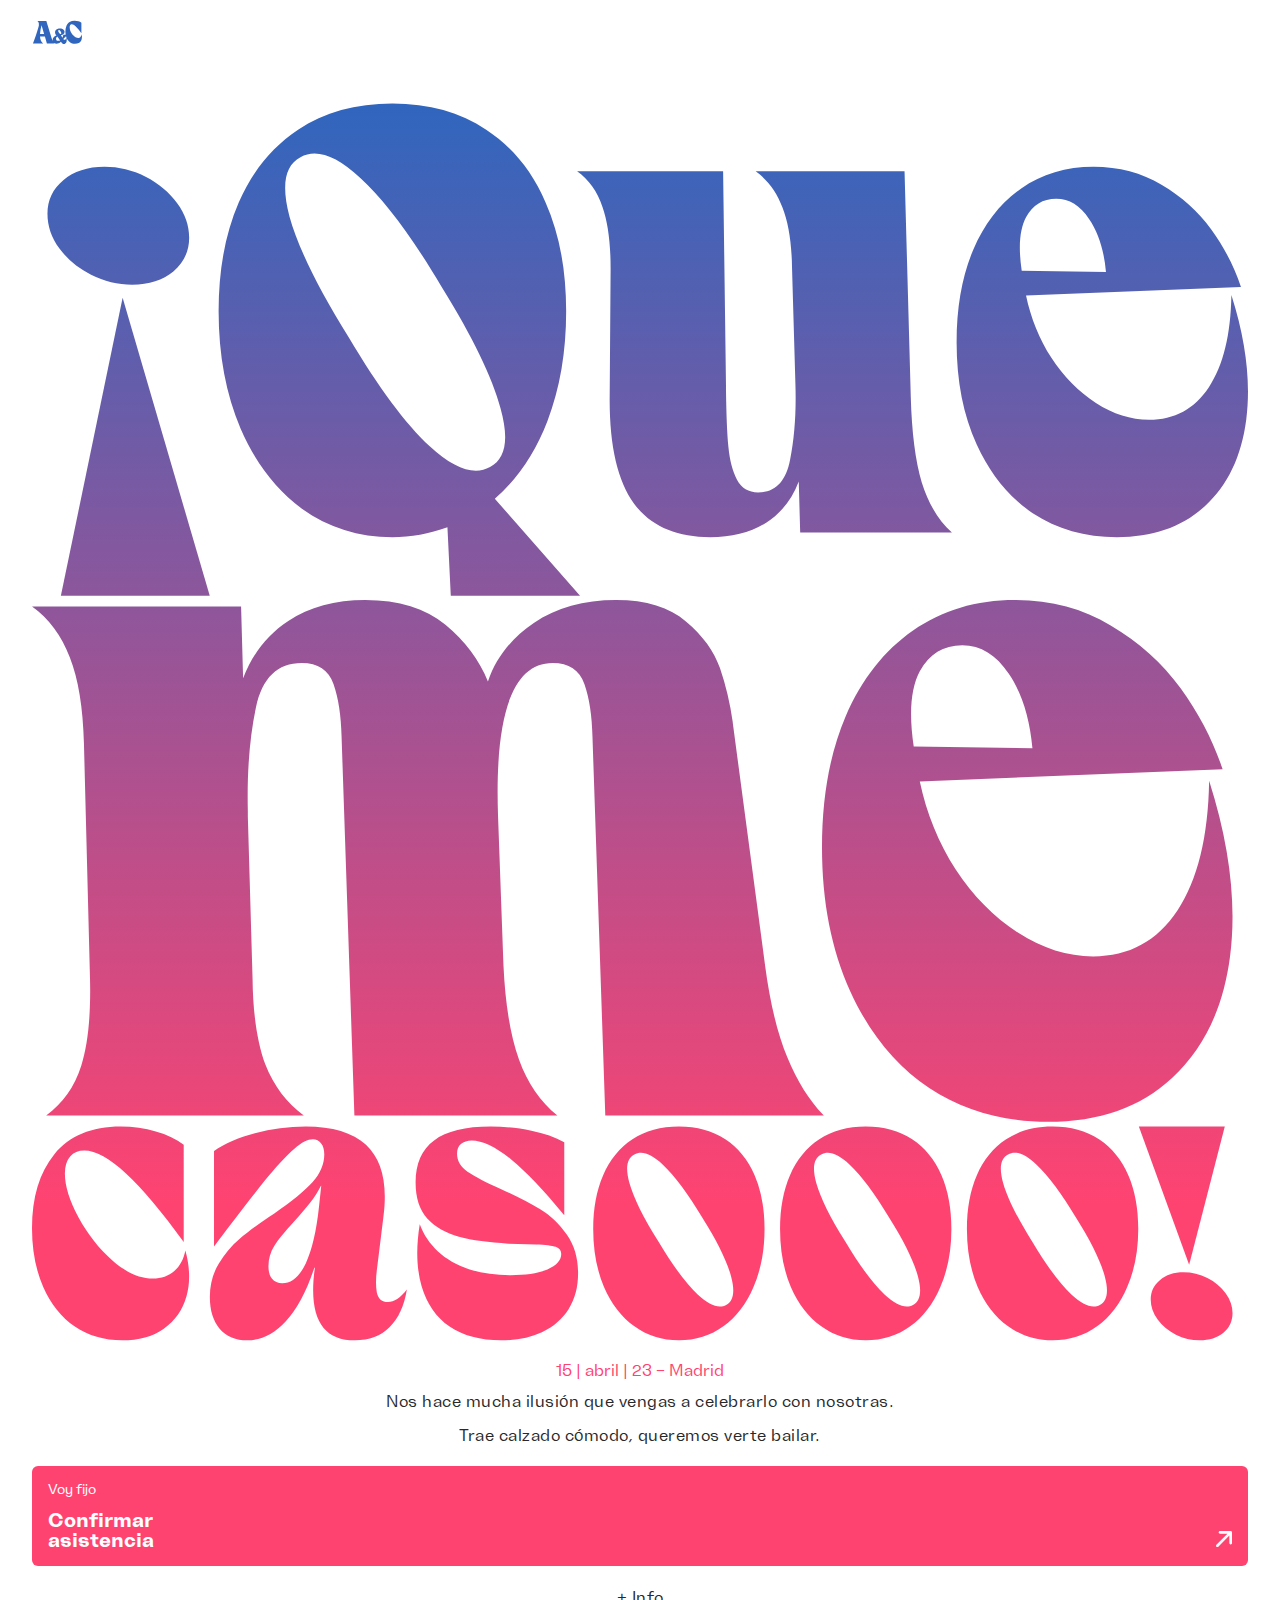
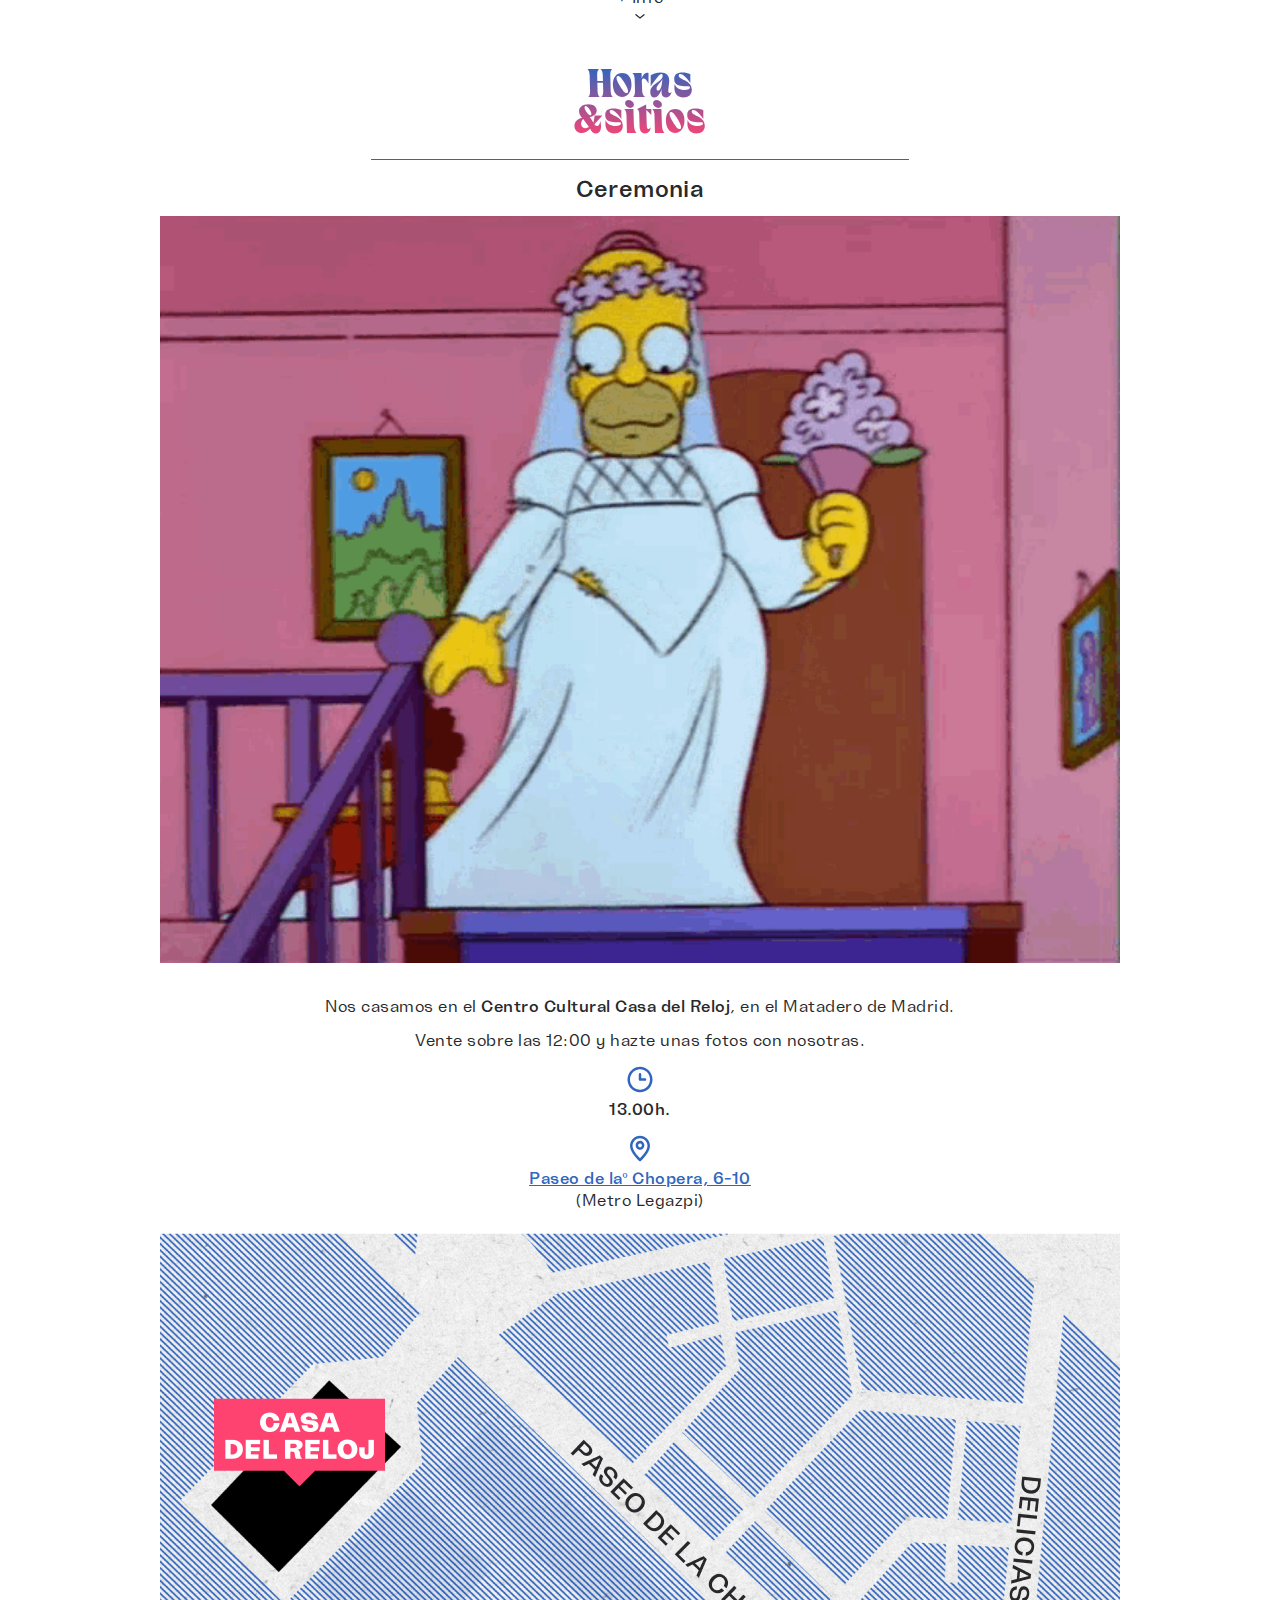
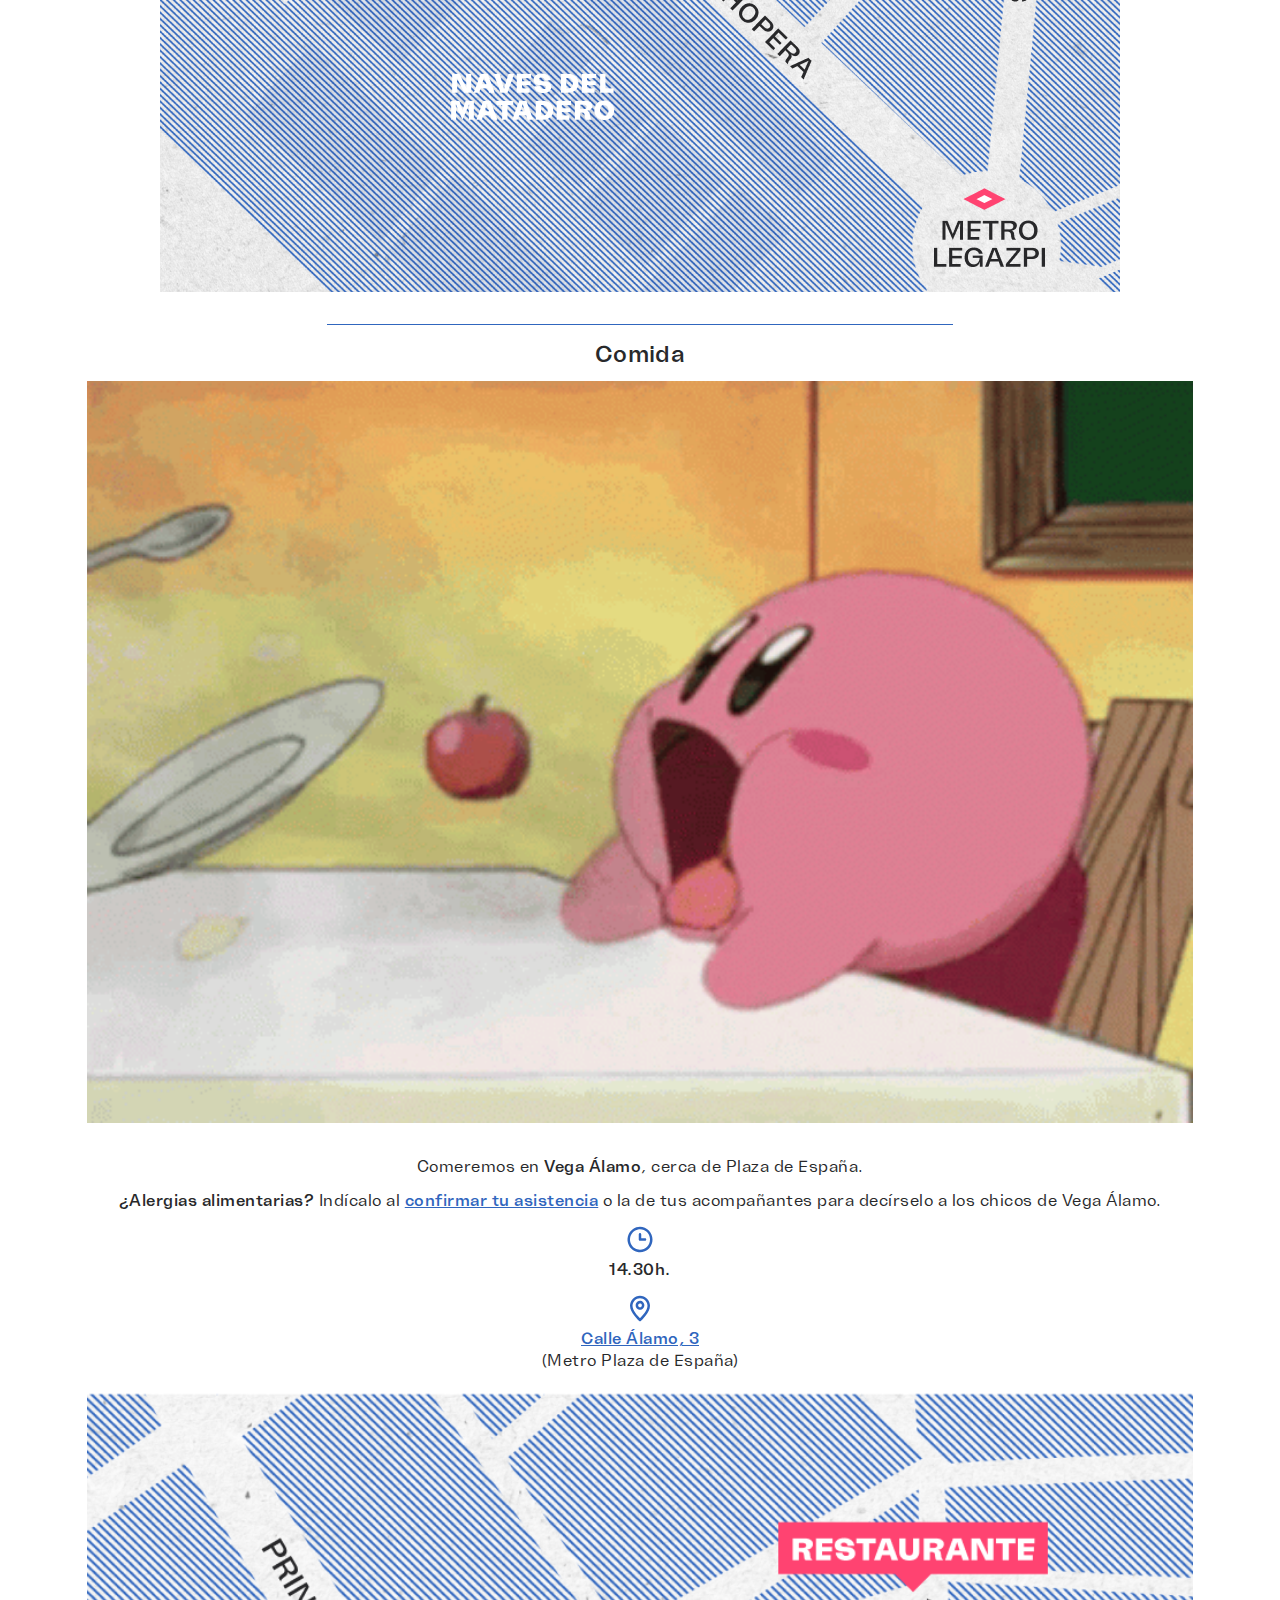
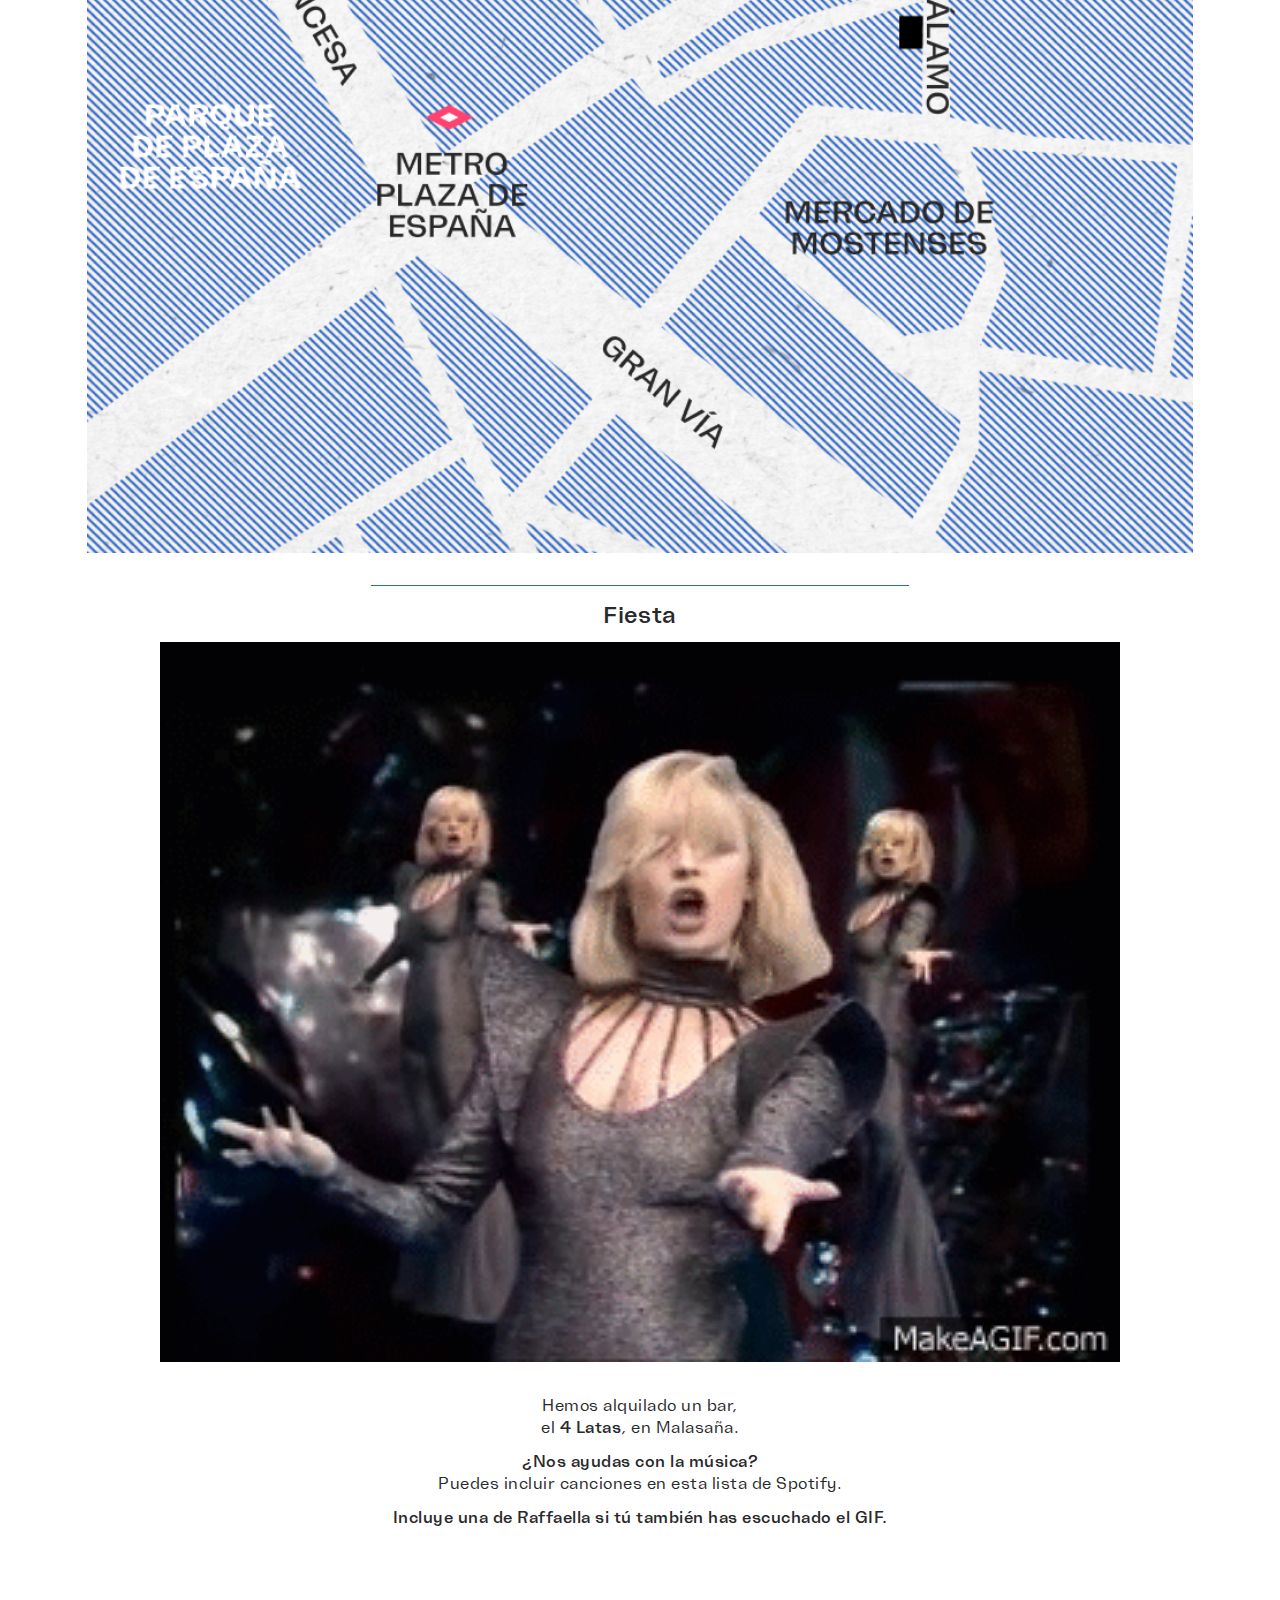
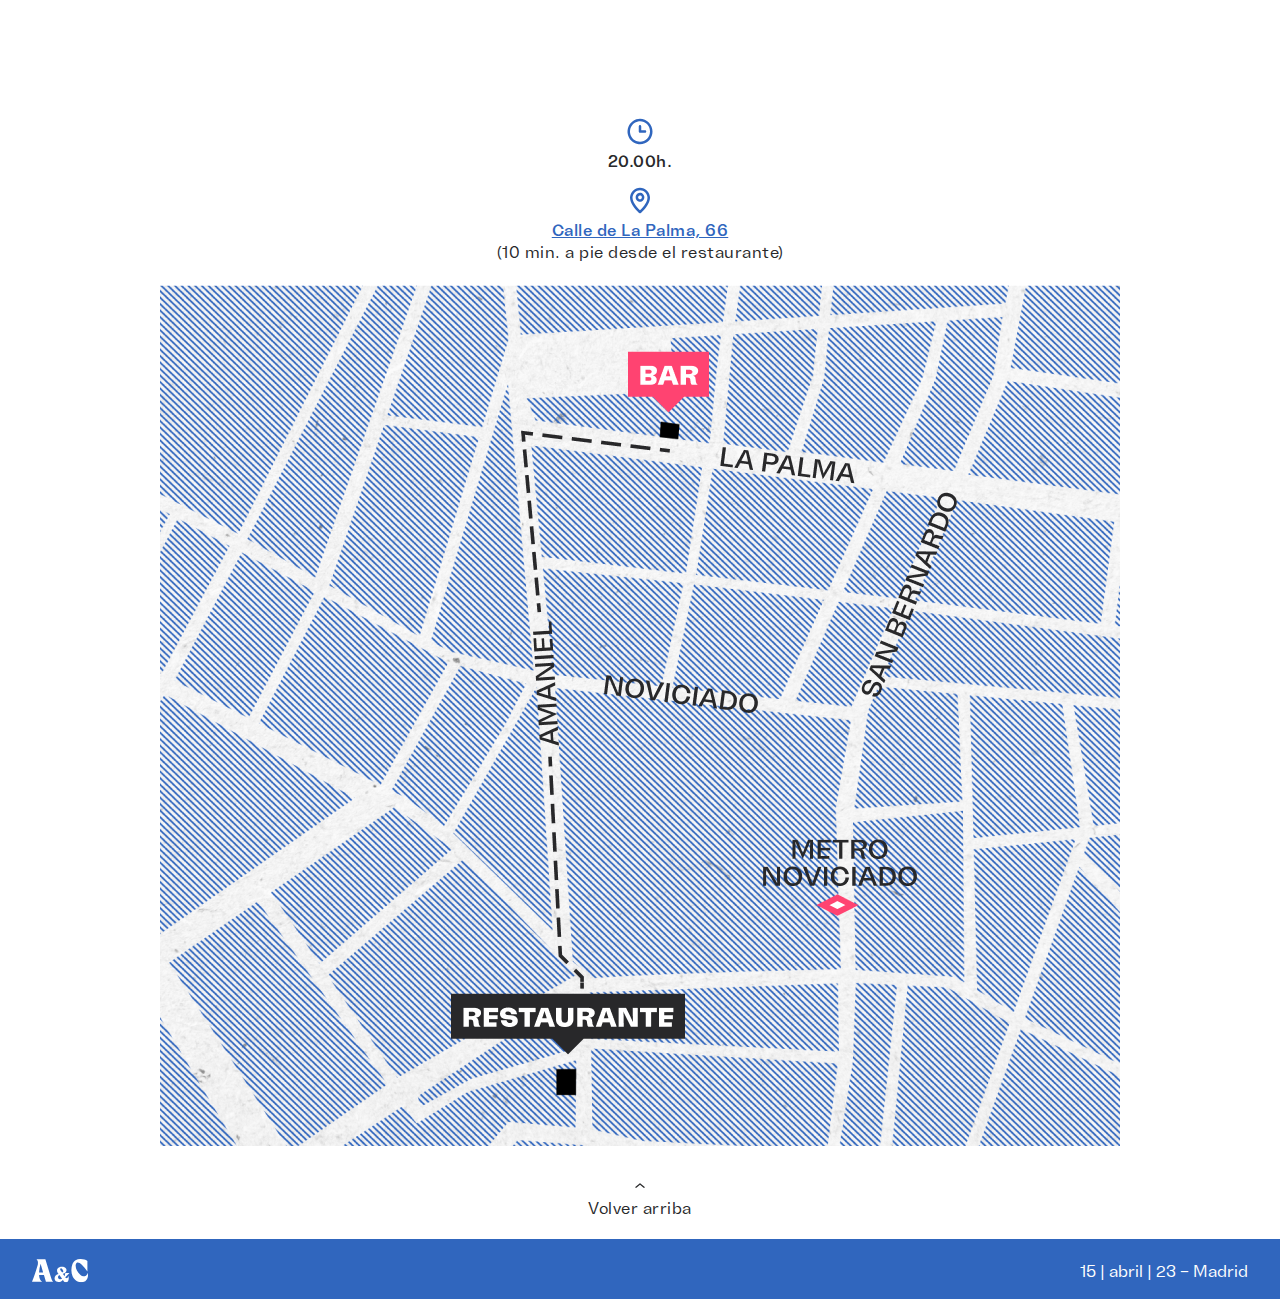
==== commit 4aa8d09a: "Add files via upload" ====
--- a/index.html
+++ b/index.html
@@ -1,43 +1,41 @@
 <!DOCTYPE html>
 <html lang="es">
-        <head>
-            <!-- METADATOS -->  
-            <meta charset="UTF-8">
-            <meta name="viewport" content="width=device-width, initial-scale=1" />
-            <title>A&C | ¡Que me casooo!</title>
-            <!-- CSS -->
-            <link rel="stylesheet" href="styles/styles.css">
-            <link rel="stylesheet" href="styles/fonts-colors.css">
-            <link rel="stylesheet" href="styles/elements.css">
-            <link rel="stylesheet" href="styles/animaciones.css">
-            <!-- JS -->
-            <script  src="https://code.jquery.com/jquery-3.2.1.min.js"></script>
-            <script type="text/javascript" src="script.js"></script>
 
-            <script type='text/javascript' src='scripts/script.js'></script>
-        </head>
-        <body class="align-center">
-          <!-- NAV-->
+<head>
+<!-- METADATOS -->  
+  <meta charset="UTF-8">
+  <meta name="viewport" content="width=device-width, initial-scale=1" />
+  <title>A&C | ¡Que me casooo!</title>
 
-          <nav id="nav-movil-wrap">
-            <ul id="nav-wrap">
-              <li id="nav-item-1"><a href="#"><img src="img/nav-logo-blue.svg"></a></li>
-              <li id="nav-item-2"><a href="#"><img src="img/icon-menu-grey.svg"></a></li>
-            </ul>
-          </nav>
-        
-          <nav id="menu-desplegado" class="">
-            <ul id="nav-wrap">
-              <li id="nav-item-2" class="cerrar"><a href="#"><img src="img/icon-close-grey.svg"></a></li>
-            </ul>
-        
-            <ul id="menu-list-enlaces" class="padding-movil">
-              <li><a href="horas-sitios.html">Sitios&Horas</a></li>
-              <li><a href="confirmacion.html">Confirmar asistencia</a></li>
-              <li><a href="preguntas.html">Preguntas</a></li>
-              <li><a href="no-puedo-ir.html">No puedo ir</a></li>
-            </ul>
-          </nav>
+<!-- CSS -->
+  <link rel="stylesheet" href="styles/styles.css">
+  <link rel="stylesheet" href="styles/fonts-colors.css">
+  <link rel="stylesheet" href="styles/elements.css">
+
+<!-- JS -->
+  <script  src="https://code.jquery.com/jquery-3.2.1.min.js"></script>
+  <script type="text/javascript" src="script.js"></script>
+  <script type='text/javascript' src='scripts/script.js'></script>
+</head>
+
+<body class="align-center">
+
+<!-- NAV CERRADO-->
+  <nav id="nav-movil-wrap">
+    <ul id="nav-wrap">
+      <li id="nav-item-1"><a href="index.html"><img src="img/nav-logo-blue.svg"></a></li>
+      <li id="nav-item-2"><div id="nav-icon3"><span></span><span></span><span></span><span></span></div></li>
+    </ul>
+  </nav>
+
+<!-- NAV DESPLEGADO-->
+  <nav id="menu-desplegado" class="">
+    <ul id="menu-list-enlaces" class="padding-movil">
+      <li><a href="horas-sitios.html">Sitios&Horas</a></li>
+      <li><a href="preguntas.html">Preguntas que no os dejan dormir</a></li>
+      <li><a href="confirmacion.html">Confirmar asistencia</a></li>
+    </ul>
+   </nav>
 
           
 
@@ -82,7 +80,7 @@
 
             <!--SECTION CEREMONIA-->
 
-            <section id="section">
+            <section id="section" class="ceremonia">
               <div id="card-wrap">
                 <div id="separador-wrap" class="padding-movil separador-wrap-sticky"><div id="separador"></div></div>         
                 <div id="card-title" class="padding-movil card-title-sticky"><h3>Ceremonia</h3></div>
@@ -98,7 +96,7 @@
                   </div>
                   <div id="card-detalles" class="padding-top-12">
                     <div id="card-detalles-icon-wrap" class=""><img id="icon-wrap" src="img/icon-pin.svg"></div>
-                    <p><a target=”_blank” href="https://goo.gl/maps/u65ibYWBHu1k1pQo7"><span class="destacado">Paseo de las Chopera, 6-10</span></a><br> (Metro Legazpi)</p>
+                    <p><a target=”_blank” href="https://goo.gl/maps/u65ibYWBHu1k1pQo7"><span class="destacado">Paseo de laº Chopera, 6-10</span></a><br> (Metro Legazpi)</p>
                   </div>
                 </div> 
                 <div id="card-img-wrap" class="8"><img id="card-img" src="img/mapas/ceremonia.png"></div>
@@ -108,7 +106,7 @@
 
             <!--SECTION COMIDA-->
 
-            <section id="section">
+            <section id="section" class="comida">
               <div id="card-wrap">
                 <div id="separador-wrap" class="padding-movil separador-wrap-sticky"><div id="separador"></div></div>         
                 <div id="card-title" class="padding-movil card-title-sticky"><h3>Comida</h3></div>
@@ -133,7 +131,7 @@
 
             <!--SECTION FIESTA-->
 
-            <section id="section">
+            <section id="section" class="fiesta">
               <div id="card-wrap">
                 <div id="separador-wrap" class="padding-movil separador-wrap-sticky"><div id="separador"></div></div>         
                 <div id="card-title" class="padding-movil card-title-sticky"><h3>Fiesta</h3></div>
--- a/styles/elements.css
+++ b/styles/elements.css
@@ -132,28 +132,31 @@
   position:sticky;
   top: 80px;
   z-index: 10;
-  padding-bottom: 13px;
 }
 
 /* SECTION */
 
 #separador {
   background-color: var(--azul);
-  width: 50%;
+  width: 60%;
   height: 1px;
 }
 
 #separador-wrap {
-  background-color: var(--blanco);
-  display: flex;
-  justify-content: center;
+  display: flex;
+  flex-direction: column;
+  align-items: center;
+  padding-top: 20px;
   height: 2px;
-}
-
+
+  background-color: var(--blanco);
+
+}
 .separador-wrap-sticky{
+  display: flex;
   position:sticky;
-  top: 185px;
-  z-index: 9;
+  top: 172px;
+  z-index: 8;
 }
 
 #card-title{
@@ -164,7 +167,7 @@
   padding-top: 16px;
   padding-bottom: 16px;
   position:sticky;
-  top: 185px;
+  top: 190px;
   z-index: 7;
 }
 
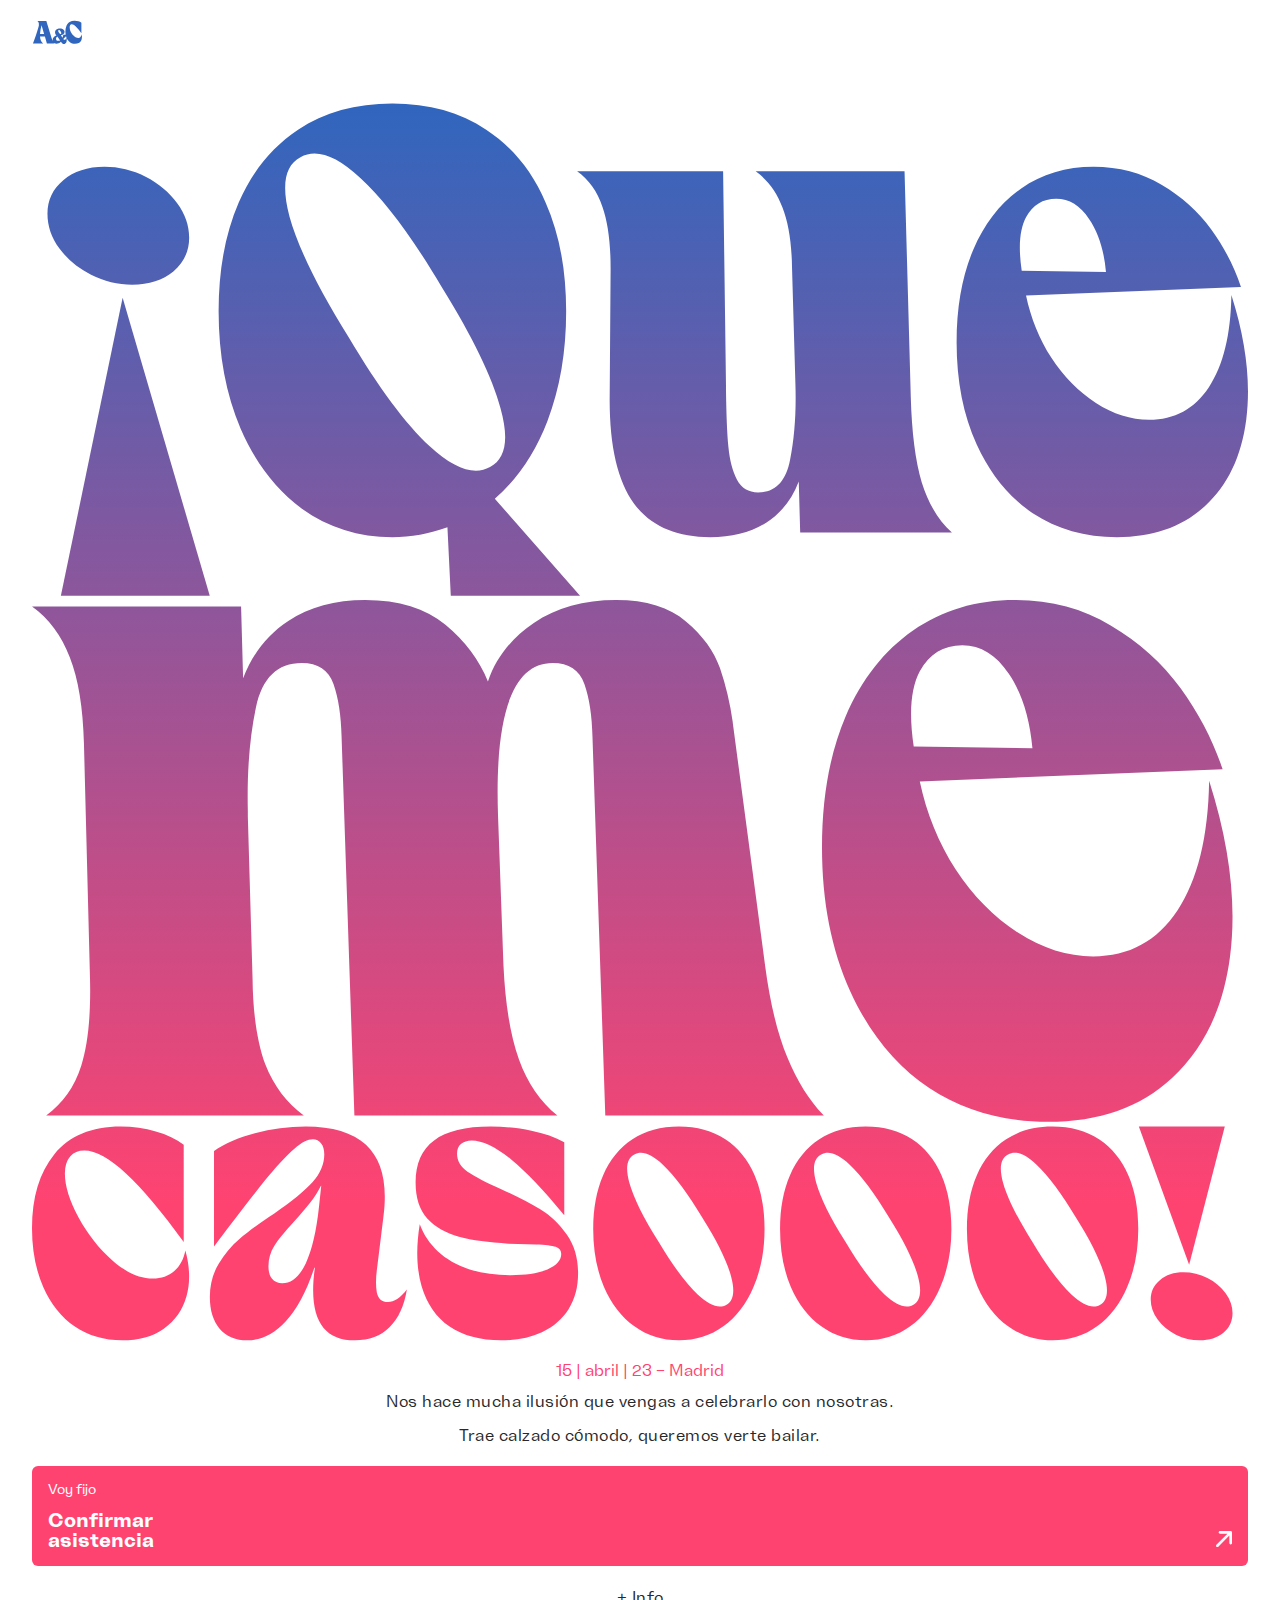
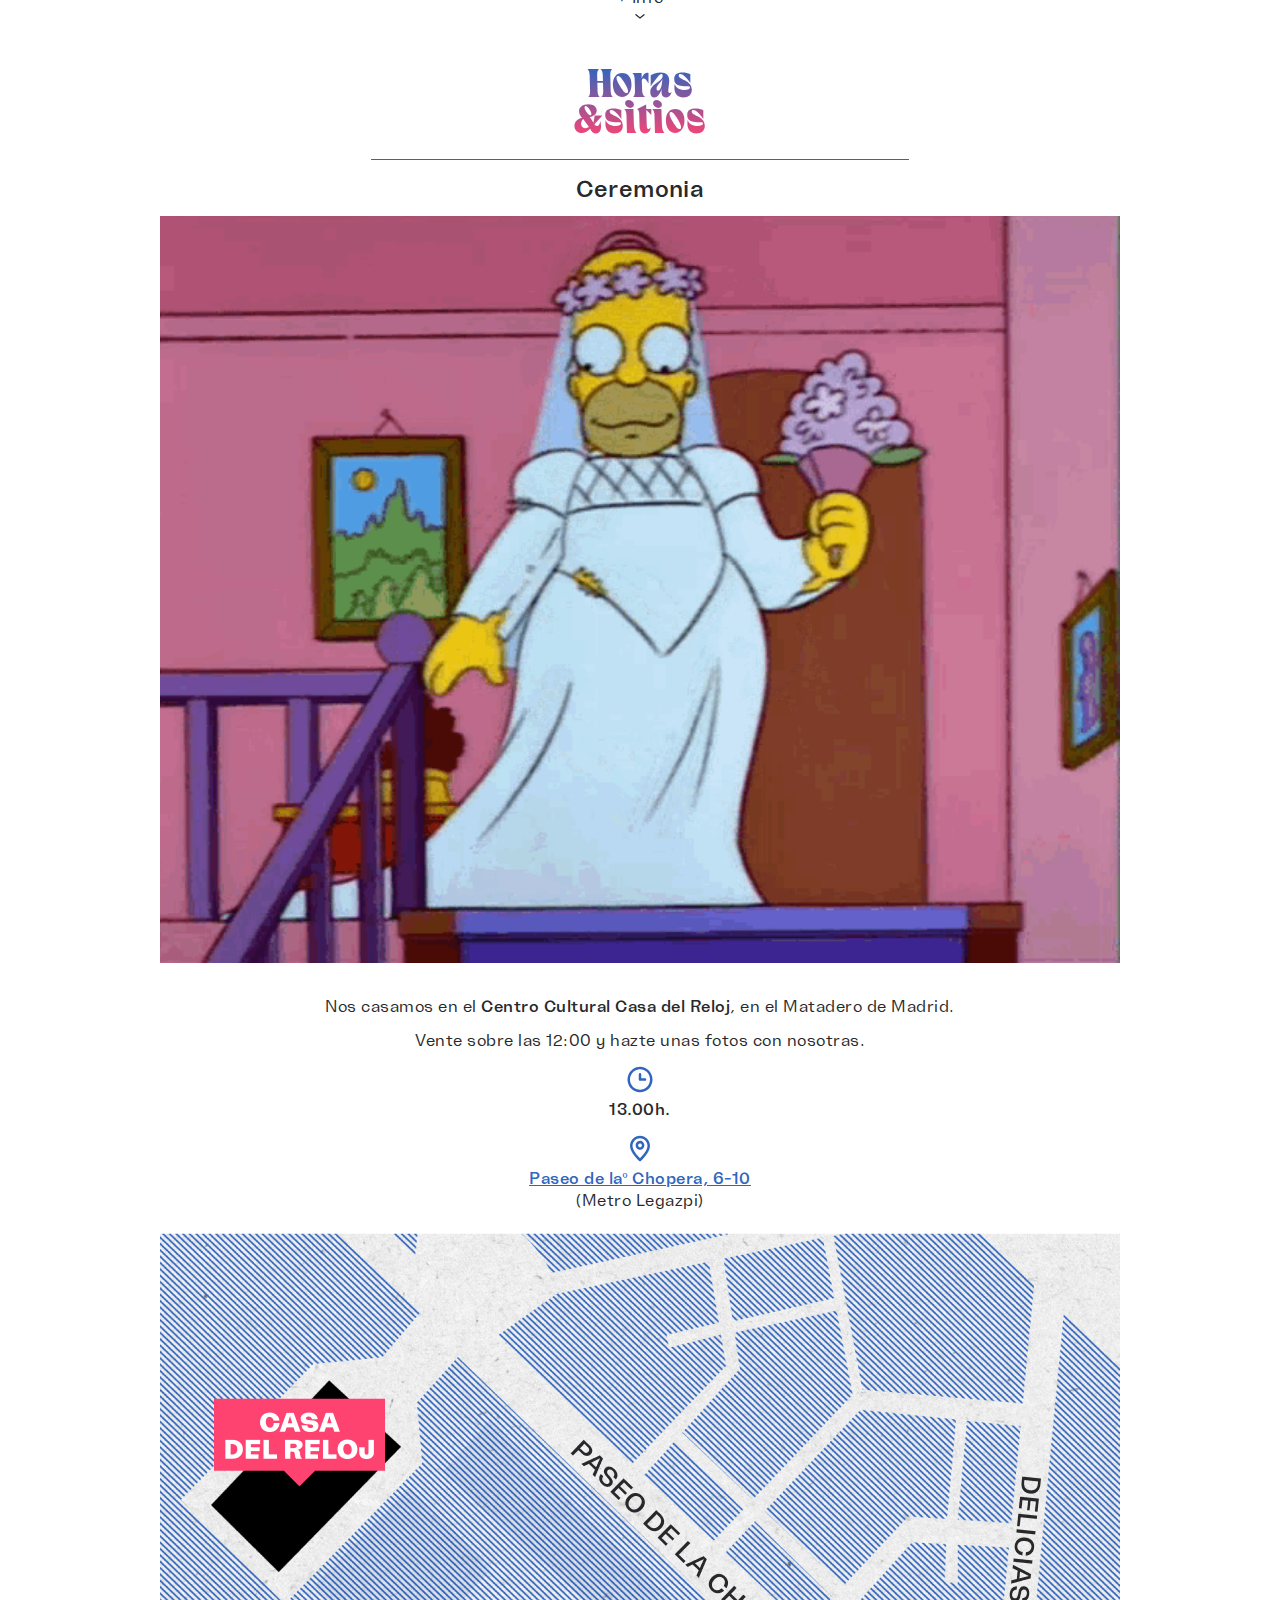
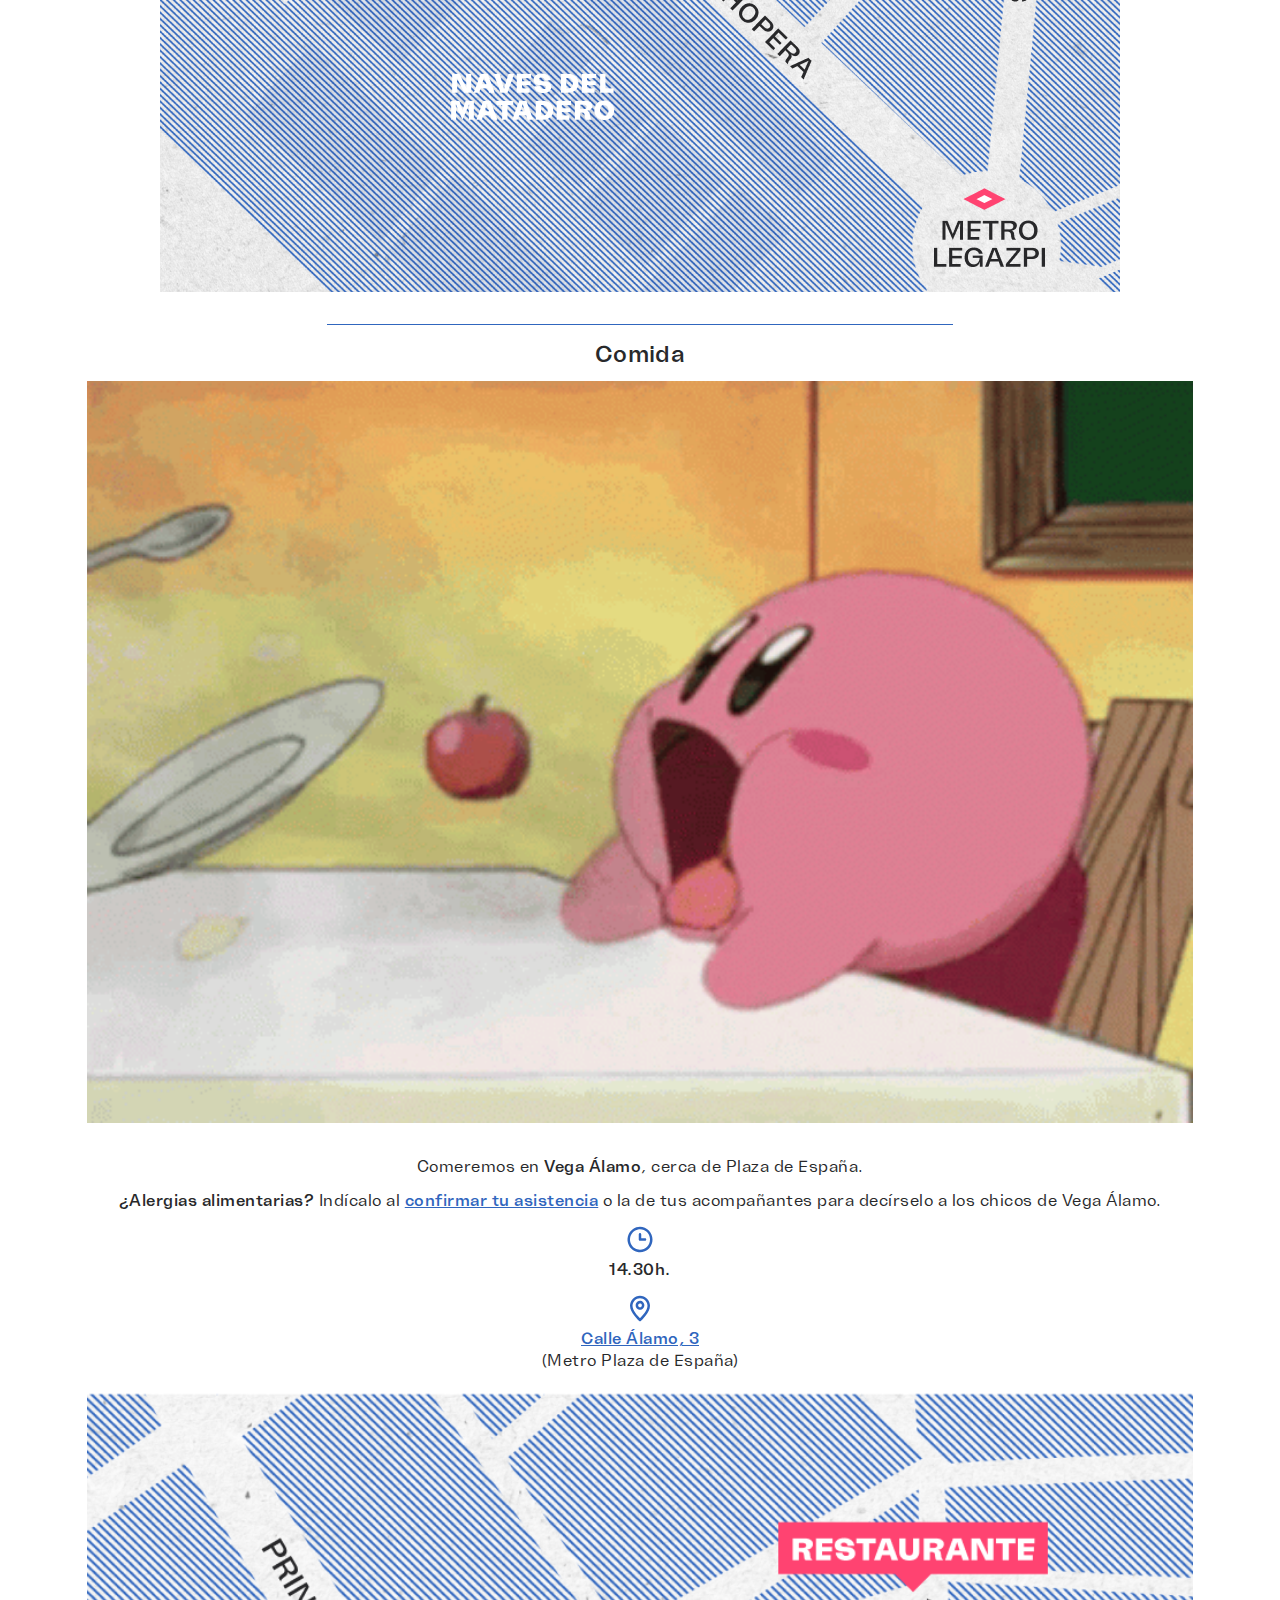
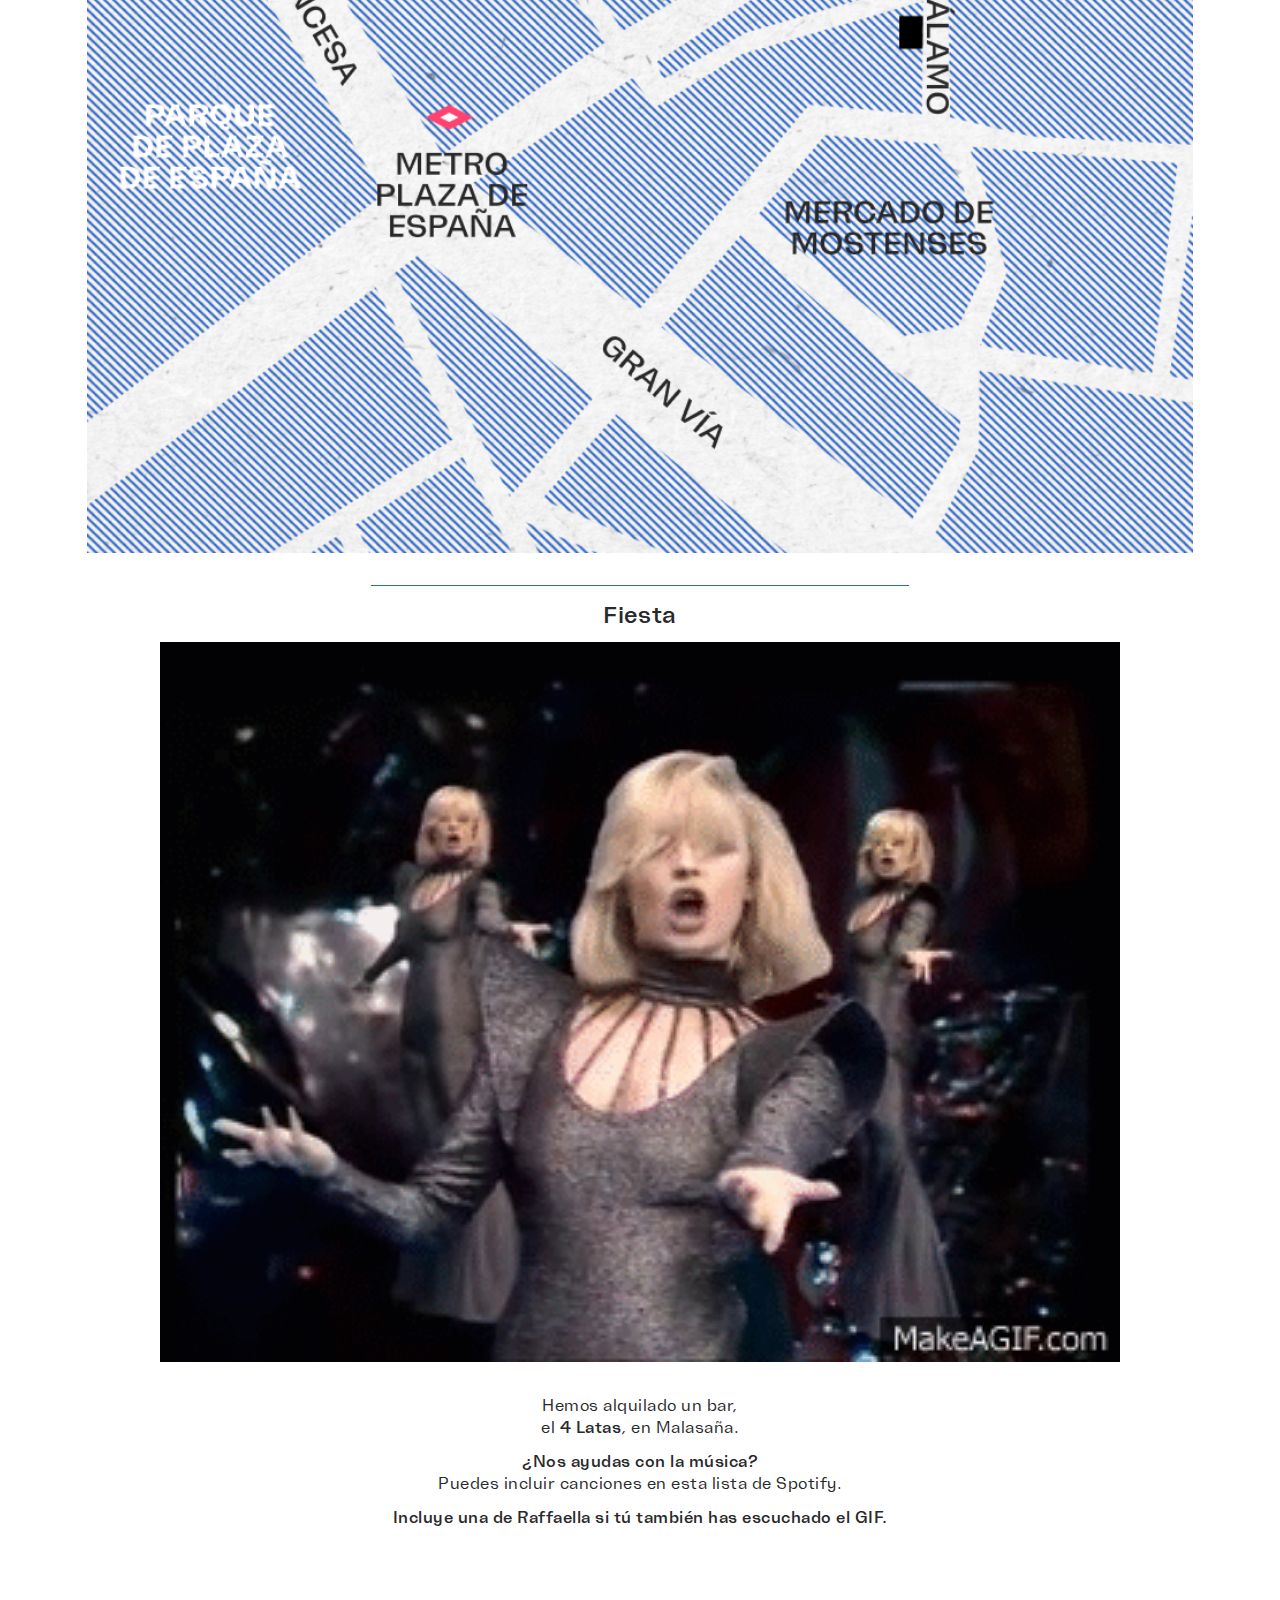
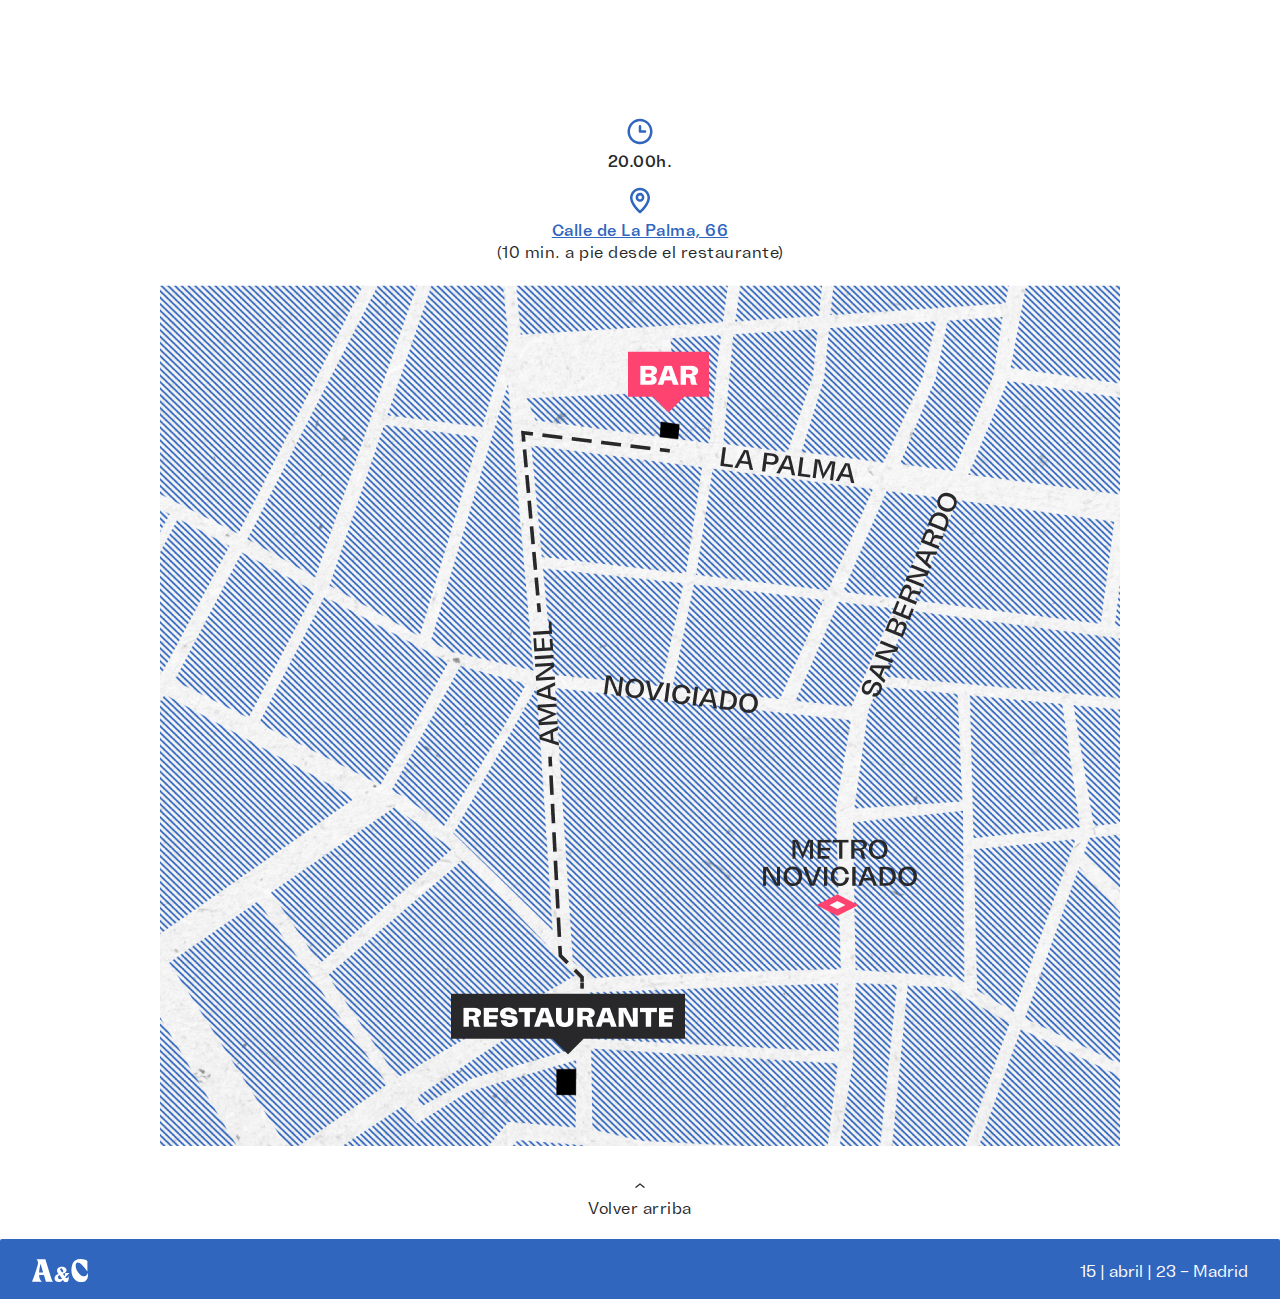
==== commit 892fa17d: "Add files via upload" ====
--- a/index.html
+++ b/index.html
@@ -24,7 +24,7 @@
   <nav id="nav-movil-wrap">
     <ul id="nav-wrap">
       <li id="nav-item-1"><a href="index.html"><img src="img/nav-logo-blue.svg"></a></li>
-      <li id="nav-item-2"><div id="nav-icon3"><span></span><span></span><span></span><span></span></div></li>
+      <li id="nav-item-2"><div id="menu-icono"><span></span><span></span><span></span><span></span></div></li>
     </ul>
   </nav>
 
@@ -32,145 +32,145 @@
   <nav id="menu-desplegado" class="">
     <ul id="menu-list-enlaces" class="padding-movil">
       <li><a href="horas-sitios.html">Sitios&Horas</a></li>
-      <li><a href="preguntas.html">Preguntas que no os dejan dormir</a></li>
+      <li><hr></li>
+      <li><a href="preguntas.html">Preguntas que no <br>os dejan dormir</a></li>
+      <li><hr></li>
       <li><a href="confirmacion.html">Confirmar asistencia</a></li>
     </ul>
    </nav>
 
+
+<!--HERO-->
+  <div id="hero-wrap" class="padding-movil padding-top-100">      
+    <div id="hero-img-wrap"><img id="hero-img" src="img/hero-img.svg"></div>
+    <div class="padding-top-20"><p class="subtitulo">15 | abril | 23 – Madrid </p></div>
+    <div class="padding-top-12"><p class="">Nos hace mucha ilusión que vengas a celebrarlo con nosotras.</p></div>
+    <div class="padding-top-12"><p class="">Trae calzado cómodo, queremos verte bailar.</p></div>
           
+  <!--CTA-->
+    <div id="CTA-wrap" class="padding-top-20">
+      <button id="CTA" class="CTA">
+        <div id="CTA-text-wrap">
+          <p class="antetitulo-CTA">Voy fijo</p>
+          <p class="destacado-CTA">Confirmar asistencia</p>
+        </div>
+      
+        <div id="CTA-icon-wrap"><img id="CTA-icon" src="img/icon-flecha-up-right-white.svg"></div>
+      </button>
+    </div>
+  </div>
 
+<!--+INFO-->  
+  <div id="boton-navegacion-wrap" class="masinfo navegacion">
+      <p>+ Info</p>
+    <img id="boton-navegacion-texto" src="img/icon-flecha-down-black.svg">
+  </div>
+          
+<!--ARTICLE-->
+  <article id="article-wrap">  
 
-          <!--HERO-->
+    <!--TITULO ARTICLE-->
+    <div id="article-title-wrap" class="padding-top-20 article-title-wrap-sticky">
+      <H2>Horas<br>&sitios</H2>
+    </div>
 
-          <div id="hero-wrap" class="padding-movil padding-top-100">      
-            <div id="hero-img-wrap"><img id="hero-img" src="img/hero-img.svg"></div>
-            <div class="padding-top-20"><p class="subtitulo">15 | abril | 23 – Madrid </p></div>
-            <div class="padding-top-12"><p class="">Nos hace mucha ilusión que vengas a celebrarlo con nosotras.</p></div>
-            <div class="padding-top-12"><p class="">Trae calzado cómodo, queremos verte bailar.</p></div>
-          
-              <!--CTA-->
-            <div id="CTA-wrap" class="padding-top-20">
-              <a href="confirmacion.html"><button id="CTA" class="CTA">
-                <div id="CTA-text-wrap">
-                  <p class="antetitulo-CTA">Voy fijo</p>
-                  <p class="destacado-CTA">Confirmar asistencia</p>
-                </div>
-                <div id="CTA-icon-wrap">
-                  <img id="CTA-icon" src="img/icon-flecha-up-right-white.svg">
-                </div>
-              </button></a>
-            </div>
+    <!--SECTION CEREMONIA-->
+    <section id="section" class="ceremonia">
+      <div id="card-wrap">
+        <div id="separador-wrap" class="padding-movil separador-wrap-sticky"><div id="separador"></div></div>         
+        <div id="card-title" class="padding-movil card-title-sticky"><h3>Ceremonia</h3></div>
+        <div id="card-img-wrap" class=""><img id="card-img" src="img/gifs/ceremonia-gif.gif"></div>
+        <div id="card-parrafo" class="padding-movil card-parrafo-sticky">
+        <p class="">Nos casamos en el <span class="destacado">Centro Cultural Casa del Reloj</span>, en el <span clas="destacado">Matadero de Madrid.</span></p>
+        <p class="padding-top-12">Vente sobre las 12:00 y hazte unas fotos con nosotras.</p>
+      </div>
+    
+      <div id="card-detalles-wrap" class="padding-movil padding-top-12">
+        <div id="card-detalles">
+          <div id="card-detalles-icon-wrap"><img id="icon-wrap" src="img/icon-reloj.svg"></div>
+          <p class=""><span class="destacado">13.00h.</span></p>
+        </div>
+
+        <div id="card-detalles" class="padding-top-12">
+          <div id="card-detalles-icon-wrap" class=""><img id="icon-wrap" src="img/icon-pin.svg"></div>
+          <p><a target=”_blank” href="https://goo.gl/maps/u65ibYWBHu1k1pQo7"><span class="destacado">Paseo de laº Chopera, 6-10</span></a><br> (Metro Legazpi)</p>
+        </div>
+      </div> 
+
+      <div id="card-img-wrap" class="8"><img id="card-img" src="img/mapas/ceremonia.png"></div>
+    </section>
+
+    <!--SECTION COMIDA-->
+    <section id="section" class="comida">
+      <div id="card-wrap">
+        <div id="separador-wrap" class="padding-movil separador-wrap-sticky"><div id="separador"></div></div>         
+        <div id="card-title" class="padding-movil card-title-sticky"><h3>Comida</h3></div>
+        <div id="card-img-wrap"><img id="card-img" src="img/gifs/comida-gif.gif"></div>
+        <div id="card-parrafo" class="padding-movil card-parrafo-sticky">
+        <p>Comeremos en <span class="destacado">Vega Álamo</span>, cerca de Plaza de España.</span></p>
+        <p class="padding-top-12"><span class="destacado">¿Alergias alimentarias?</span> Indícalo al <a class="link destacado" href="confirmacion.html">confirmar tu asistencia</a> o la de tus acompañantes para decírselo a los chicos de Vega Álamo.</p>
+      </div>
+    
+      <div id="card-detalles-wrap" class="padding-movil padding-top-12">
+        <div id="card-detalles">
+          <div id="card-detalles-icon-wrap"><img id="icon-wrap" src="img/icon-reloj.svg"></div>
+          <p><span class="destacado">14.30h.</span></p>
+        </div>
+    
+        <div id="card-detalles" class="padding-top-12">
+          <div id="card-detalles-icon-wrap" class=""><img id="icon-wrap" src="img/icon-pin.svg"></div>
+            <p><a target="_blank" href="https://goo.gl/maps/mJgGymQUWRbmG4EM8"><span class="destacado">Calle Álamo, 3</a><br></span> (Metro Plaza de España)</p>
           </div>
-        <!--+INFO-->
+        </div> 
+  
+      <div id="card-img-wrap" class="8"><img id="card-img" src="img/mapas/comida.png"></div>
+    </section>
 
-        <div id="boton-navegacion-wrap" class="arriba navegacion">
-          <a href="#article-wrap" id="boton-navegacion-texto"><p class="">+ Info</p></a>
-          <img id="boton-navegacion-texto" class="" src="img/icon-flecha-down-black.svg">
+    <!--SECTION FIESTA-->
+    <section id="section" class="fiesta">
+      <div id="card-wrap">
+        <div id="separador-wrap" class="padding-movil separador-wrap-sticky"><div id="separador"></div></div>         
+        <div id="card-title" class="padding-movil card-title-sticky"><h3>Fiesta</h3></div>
+        <div id="card-img-wrap" class=""><img id="card-img" src="img/gifs/fiesta-gif.gif"></div>
+        <div id="card-parrafo" class="padding-movil card-parrafo-sticky">
+          <p>Hemos alquilado un bar, <br>el <span class="destacado">4 Latas</span>, en Malasaña.</span></p>
+          <p class="padding-top-12"><span class="destacado">¿Nos ayudas con la música?</span><br>Puedes incluir canciones en esta lista de Spotify.</p>
+          <p class="padding-top-12"><span class="destacado">Incluye una de Raffaella si tú también has escuchado el GIF.</p>
         </div>
-          
-          <!--ARTICLE-->
-          
-          <article id="article-wrap" class="">   
+      
+        <div id="card-element" class="padding-movil padding-top-12">
+          <iframe style="border-radius:2px" src="https://open.spotify.com/embed/playlist/5xgXIl0fHeho10DEBsDcEc?utm_source=generator&theme=0" width="100%" height="152" frameBorder="0" allowfullscreen="" allow="autoplay; clipboard-write; encrypted-media; fullscreen; picture-in-picture" loading="lazy"></iframe>
+        </div>
 
-          <!--TITULO ARTICLE-->
+        <div id="card-detalles-wrap" class="padding-movil padding-top-12">
+          <div id="card-detalles">
+            <div id="card-detalles-icon-wrap"><img id="icon-wrap" src="img/icon-reloj.svg"></div>
+            <p class=""><span class="destacado">20.00h.</span></p>
+          </div>
+      
+        <div id="card-detalles" class="padding-top-12">
+          <div id="card-detalles-icon-wrap" class=""><img id="icon-wrap" src="img/icon-pin.svg"></div>
+          <p><a target="_blank" href="https://www.google.com/maps/place/4+Latas+Bar/@40.4268403,-3.7085308,17z/data=!3m1!4b1!4m6!3m5!1s0xd4228640d7398b3:0x566f73e7b87647a4!8m2!3d40.4268403!4d-3.7085308!16s%2Fg%2F1hhhp87l5?coh=164777&entry=tt"><span class="destacado">Calle de La Palma, 66</span></a><br> (10 min. a pie desde el restaurante)</p>
+        </div>
+      </div> 
+    
+      <div id="card-img-wrap" class="8"><img id="card-img" src="img/mapas/fiesta.png"></div>
+    </section>
+  </article>
 
-          <div id="article-title-wrap" class="padding-top-20 article-title-wrap-sticky">
-            <H2>Horas<br>&sitios</H2>
-          </div>
+  <!--ARRIBA -->
+    <div id="boton-navegacion-wrap" class="arriba navegacion">
+      <img id="boton-navegacion-texto" src="img/icon-flecha-up-black.svg">
+      <p>Volver arriba</p>
+    </div>
+</body>
 
-            <!--SECTION CEREMONIA-->
+<!--FOOTER-->
+<footer id="footer-movil-wrap">
+  <ul id="footer-wrap">
+    <li id="footer-item"><a href="#"><img src="img/nav-logo-blanco.svg"></a></li>
+    <li id="footer-item"><div class=""><p class="subtitulo">15 | abril | 23 – Madrid</p></div></li>
+  </ul>
+</footer>
 
-            <section id="section" class="ceremonia">
-              <div id="card-wrap">
-                <div id="separador-wrap" class="padding-movil separador-wrap-sticky"><div id="separador"></div></div>         
-                <div id="card-title" class="padding-movil card-title-sticky"><h3>Ceremonia</h3></div>
-                <div id="card-img-wrap" class=""><img id="card-img" src="img/gifs/ceremonia-gif.gif"></div>
-                <div id="card-parrafo" class="padding-movil card-parrafo-sticky">
-                  <p class="">Nos casamos en el <span class="destacado">Centro Cultural Casa del Reloj</span>, en el <span clas="destacado">Matadero de Madrid.</span></p>
-                  <p class="padding-top-12">Vente sobre las 12:00 y hazte unas fotos con nosotras.</p>
-                </div>
-                <div id="card-detalles-wrap" class="padding-movil padding-top-12">
-                  <div id="card-detalles">
-                    <div id="card-detalles-icon-wrap"><img id="icon-wrap" src="img/icon-reloj.svg"></div>
-                    <p class=""><span class="destacado">13.00h.</span></p>
-                  </div>
-                  <div id="card-detalles" class="padding-top-12">
-                    <div id="card-detalles-icon-wrap" class=""><img id="icon-wrap" src="img/icon-pin.svg"></div>
-                    <p><a target=”_blank” href="https://goo.gl/maps/u65ibYWBHu1k1pQo7"><span class="destacado">Paseo de laº Chopera, 6-10</span></a><br> (Metro Legazpi)</p>
-                  </div>
-                </div> 
-                <div id="card-img-wrap" class="8"><img id="card-img" src="img/mapas/ceremonia.png"></div>
-              </div>
-            </section>
-
-
-            <!--SECTION COMIDA-->
-
-            <section id="section" class="comida">
-              <div id="card-wrap">
-                <div id="separador-wrap" class="padding-movil separador-wrap-sticky"><div id="separador"></div></div>         
-                <div id="card-title" class="padding-movil card-title-sticky"><h3>Comida</h3></div>
-                <div id="card-img-wrap" class=""><img id="card-img" src="img/gifs/comida-gif.gif"></div>
-                <div id="card-parrafo" class="padding-movil card-parrafo-sticky">
-                  <p class="">Comeremos en <span class="destacado">Vega Álamo</span>, cerca de Plaza de España.</span></p>
-                  <p class="padding-top-12"><span class="destacado">¿Alergias alimentarias?</span> Indícalo al <a class="link destacado" href="confirmacion.html">confirmar tu asistencia</a> o la de tus acompañantes para decírselo a los chicos de Vega Álamo.</p>
-                </div>
-                <div id="card-detalles-wrap" class="padding-movil padding-top-12">
-                  <div id="card-detalles">
-                    <div id="card-detalles-icon-wrap"><img id="icon-wrap" src="img/icon-reloj.svg"></div>
-                    <p class=""><span class="destacado">14.30h.</span></p>
-                  </div>
-                  <div id="card-detalles" class="padding-top-12">
-                    <div id="card-detalles-icon-wrap" class=""><img id="icon-wrap" src="img/icon-pin.svg"></div>
-                    <p><a target="_blank" href="https://goo.gl/maps/mJgGymQUWRbmG4EM8"><span class="destacado">Calle Álamo, 3</a><br></span> (Metro Plaza de España)</p>
-                  </div>
-                </div> 
-                <div id="card-img-wrap" class="8"><img id="card-img" src="img/mapas/comida.png"></div>
-              </div>
-            </section>
-
-            <!--SECTION FIESTA-->
-
-            <section id="section" class="fiesta">
-              <div id="card-wrap">
-                <div id="separador-wrap" class="padding-movil separador-wrap-sticky"><div id="separador"></div></div>         
-                <div id="card-title" class="padding-movil card-title-sticky"><h3>Fiesta</h3></div>
-                <div id="card-img-wrap" class=""><img id="card-img" src="img/gifs/fiesta-gif.gif"></div>
-                <div id="card-parrafo" class="padding-movil card-parrafo-sticky">
-                  <p class="">Hemos alquilado un bar, <br>el <span class="destacado">4 Latas</span>, en Malasaña.</span></p>
-                  <p class="padding-top-12"><span class="destacado">¿Nos ayudas con la música?</span><br>Puedes incluir canciones en esta lista de Spotify.</p>
-                  <p class="padding-top-12"><span class="destacado">Incluye una de Raffaella si tú también has escuchado el GIF.</p>
-                </div>
-                <div id="card-element" class="padding-movil padding-top-12">
-                  <iframe style="border-radius:2px" src="https://open.spotify.com/embed/playlist/5xgXIl0fHeho10DEBsDcEc?utm_source=generator&theme=0" width="100%" height="152" frameBorder="0" allowfullscreen="" allow="autoplay; clipboard-write; encrypted-media; fullscreen; picture-in-picture" loading="lazy"></iframe>
-                </div>
-                <div id="card-detalles-wrap" class="padding-movil padding-top-12">
-                  <div id="card-detalles">
-                    <div id="card-detalles-icon-wrap"><img id="icon-wrap" src="img/icon-reloj.svg"></div>
-                    <p class=""><span class="destacado">20.00h.</span></p>
-                  </div>
-                  <div id="card-detalles" class="padding-top-12">
-                    <div id="card-detalles-icon-wrap" class=""><img id="icon-wrap" src="img/icon-pin.svg"></div>
-                    <p><a target="_blank" href="https://www.google.com/maps/place/4+Latas+Bar/@40.4268403,-3.7085308,17z/data=!3m1!4b1!4m6!3m5!1s0xd4228640d7398b3:0x566f73e7b87647a4!8m2!3d40.4268403!4d-3.7085308!16s%2Fg%2F1hhhp87l5?coh=164777&entry=tt"><span class="destacado">Calle de La Palma, 66</span></a><br> (10 min. a pie desde el restaurante)</p>
-                  </div>
-                </div> 
-                <div id="card-img-wrap" class="8"><img id="card-img" src="img/mapas/fiesta.png"></div>
-              </div>
-            </section>
-
-          </article>
-
-        <!--ARRIBA -->
-          <div id="boton-navegacion-wrap" class="arriba navegacion">
-            <img id="boton-navegacion-texto" class="" src="img/icon-flecha-up-black.svg">
-            <a href="#top" id="boton-navegacion-texto"><p class="">Volver arriba</p></a>
-          </div>
-        </body>
-        <!--FOOTER-->
-        <footer id="footer-movil-wrap">
-          <ul id="footer-wrap">
-            <li id="footer-item"><a href="#"><img src="img/nav-logo-blanco.svg"></a></li>
-            <li id="footer-item"><div class=""><p class="subtitulo">15 | abril | 23 – Madrid</p></div></li>
-          </ul>
-        </footer>
 </html>--- a/styles/fonts-colors.css
+++ b/styles/fonts-colors.css
@@ -6,6 +6,7 @@
   --rosa: #FF4371;
   --amarillo: #FABC2A;
   --azul: #3066BE;
+  --grisclaro: #92959c;
   --degradado: linear-gradient(0deg, #FF4371 11.01%, #3066BE 100%);
 }
 
--- a/styles/elements.css
+++ b/styles/elements.css
@@ -1,4 +1,80 @@
 /*NAV MOVIL*/
+
+
+#nav-icon3 {
+  width: 24px;
+  height: 18px;
+  position: relative;
+  margin: 0 auto;
+  -webkit-tran20orm: rotate(0deg);
+  -moz-transform: rotate(0deg);
+  -o-transform: rotate(0deg);
+  transform: rotate(0deg);
+  -webkit-transition: .5s ease-in-out;
+  -moz-transition: .5s ease-in-out;
+  -o-transition: .5s ease-in-out;
+  transition: .5s ease-in-out;
+  cursor: pointer;
+}
+
+#nav-icon3 span {
+  display: block;
+  position: absolute;
+  height: 4px;
+  width: 100%;
+  background: var(--azul);
+  border-radius: 9px;
+  opacity: 1;
+  left: 0;
+  -webkit-transform: rotate(0deg);
+  -moz-transform: rotate(0deg);
+  -o-transform: rotate(0deg);
+  transform: rotate(0deg);
+  -webkit-transition: .25s ease-in-out;
+  -moz-transition: .25s ease-in-out;
+  -o-transition: .25s ease-in-out;
+  transition: .25s ease-in-out;
+}
+
+/* Icon 3 */
+
+#nav-icon3 span:nth-child(1) {
+  top: 0px;
+}
+
+#nav-icon3 span:nth-child(2),#nav-icon3 span:nth-child(3) {
+  top: 8px;
+}
+
+#nav-icon3 span:nth-child(4) {
+  top: 16px;
+}
+
+#nav-icon3.open span:nth-child(1) {
+  top: 0px;
+  width: 0%;
+  left: 50%;
+}
+
+#nav-icon3.open span:nth-child(2) {
+  -webkit-transform: rotate(45deg);
+  -moz-transform: rotate(45deg);
+  -o-transform: rotate(45deg);
+  transform: rotate(45deg);
+}
+
+#nav-icon3.open span:nth-child(3) {
+  -webkit-transform: rotate(-45deg);
+  -moz-transform: rotate(-45deg);
+  -o-transform: rotate(-45deg);
+  transform: rotate(-45deg);
+}
+
+#nav-icon3.open span:nth-child(4) {
+  top: 16px;
+  width: 0%;
+  left: 50%;
+}
 
 #nav-movil-wrap {
   background-color: var(--blanco);
@@ -32,24 +108,24 @@
   background-color: var(--blanco);
   position:         fixed;
   top:              0;
-  width:            65%;
+  width:            100%;
+  height: 100%;
   left:             0;
   padding-top:      20px;
   padding-bottom:   20px;
-  height:           100vh;
-  z-index:          1;
-  transition:       transform .5s;
-  transform:        translateX(154%);
+  height:           ;
+  z-index:          20;
+  transition:       transform .7s;
+  transform:        translateY(-100%);
   
   }
   
   #menu-desplegado.visible{
-  transform:        translateX(54%);
+  transform:        translateY(0%);
   }
   
   #menu-list-enlaces {
   padding-top:        20%;
-  height:             80%;
   display:            flex;
   flex-direction:     column;
   }
@@ -58,12 +134,16 @@
   width:              100%;
   border-bottom:      solid 1px var(--azul);
   padding-top:        20px;
-  padding-bottom:     20px;
-  
+  padding-bottom:     20px;  
   font-size:          16px;
   font-weight:        200;
   color:              var(--azul)
   }
+
+  #menu-list-enlaces a{
+  text-decoration: none;
+  font-weight: 300;
+    }
 
 /*HERO*/
 
@@ -241,6 +321,8 @@
   padding-top:      20px;
   padding-bottom:   20px;
   height:           20px;
+  border-top-right-radius: 2px;
+  border-top-left-radius: 2px;
   }
   
   #footer-wrap {
@@ -261,17 +343,4 @@
 
   #footer-wrap p {
     color: var(--blanco);
-  }
-
-  .formulario-wrap {
-    
-  }
-
-  #formulario {
-    border: none; 
-    padding: none;
-    height: 100vh;
-    width: 100%;
-    overflow: hidden;
-    
   }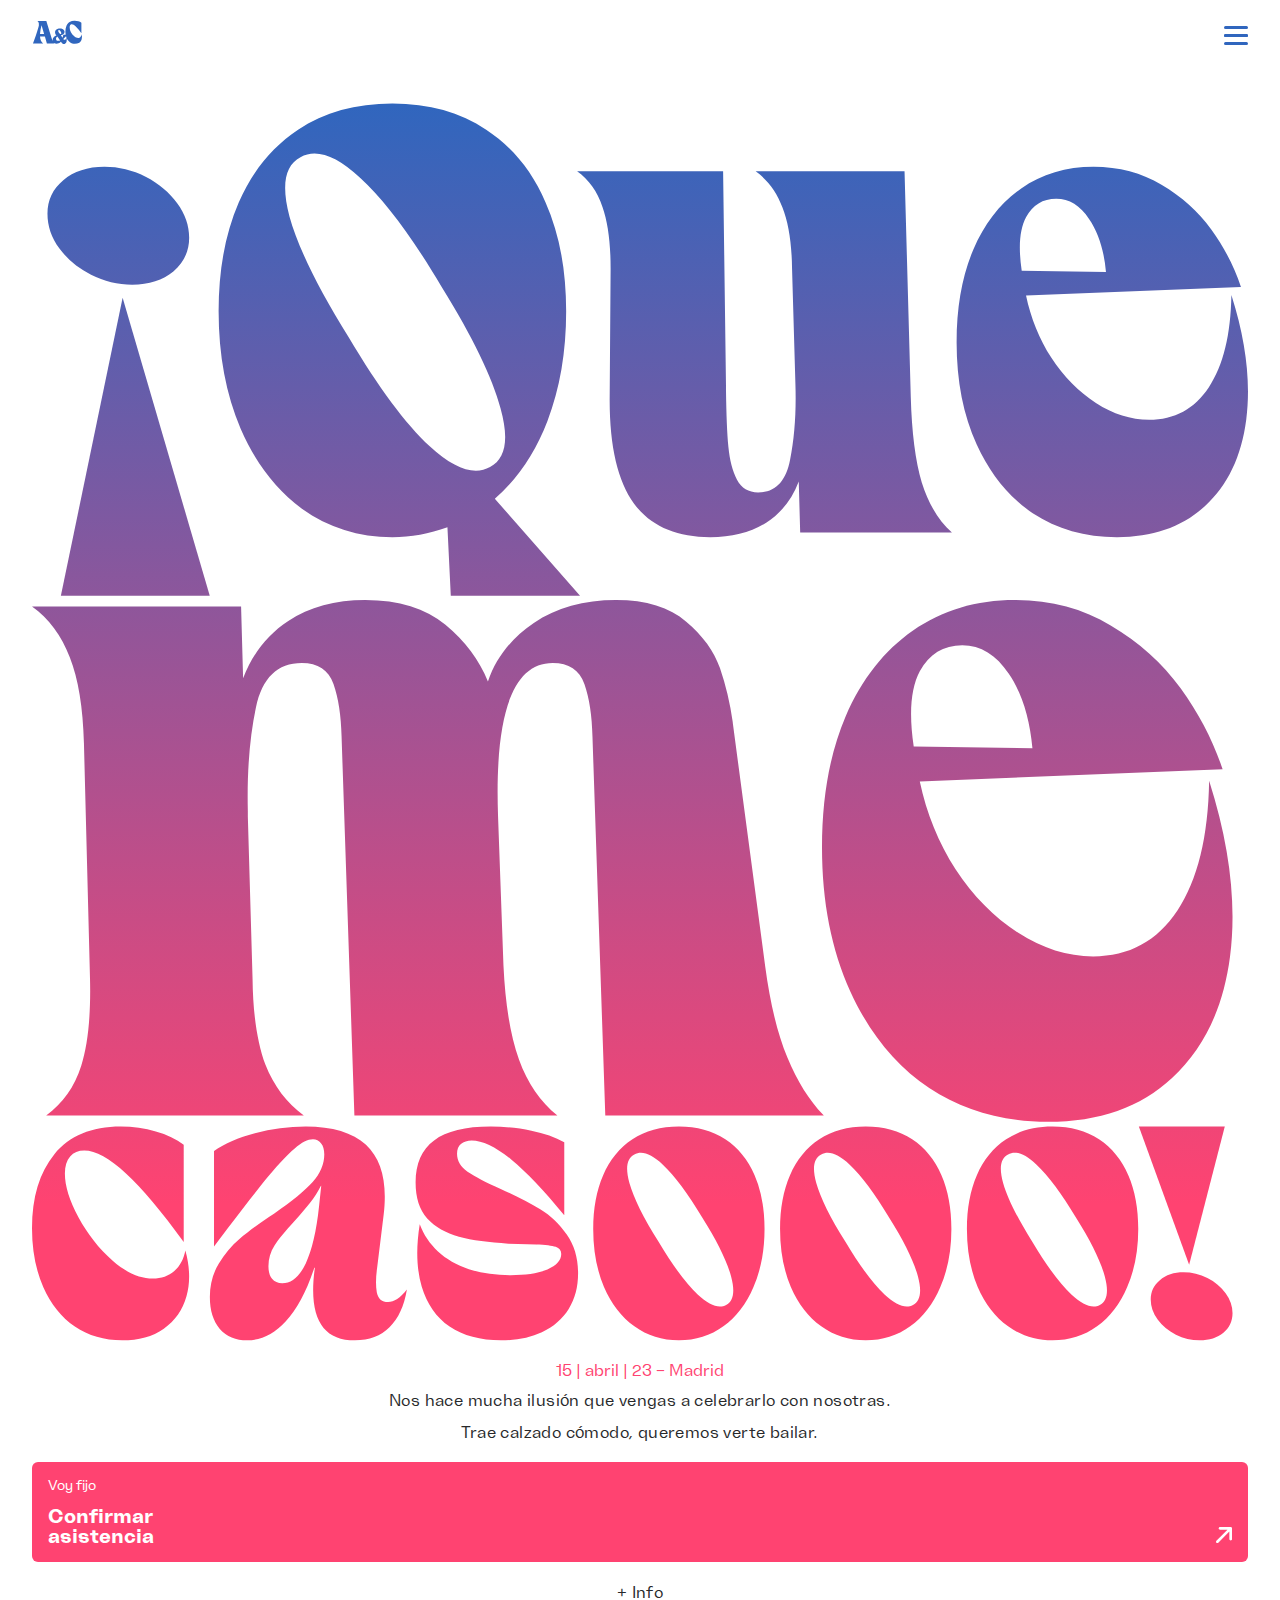
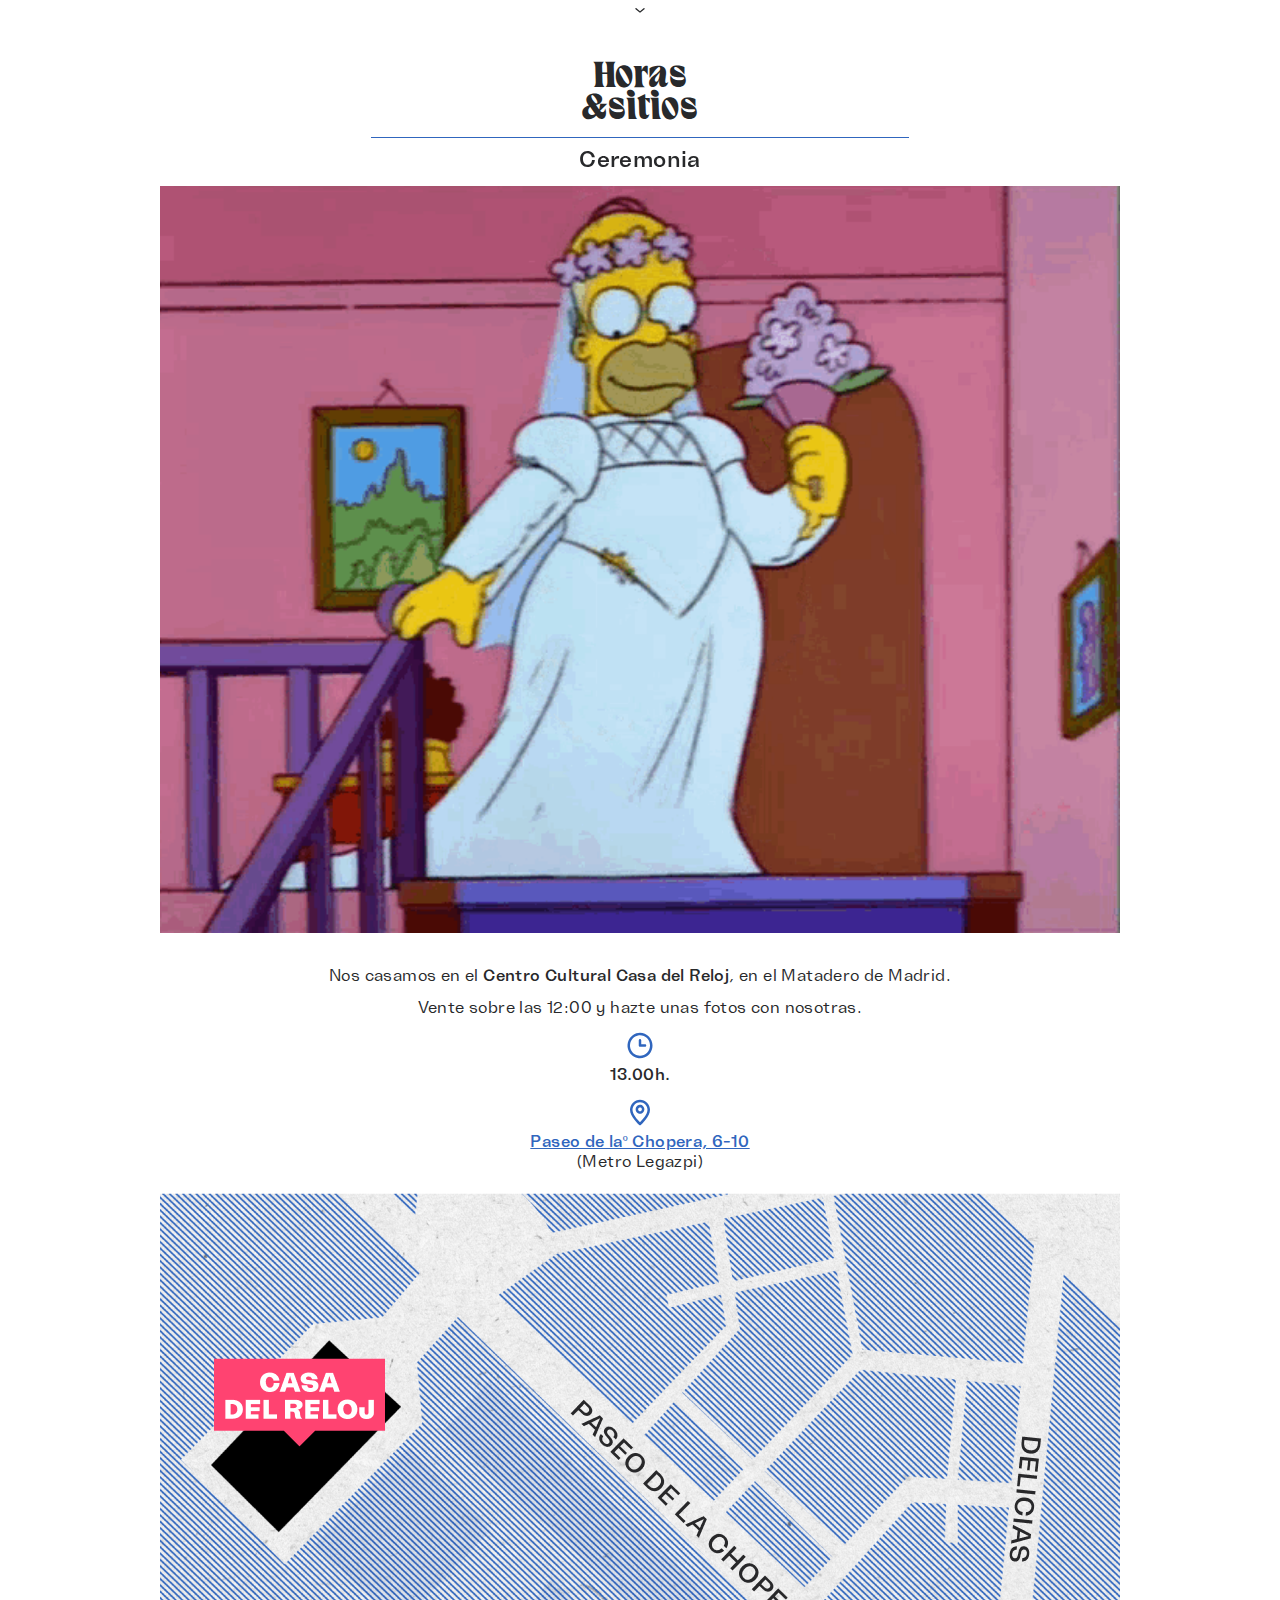
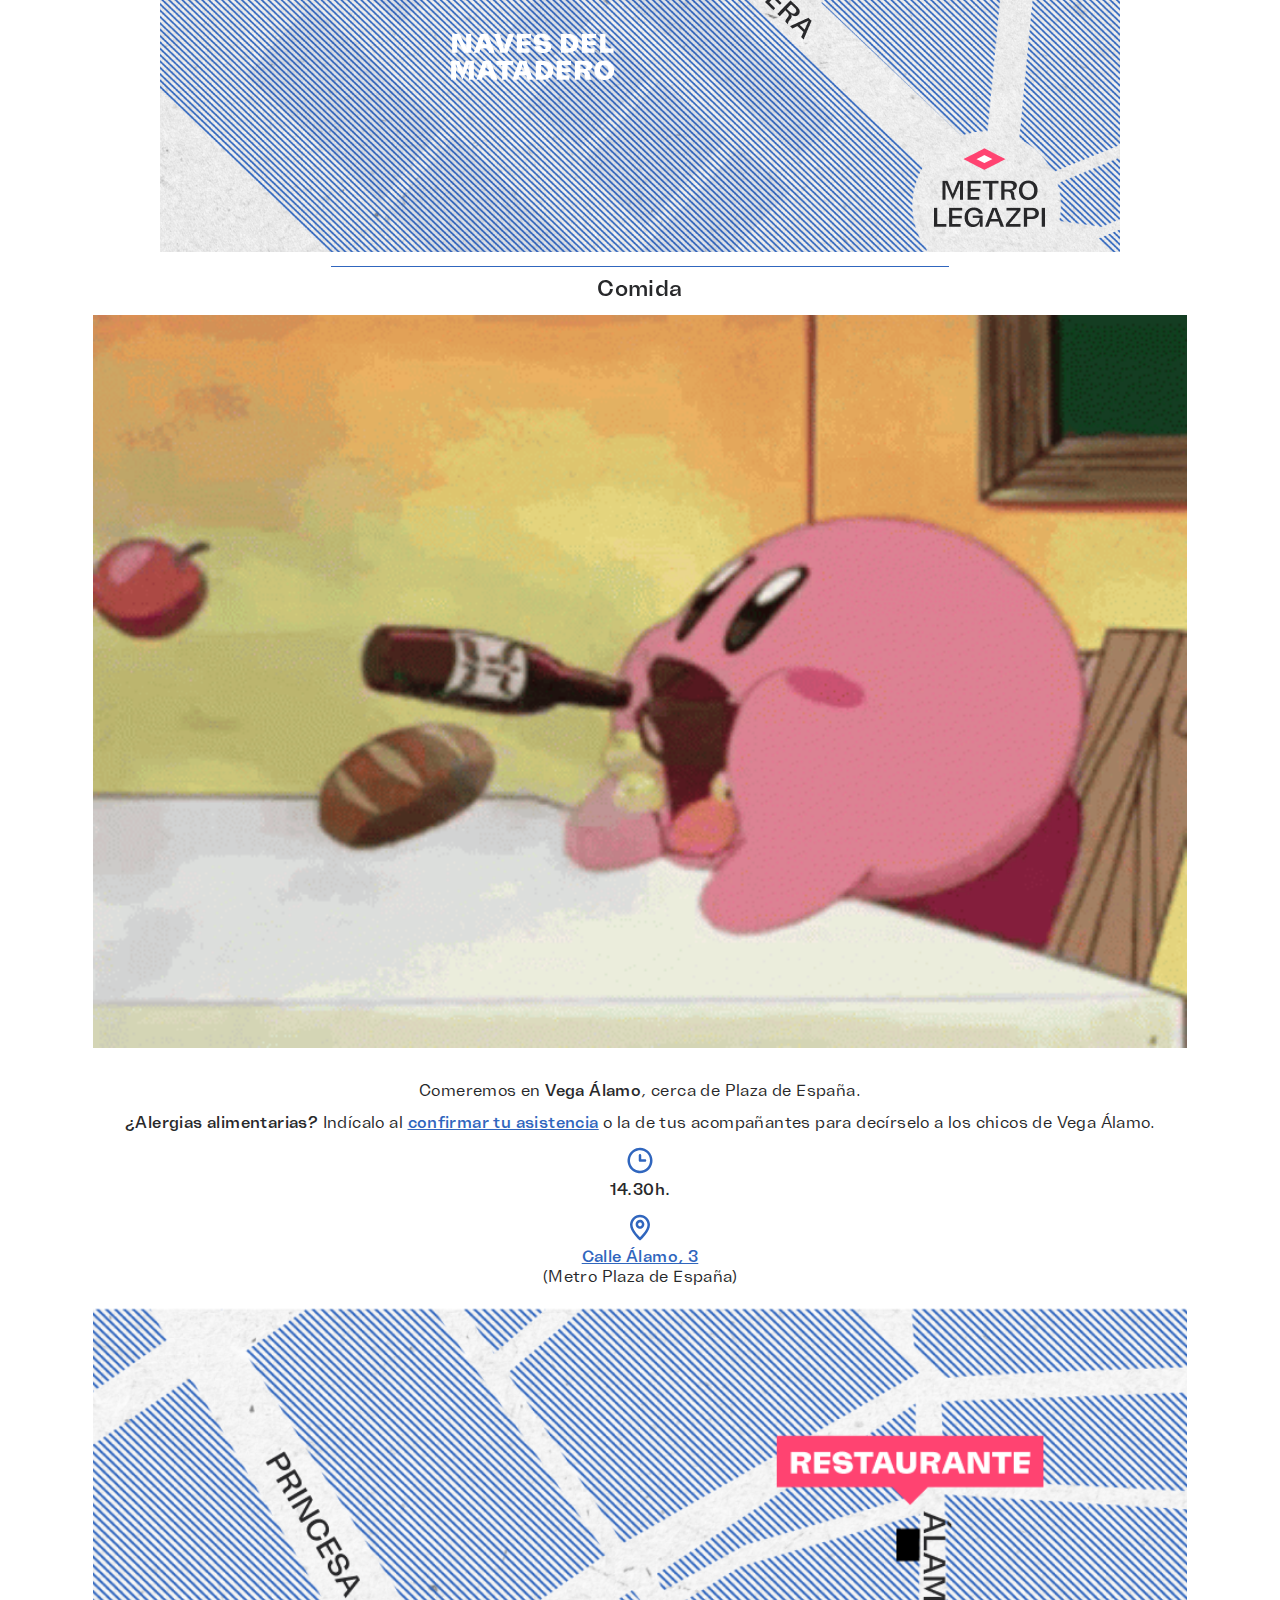
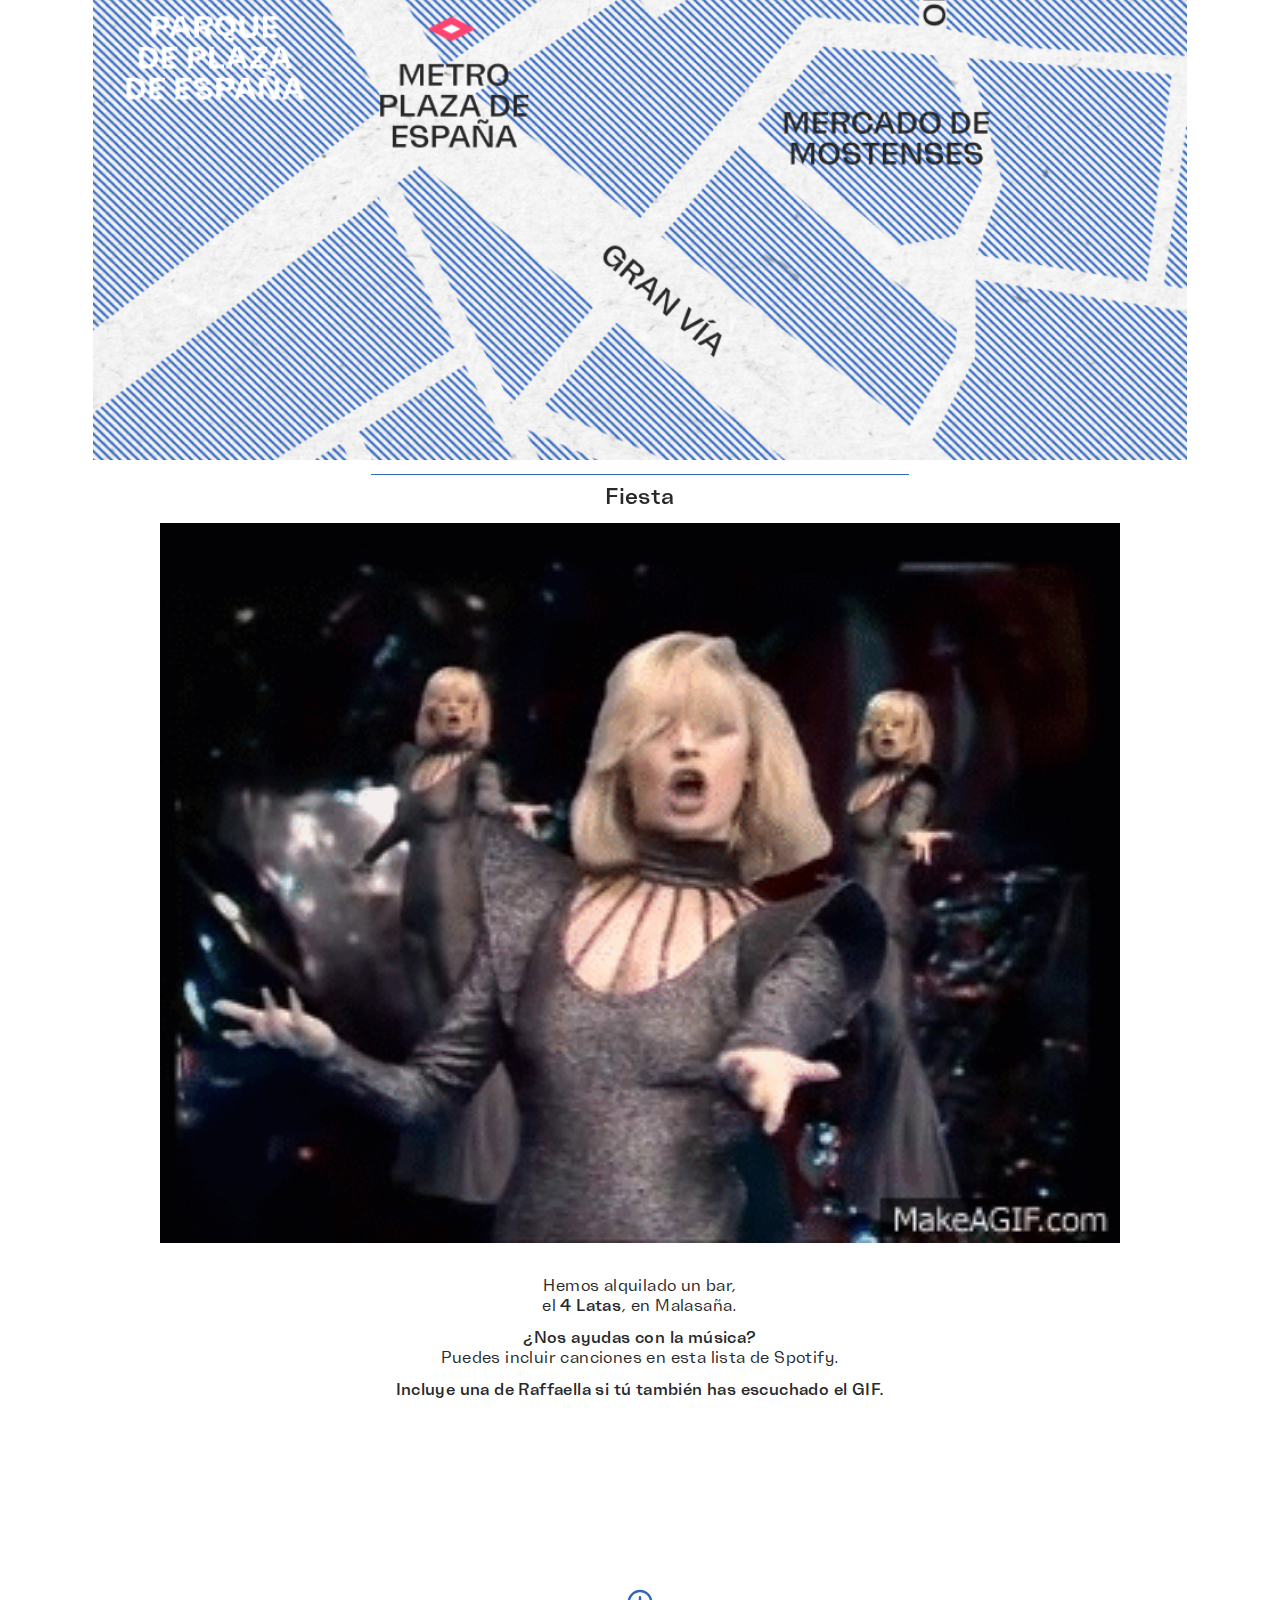
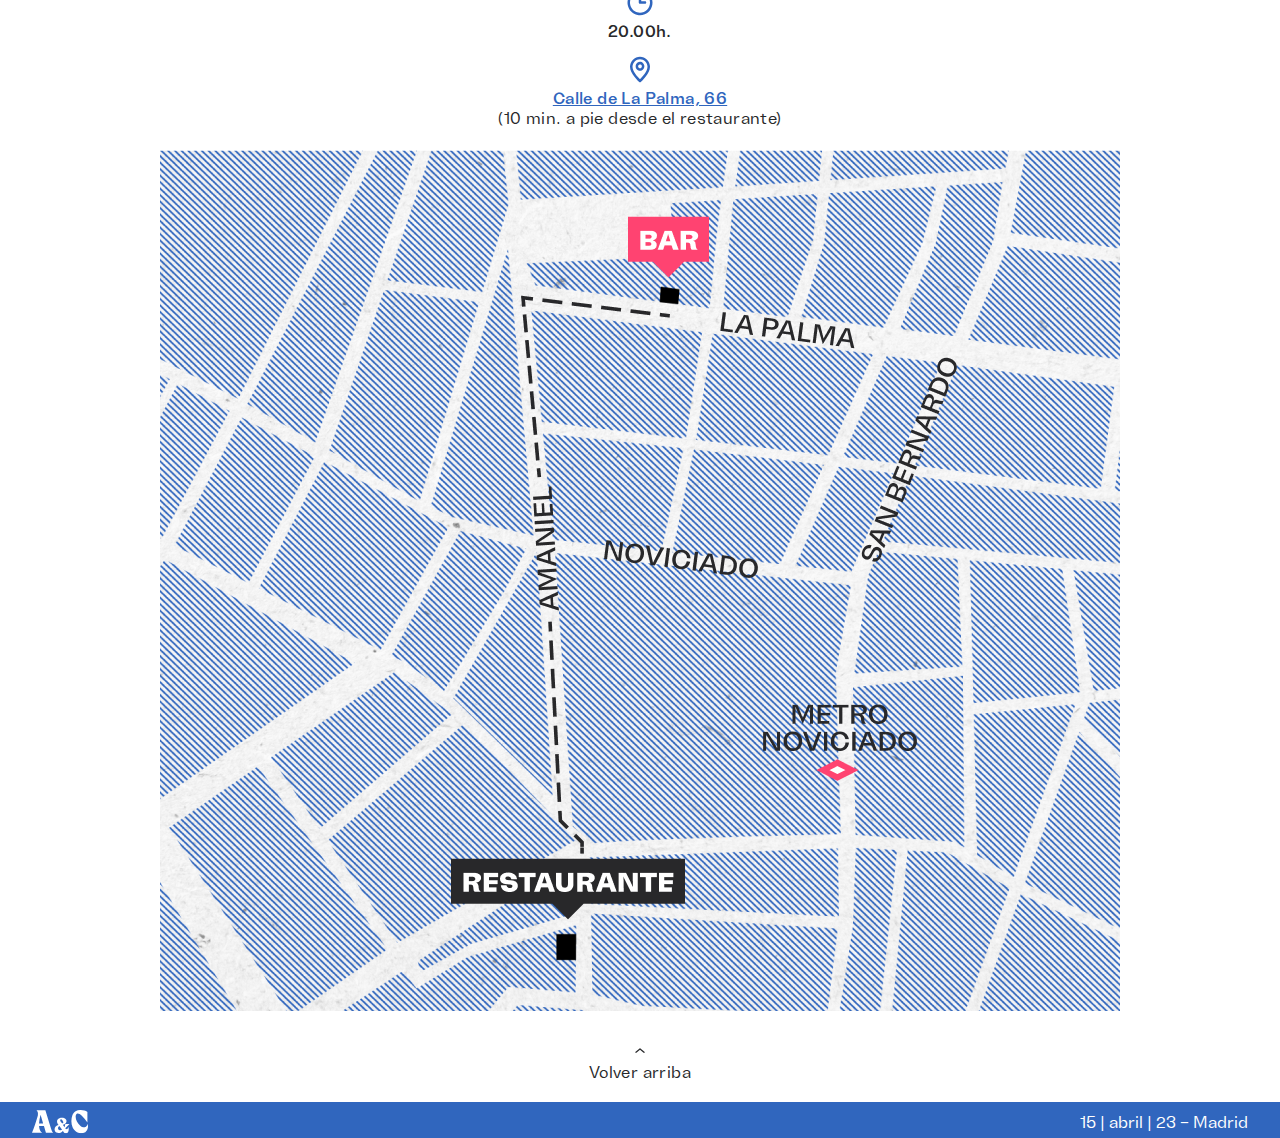
==== commit 12c3ca49: "Add files via upload" ====
--- a/index.html
+++ b/index.html
@@ -63,7 +63,7 @@
 <!--+INFO-->  
   <div id="boton-navegacion-wrap" class="masinfo navegacion">
       <p>+ Info</p>
-    <img id="boton-navegacion-texto" src="img/icon-flecha-down-black.svg">
+    <img id="boton-navegacion-texto" src="img/icon-flecha-abajo-black.svg">
   </div>
           
 <!--ARTICLE-->
--- a/styles/styles.css
+++ b/styles/styles.css
@@ -48,25 +48,22 @@
 /*ESTILOS DE TEXTO*/
 
 p{
-margin:           0;
-padding:          0;
 font-family:      "Freizeit";
 font-size:        16px;
 font-weight:      200;
-line-height:      22px;
-letter-spacing:   .5px;
+line-height:      20px;
+letter-spacing:   .4px;
+
+margin:           0;
+padding:          0;
 }
 
 h2 {
 font-family:      "Gela";
-font-size:        36px;
+font-size:        32px;
 font-weight:      400;
 line-height:      100%;
 letter-spacing:   .8px;
-background:        linear-gradient(0deg, #FF4371 0%, #3066BE 100%);
--webkit-background-clip:  text;
--webkit-text-fill-color:  transparent;
-background-clip:          text;
 
 margin:            0;
 padding:           0;
@@ -75,11 +72,23 @@
 h3 {
 color:            var(--gris);
 font-family:      "Freizeit";
-font-size:        23px;
+font-size:        22px;
 font-weight:      300;
 line-height:      100%;
 letter-spacing:   .4px;
 
+margin:           0;
+padding:          0;
+}
+
+h4 {
+color:            var(--gris);
+font-family:      "Freizeit";
+font-size:        16px;
+font-weight:      300;
+line-height:      20px;
+letter-spacing:   .7px;
+  
 margin:           0;
 padding:          0;
 }
@@ -132,6 +141,9 @@
   text-decoration: none;
 }
 
+#boton-navegacion-wrap:hover{
+  cursor: pointer;
+}
 
 html {
   scroll-behavior: smooth;
--- a/styles/fonts-colors.css
+++ b/styles/fonts-colors.css
@@ -6,9 +6,7 @@
   --rosa: #FF4371;
   --amarillo: #FABC2A;
   --azul: #3066BE;
-  --grisclaro: #92959c;
-  --degradado: linear-gradient(0deg, #FF4371 11.01%, #3066BE 100%);
-}
+  --grisclaro: #e3e5e8;}
 
 /*TIPOGRAFIAS*/
 
--- a/styles/elements.css
+++ b/styles/elements.css
@@ -1,79 +1,77 @@
 /*NAV MOVIL*/
-
-
-#nav-icon3 {
-  width: 24px;
-  height: 18px;
-  position: relative;
-  margin: 0 auto;
-  -webkit-tran20orm: rotate(0deg);
-  -moz-transform: rotate(0deg);
-  -o-transform: rotate(0deg);
-  transform: rotate(0deg);
+#menu-icono {
+  width:              24px;
+  height:             18px;
+  position:           relative;
+  margin:             0 auto;
+  -webkit-transform:  rotate(0deg);
+  -moz-transform:     rotate(0deg);
+  -o-transform:       rotate(0deg);
+  transform:          rotate(0deg);
   -webkit-transition: .5s ease-in-out;
-  -moz-transition: .5s ease-in-out;
-  -o-transition: .5s ease-in-out;
-  transition: .5s ease-in-out;
-  cursor: pointer;
-}
-
-#nav-icon3 span {
-  display: block;
-  position: absolute;
-  height: 4px;
-  width: 100%;
-  background: var(--azul);
-  border-radius: 9px;
-  opacity: 1;
-  left: 0;
-  -webkit-transform: rotate(0deg);
-  -moz-transform: rotate(0deg);
-  -o-transform: rotate(0deg);
-  transform: rotate(0deg);
+  -moz-transition:    .5s ease-in-out;
+  -o-transition:      .5s ease-in-out;
+  transition:         .5s ease-in-out;
+  cursor:             pointer;
+}
+
+#menu-icono span {
+  display:            block;
+  position:           absolute;
+  height:             3px;
+  width:              100%;
+  background:         var(--azul);
+  border-radius:      9px;
+  opacity:            1;
+  left:               0;
+  -webkit-transform:  rotate(0deg);
+  -moz-transform:     rotate(0deg);
+  -o-transform:       rotate(0deg);
+  transform:          rotate(0deg);
   -webkit-transition: .25s ease-in-out;
-  -moz-transition: .25s ease-in-out;
-  -o-transition: .25s ease-in-out;
-  transition: .25s ease-in-out;
+  -moz-transition:    .25s ease-in-out;
+  -o-transition:      .25s ease-in-out;
+  transition:         .25s ease-in-out;
 }
 
 /* Icon 3 */
 
-#nav-icon3 span:nth-child(1) {
-  top: 0px;
-}
-
-#nav-icon3 span:nth-child(2),#nav-icon3 span:nth-child(3) {
-  top: 8px;
-}
-
-#nav-icon3 span:nth-child(4) {
-  top: 16px;
-}
-
-#nav-icon3.open span:nth-child(1) {
-  top: 0px;
-  width: 0%;
-  left: 50%;
-}
-
-#nav-icon3.open span:nth-child(2) {
-  -webkit-transform: rotate(45deg);
-  -moz-transform: rotate(45deg);
-  -o-transform: rotate(45deg);
-  transform: rotate(45deg);
-}
-
-#nav-icon3.open span:nth-child(3) {
-  -webkit-transform: rotate(-45deg);
-  -moz-transform: rotate(-45deg);
-  -o-transform: rotate(-45deg);
-  transform: rotate(-45deg);
-}
-
-#nav-icon3.open span:nth-child(4) {
-  top: 16px;
-  width: 0%;
-  left: 50%;
+#menu-icono span:nth-child(1) {
+  top:                 0px;
+}
+
+#menu-icono span:nth-child(2),#menu-icono span:nth-child(3) {
+  top:                8px;
+}
+
+#menu-icono span:nth-child(4) {
+  top:                16px;
+}
+
+#menu-icono.open span:nth-child(1) {
+  top:                0px;
+  width:              0%;
+  left:               50%;
+}
+
+#menu-icono.open span:nth-child(2) {
+  -webkit-transform:  rotate(45deg);
+  -moz-transform:     rotate(45deg);
+  -o-transform:       rotate(45deg);
+  transform:          rotate(45deg);
+}
+
+#menu-icono.open span:nth-child(3) {
+  -webkit-transform:  rotate(-45deg);
+  -moz-transform:     rotate(-45deg);
+  -o-transform:       rotate(-45deg);
+  transform:          rotate(-45deg);
+}
+
+#menu-icono.open span:nth-child(4) {
+  top:                16px;
+  width:              0%;
+  left:               50%;
 }
 
 #nav-movil-wrap {
@@ -85,39 +83,45 @@
   padding-top:      20px;
   padding-bottom:   20px;
   height:           40px;
-  z-index: 1000;
-  }
-  
-  #nav-wrap {
+  z-index:          1000;
+}
+  
+#nav-wrap {
   line-height:      0;
   display:          flex;
   justify-content:  flex-end;
   align-items:      flex-end;
-  }
+}
   
   #nav-item-1 {
-  padding-left:       32px;
-  margin-right: auto;
+  padding-left:      32px;
+  margin-right:      auto;
   }
     
   #nav-item-2 {
-  padding-right:      32px;
+  padding-right:     32px;
   }
   
   #menu-desplegado{
-  background-color: var(--blanco);
+  display:          flex;
+  flex-direction:   column;
+  justify-content:  flex-start;
   position:         fixed;
   top:              0;
   width:            100%;
-  height: 100%;
+  height:           100%;
   left:             0;
   padding-top:      20px;
   padding-bottom:   20px;
-  height:           ;
   z-index:          20;
   transition:       transform .7s;
   transform:        translateY(-100%);
-  
+  background-color: RGBa(255, 255, 255, 0.92);
+  }
+
+  #menu-desplegado hr{
+  border: solid 1px var(--grisclaro);
+  width: 30%;
   }
   
   #menu-desplegado.visible{
@@ -132,18 +136,16 @@
   
   #menu-list-enlaces li{
   width:              100%;
-  border-bottom:      solid 1px var(--azul);
-  padding-top:        20px;
-  padding-bottom:     20px;  
+  padding-top:        12px;
+  padding-bottom:     12px;  
+  }
+
+  #menu-list-enlaces a{
+  text-decoration:    none;
+  font-weight:        200;
   font-size:          16px;
-  font-weight:        200;
   color:              var(--azul)
   }
-
-  #menu-list-enlaces a{
-  text-decoration: none;
-  font-weight: 300;
-    }
 
 /*HERO*/
 
@@ -206,6 +208,8 @@
 #article-title-wrap {
   background-color: var(--blanco);
   width: 100%;
+
+  padding-bottom: 10px;
 }
 
 .article-title-wrap-sticky{
@@ -226,8 +230,7 @@
   display: flex;
   flex-direction: column;
   align-items: center;
-  padding-top: 20px;
-  height: 2px;
+  justify-content: flex-start;
 
   background-color: var(--blanco);
 
@@ -235,8 +238,11 @@
 .separador-wrap-sticky{
   display: flex;
   position:sticky;
-  top: 172px;
+  top: 174px;
   z-index: 8;
+
+  padding-top: 2px; 
+  padding-bottom: 10px;
 }
 
 #card-title{
@@ -244,10 +250,9 @@
 }
 
 .card-title-sticky{
-  padding-top: 16px;
   padding-bottom: 16px;
   position:sticky;
-  top: 190px;
+  top: 187px;
   z-index: 7;
 }
 
@@ -264,7 +269,6 @@
 #card-parrafo {
   background-color: var(--blanco);
   padding-top: 20px;
-
 }
 
 #card-detalles-wrap {
@@ -314,15 +318,13 @@
 
 #footer-movil-wrap {
   background-color: var(--azul);
-  /*position:         fixed;
-  bottom:              0;*/
+  bottom:           0;
   width:            100%;
   left:             0;
-  padding-top:      20px;
-  padding-bottom:   20px;
+  padding-top:      8px;
+  padding-bottom:   8px;
   height:           20px;
-  border-top-right-radius: 2px;
-  border-top-left-radius: 2px;
+  z-index: 20;
   }
   
   #footer-wrap {
@@ -343,4 +345,95 @@
 
   #footer-wrap p {
     color: var(--blanco);
-  }+  }
+
+  .fixed {
+    position: fixed;
+    bottom: 0;
+  }
+
+  /* FORM */
+  
+  #form-container {
+    height: 100vh;
+    display: flex;
+    flex-direction: column;
+    justify-content:space-around;
+    align-items: center;
+  }
+
+  /* PREGUNTAS */
+
+  ul.accordion-list {
+    list-style: none;
+
+  }
+    
+  ul.accordion-list li {
+  background-color: #FFF;
+  cursor: pointer;
+  padding-top: 0px;
+  padding-bottom: 20px;
+  }
+      
+  div.answer {
+  margin: 0;
+  padding: 0;
+  cursor: pointer;
+  padding-top: 10px;
+  padding-bottom: 20px;
+  }
+
+  #separador-preguntas {
+    background-color: var(--azul);
+    width: 200px;
+    height: 1px;
+  }
+  
+  #separador-wrap-preguntas {
+    display: flex;
+    flex-direction: column;
+    align-items: center;
+    justify-content: flex-start;
+  
+    background-color: var(--blanco);
+  
+  }
+
+  #icono-pregunta {
+    width: 16px;
+    transition: all .6s;
+  }
+
+  .rotar {
+    transform: rotate(-180deg);
+  }
+
+  .imagen-pregunta img{
+    width: 100%;
+    height: 150px;
+    border: solid;
+  }
+
+  .imagen-pregunta {
+    height: 200px;
+    background-color: var(--rosa);
+    background-repeat: no-repeat;
+    background-size: cover;
+    background-position: center;
+    background-image:0 10px 10 0;
+
+    border-radius: 6px;
+  }
+
+  .quemepongo {
+    background-image: url('../img/gifs/sam-smith.jpg');
+  }
+
+  .cena {
+    background-image: url('../img/gifs/paquita-comida.png');
+  }
+
+  .desplazamiento {
+    background-image: url('../img/gifs/correr.jpeg');
+  }
